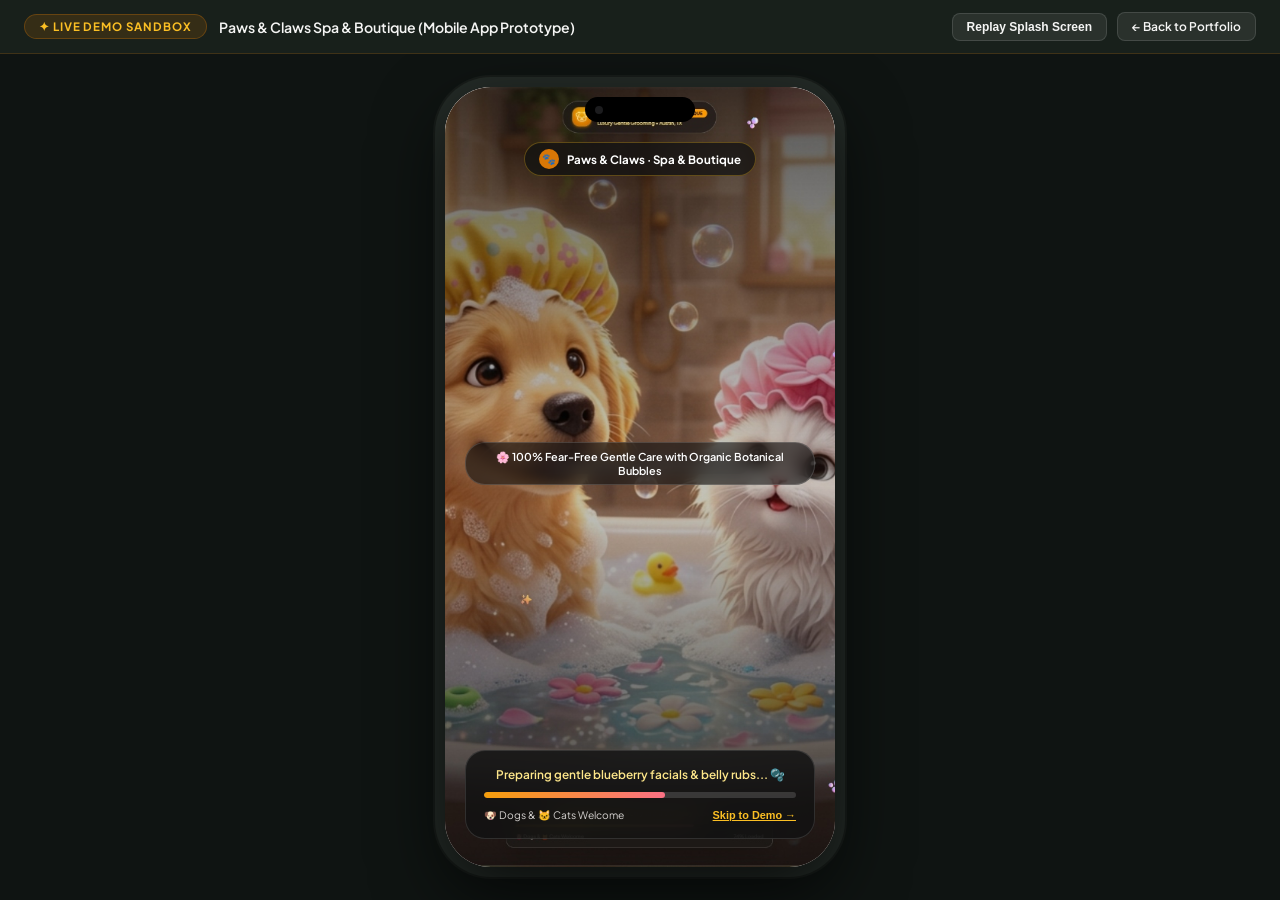
==== paws-and-claws-demo.html @ e2fef7b6 "Add Paws & Claws Spa & Boutique interactive app demo and portfolio project" ====
<!DOCTYPE html>
<html lang="en">
<head>
<meta charset="UTF-8">
<meta name="viewport" content="width=device-width,initial-scale=1">
<title>Paws & Claws Spa & Boutique — Interactive App Demo</title>
<link rel="icon" type="image/svg+xml" href="data:image/svg+xml,%3Csvg xmlns='http://www.w3.org/2000/svg' viewBox='0 0 32 32'%3E%3Crect width='32' height='32' rx='8' fill='%23d97706'/%3E%3Ctext x='16' y='22' text-anchor='middle' font-size='16'%3E🐾%3C/text%3E%3C/svg%3E">
<style>
@import url('https://fonts.googleapis.com/css2?family=Plus+Jakarta+Sans:wght@300;400;500;600;700;800&family=Playfair+Display:ital,wght@0,600;0,700;1,600&display=swap');

:root {
  --primary: #d97706;
  --primary-light: #fef3c7;
  --primary-dark: #b45309;
  --accent: #f43f5e;
  --bg-spa: #faf7f2;
  --dark-spa: #181411;
  --bubble-glow: rgba(217, 119, 6, 0.15);
  --card-bg: #ffffff;
  --text-main: #292524;
  --text-muted: #78716c;
  --font-main: 'Plus Jakarta Sans', -apple-system, sans-serif;
  --font-serif: 'Playfair Display', Georgia, serif;
}

* { margin:0; padding:0; box-sizing:border-box; }
body {
  font-family: var(--font-main);
  background: #0f1412;
  color: #f5f5f4;
  min-height: 100vh;
  display: flex;
  flex-direction: column;
  align-items: center;
  justify-content: flex-start;
  padding: 0;
  overflow-x: hidden;
}

/* ── Top Demo Sandbox Header ── */
.demo-topbar {
  width: 100%;
  background: #18201b;
  border-bottom: 1px solid rgba(217, 119, 6, 0.2);
  padding: 12px 24px;
  display: flex;
  align-items: center;
  justify-content: space-between;
  gap: 16px;
  z-index: 100;
}
.demo-pill {
  display: inline-flex;
  align-items: center;
  gap: 8px;
  background: rgba(217, 119, 6, 0.15);
  color: #fbbf24;
  border: 1px solid rgba(217, 119, 6, 0.3);
  padding: 4px 14px;
  border-radius: 20px;
  font-size: 0.72rem;
  font-weight: 700;
  letter-spacing: 0.08em;
  text-transform: uppercase;
}
.demo-info {
  display: flex;
  align-items: center;
  gap: 12px;
}
.demo-title {
  font-size: 0.88rem;
  font-weight: 600;
  color: #f5f5f4;
}
.demo-actions {
  display: flex;
  align-items: center;
  gap: 10px;
}
.demo-btn {
  background: rgba(255, 255, 255, 0.08);
  border: 1px solid rgba(255, 255, 255, 0.12);
  color: #f5f5f4;
  padding: 6px 14px;
  border-radius: 8px;
  font-size: 0.75rem;
  font-weight: 600;
  cursor: pointer;
  text-decoration: none;
  transition: all 0.2s;
}
.demo-btn:hover {
  background: rgba(255, 255, 255, 0.15);
  border-color: #fbbf24;
  color: #fbbf24;
}

/* ── Device Simulator Container ── */
.demo-stage {
  flex: 1;
  display: flex;
  align-items: center;
  justify-content: center;
  padding: 30px 16px;
  width: 100%;
}

.phone-mockup {
  width: 390px;
  height: 780px;
  background: #000000;
  border-radius: 46px;
  box-shadow: 0 25px 70px rgba(0, 0, 0, 0.7), 0 0 0 10px #242b27, 0 0 0 12px #181d1a;
  position: relative;
  overflow: hidden;
  display: flex;
  flex-direction: column;
}

/* Dynamic Island / Notch */
.phone-notch {
  position: absolute;
  top: 10px;
  left: 50%;
  transform: translateX(-50%);
  width: 110px;
  height: 25px;
  background: #000000;
  border-radius: 20px;
  z-index: 50;
  display: flex;
  align-items: center;
  justify-content: space-between;
  padding: 0 10px;
}
.camera-dot { width: 8px; height: 8px; background: #1c1c1e; border-radius: 50%; }

/* Phone Screen Area */
.screen-wrapper {
  width: 100%;
  height: 100%;
  background: var(--bg-spa);
  color: var(--text-main);
  position: relative;
  overflow-y: auto;
  overflow-x: hidden;
  scroll-behavior: smooth;
}
.screen-wrapper::-webkit-scrollbar { display: none; }

/* ── SPLASH SCREEN (Initial state) ── */
.splash-view {
  position: absolute;
  inset: 0;
  z-index: 40;
  background: #111a14 url('assets/paws-claws-splash.jpg') center/cover no-repeat;
  display: flex;
  flex-direction: column;
  justify-content: space-between;
  padding: 40px 20px 28px;
  transition: opacity 0.6s ease, transform 0.6s ease, visibility 0.6s;
}
.splash-view.hidden {
  opacity: 0;
  visibility: hidden;
  transform: scale(1.05);
  pointer-events: none;
}

.splash-top {
  display: flex;
  justify-content: center;
  padding-top: 15px;
}
.splash-pill {
  background: rgba(18, 18, 18, 0.75);
  backdrop-filter: blur(10px);
  border: 1px solid rgba(251, 191, 36, 0.3);
  padding: 6px 14px;
  border-radius: 30px;
  display: flex;
  align-items: center;
  gap: 8px;
  color: #fff;
  font-size: 0.72rem;
  font-weight: 700;
}
.splash-badge-icon {
  background: #d97706;
  width: 20px;
  height: 20px;
  border-radius: 50%;
  display: grid;
  place-items: center;
  font-size: 11px;
}

.splash-mid {
  text-align: center;
}
.splash-promise {
  display: inline-block;
  background: rgba(18, 18, 18, 0.6);
  backdrop-filter: blur(8px);
  color: #ffffff;
  padding: 7px 16px;
  border-radius: 20px;
  font-size: 0.68rem;
  font-weight: 600;
  border: 1px solid rgba(255, 255, 255, 0.15);
}

.splash-bottom {
  background: rgba(18, 18, 18, 0.85);
  backdrop-filter: blur(12px);
  border: 1px solid rgba(255, 255, 255, 0.12);
  border-radius: 20px;
  padding: 16px 18px;
  color: #fff;
}
.splash-loading-text {
  font-size: 0.74rem;
  font-weight: 600;
  color: #fde68a;
  text-align: center;
  margin-bottom: 10px;
}
.progress-bar-bg {
  width: 100%;
  height: 6px;
  background: rgba(255, 255, 255, 0.15);
  border-radius: 10px;
  overflow: hidden;
  position: relative;
}
.progress-bar-fill {
  height: 100%;
  width: 0%;
  background: linear-gradient(90deg, #f59e0b, #fb7185);
  border-radius: 10px;
  transition: width 0.1s linear;
}
.splash-footer {
  display: flex;
  justify-content: space-between;
  align-items: center;
  margin-top: 10px;
  font-size: 0.64rem;
  color: #d6d3d1;
}
.splash-skip-btn {
  background: none;
  border: none;
  color: #fbbf24;
  font-size: 0.68rem;
  font-weight: 700;
  cursor: pointer;
  text-decoration: underline;
}

/* Floating Bubbles Effect */
.bubble-particle {
  position: absolute;
  background: radial-gradient(circle at 30% 30%, rgba(255, 255, 255, 0.8), rgba(255, 255, 255, 0.2) 60%, rgba(251, 191, 36, 0.4) 100%);
  border-radius: 50%;
  pointer-events: none;
  animation: floatBubble 4s infinite ease-in-out;
}
@keyframes floatBubble {
  0% { transform: translateY(0) scale(0.8); opacity: 0; }
  50% { opacity: 0.8; }
  100% { transform: translateY(-80px) scale(1.1); opacity: 0; }
}

/* ── MAIN APP SCREEN ── */
.app-view {
  padding-bottom: 75px;
}

.app-header {
  padding: 44px 18px 16px;
  background: #ffffff;
  border-bottom: 1px solid #f0ebe4;
  position: sticky;
  top: 0;
  z-index: 30;
}
.app-header-top {
  display: flex;
  align-items: center;
  justify-content: space-between;
}
.app-brand {
  display: flex;
  align-items: center;
  gap: 10px;
}
.app-logo-badge {
  width: 36px;
  height: 36px;
  border-radius: 10px;
  background: #f59e0b;
  display: grid;
  place-items: center;
  font-size: 18px;
  color: #fff;
  box-shadow: 0 4px 12px rgba(245, 158, 11, 0.3);
}
.app-title-group h1 {
  font-family: var(--font-serif);
  font-size: 1.05rem;
  font-weight: 700;
  color: #1c1917;
  line-height: 1.1;
}
.app-title-group p {
  font-size: 0.65rem;
  font-weight: 600;
  color: #b45309;
  letter-spacing: 0.04em;
  text-transform: uppercase;
}

/* Pet Switcher Bar */
.pet-switcher {
  padding: 14px 18px;
  background: #faf6f0;
  display: flex;
  align-items: center;
  gap: 10px;
  overflow-x: auto;
}
.pet-switcher::-webkit-scrollbar { display: none; }
.pet-chip {
  display: flex;
  align-items: center;
  gap: 6px;
  padding: 6px 12px;
  border-radius: 20px;
  background: #ffffff;
  border: 1px solid #e7e0d6;
  font-size: 0.72rem;
  font-weight: 600;
  color: #44403c;
  cursor: pointer;
  white-space: nowrap;
  transition: all 0.2s;
}
.pet-chip.active {
  background: #1c1917;
  color: #fef3c7;
  border-color: #1c1917;
}

/* Status Tracker Banner */
.status-card {
  margin: 14px 18px;
  background: linear-gradient(135deg, #1c1917 0%, #292524 100%);
  border-radius: 18px;
  padding: 14px 16px;
  color: #ffffff;
  box-shadow: 0 8px 24px rgba(0, 0, 0, 0.15);
  display: flex;
  align-items: center;
  justify-content: space-between;
}
.status-left {
  display: flex;
  align-items: center;
  gap: 10px;
}
.status-pulse {
  width: 10px;
  height: 10px;
  border-radius: 50%;
  background: #10b981;
  box-shadow: 0 0 0 4px rgba(16, 185, 129, 0.3);
  animation: pulseGreen 2s infinite;
}
@keyframes pulseGreen {
  0% { box-shadow: 0 0 0 0 rgba(16, 185, 129, 0.6); }
  70% { box-shadow: 0 0 0 8px rgba(16, 185, 129, 0); }
  100% { box-shadow: 0 0 0 0 rgba(16, 185, 129, 0); }
}
.status-text h4 { font-size: 0.76rem; font-weight: 700; color: #fef3c7; }
.status-text p { font-size: 0.65rem; color: #d6d3d1; }
.status-btn {
  background: rgba(255, 255, 255, 0.15);
  color: #fff;
  border: none;
  padding: 6px 10px;
  border-radius: 8px;
  font-size: 0.64rem;
  font-weight: 700;
  cursor: pointer;
}

/* Category Quick Bar */
.cat-scroll {
  display: flex;
  gap: 10px;
  padding: 4px 18px 14px;
  overflow-x: auto;
}
.cat-scroll::-webkit-scrollbar { display: none; }
.cat-item {
  display: flex;
  flex-direction: column;
  align-items: center;
  gap: 4px;
  min-width: 68px;
  cursor: pointer;
}
.cat-icon {
  width: 48px;
  height: 48px;
  border-radius: 14px;
  background: #ffffff;
  border: 1px solid #e7e0d6;
  display: grid;
  place-items: center;
  font-size: 20px;
  transition: transform 0.2s, border-color 0.2s;
}
.cat-item:hover .cat-icon {
  transform: translateY(-2px);
  border-color: #d97706;
}
.cat-label {
  font-size: 0.62rem;
  font-weight: 600;
  color: #57534e;
  text-align: center;
}

/* Spa Packages Grid */
.section-head {
  padding: 6px 18px 10px;
  display: flex;
  align-items: center;
  justify-content: space-between;
}
.section-head h3 {
  font-family: var(--font-serif);
  font-size: 1rem;
  color: #1c1917;
}
.section-head span {
  font-size: 0.66rem;
  color: #b45309;
  font-weight: 600;
  cursor: pointer;
}

.packages-col {
  padding: 0 18px;
  display: flex;
  flex-direction: column;
  gap: 12px;
}
.service-card {
  background: #ffffff;
  border: 1px solid #ede8e0;
  border-radius: 18px;
  padding: 14px 16px;
  box-shadow: 0 4px 16px rgba(0, 0, 0, 0.03);
  display: flex;
  justify-content: space-between;
  align-items: center;
  gap: 12px;
  transition: transform 0.2s, box-shadow 0.2s;
}
.service-card:hover {
  transform: translateY(-2px);
  box-shadow: 0 8px 24px rgba(217, 119, 6, 0.1);
  border-color: #fcd34d;
}
.service-info { flex: 1; }
.service-tag {
  display: inline-block;
  padding: 2px 8px;
  border-radius: 10px;
  background: #fef3c7;
  color: #b45309;
  font-size: 0.58rem;
  font-weight: 700;
  text-transform: uppercase;
  margin-bottom: 4px;
}
.service-name {
  font-size: 0.82rem;
  font-weight: 700;
  color: #1c1917;
}
.service-desc {
  font-size: 0.66rem;
  color: #78716c;
  line-height: 1.35;
  margin-top: 2px;
}
.service-price {
  font-size: 0.95rem;
  font-weight: 800;
  color: #1c1917;
  margin-top: 4px;
}
.book-btn {
  background: #1c1917;
  color: #ffffff;
  border: none;
  padding: 8px 14px;
  border-radius: 10px;
  font-size: 0.7rem;
  font-weight: 700;
  cursor: pointer;
  transition: all 0.2s;
}
.book-btn:hover {
  background: #d97706;
}

/* ── Interactive Booking Modal ── */
.booking-modal {
  position: absolute;
  inset: 0;
  background: rgba(0, 0, 0, 0.6);
  backdrop-filter: blur(6px);
  z-index: 60;
  display: flex;
  align-items: flex-end;
  opacity: 0;
  visibility: hidden;
  transition: opacity 0.3s ease, visibility 0.3s;
}
.booking-modal.open {
  opacity: 1;
  visibility: visible;
}
.modal-sheet {
  width: 100%;
  background: #ffffff;
  border-radius: 28px 28px 0 0;
  padding: 22px 20px 24px;
  max-height: 85%;
  overflow-y: auto;
  transform: translateY(100%);
  transition: transform 0.35s cubic-bezier(0.16, 1, 0.3, 1);
}
.booking-modal.open .modal-sheet {
  transform: translateY(0);
}
.modal-header {
  display: flex;
  align-items: center;
  justify-content: space-between;
  margin-bottom: 16px;
}
.modal-title {
  font-family: var(--font-serif);
  font-size: 1.15rem;
  color: #1c1917;
}
.modal-close {
  background: #f5f5f4;
  border: none;
  width: 28px;
  height: 28px;
  border-radius: 50%;
  cursor: pointer;
  font-weight: 700;
}

/* Add-ons Checklist */
.addon-item {
  display: flex;
  align-items: center;
  justify-content: space-between;
  padding: 10px 12px;
  border: 1px solid #ede8e0;
  border-radius: 12px;
  margin-bottom: 8px;
  cursor: pointer;
}
.addon-item input { margin-right: 8px; }

.confirm-booking-btn {
  width: 100%;
  padding: 14px;
  border-radius: 14px;
  background: #d97706;
  color: #ffffff;
  border: none;
  font-weight: 800;
  font-size: 0.85rem;
  text-transform: uppercase;
  letter-spacing: 0.05em;
  margin-top: 16px;
  cursor: pointer;
}

/* Confirmation Receipt */
.receipt-card {
  text-align: center;
  padding: 20px 10px;
}
.receipt-icon {
  width: 50px;
  height: 50px;
  border-radius: 50%;
  background: #10b981;
  color: #fff;
  display: grid;
  place-items: center;
  font-size: 24px;
  margin: 0 auto 12px;
}

/* ── Bottom App Tab Bar ── */
.app-nav {
  position: absolute;
  bottom: 0;
  left: 0;
  right: 0;
  height: 60px;
  background: #ffffff;
  border-top: 1px solid #ede8e0;
  display: flex;
  align-items: center;
  justify-content: space-around;
  z-index: 35;
  padding-bottom: 8px;
}
.nav-tab {
  display: flex;
  flex-direction: column;
  align-items: center;
  gap: 2px;
  color: #a8a29e;
  font-size: 0.6rem;
  font-weight: 600;
  cursor: pointer;
}
.nav-tab.active { color: #d97706; }
.nav-tab span.icon { font-size: 17px; }

@media (max-width: 500px) {
  .phone-mockup {
    width: 100%;
    height: 90vh;
    border-radius: 0;
    box-shadow: none;
  }
}
</style>
</head>
<body>

<!-- ═══════════ TOP SANDBOX CONTROLS ═══════════ -->
<div class="demo-topbar">
  <div class="demo-info">
    <span class="demo-pill">✦ Live Demo Sandbox</span>
    <span class="demo-title">Paws & Claws Spa & Boutique (Mobile App Prototype)</span>
  </div>
  <div class="demo-actions">
    <button class="demo-btn" onclick="restartSplash()">Replay Splash Screen</button>
    <a href="index.html" class="demo-btn">← Back to Portfolio</a>
  </div>
</div>

<!-- ═══════════ DEVICE SIMULATOR ═══════════ -->
<div class="demo-stage">
  <div class="phone-mockup">
    <div class="phone-notch"><div class="camera-dot"></div></div>

    <div class="screen-wrapper" id="screenWrapper">

      <!-- ── 1. SPLASH SCREEN ── -->
      <div class="splash-view" id="splashView">
        <div class="splash-top">
          <div class="splash-pill">
            <span class="splash-badge-icon">🐾</span>
            <span>Paws & Claws · Spa & Boutique</span>
          </div>
        </div>

        <div class="splash-mid">
          <span class="splash-promise">🌸 100% Fear-Free Gentle Care with Organic Botanical Bubbles</span>
        </div>

        <div class="splash-bottom">
          <div class="splash-loading-text" id="loadingText">Preparing gentle blueberry facials & belly rubs... 🫧</div>
          <div class="progress-bar-bg">
            <div class="progress-bar-fill" id="progressFill"></div>
          </div>
          <div class="splash-footer">
            <span>🐶 Dogs & 🐱 Cats Welcome</span>
            <button class="splash-skip-btn" onclick="enterApp()">Skip to Demo →</button>
          </div>
        </div>
      </div>

      <!-- ── 2. MAIN APP VIEW ── -->
      <div class="app-view">
        <header class="app-header">
          <div class="app-header-top">
            <div class="app-brand">
              <div class="app-logo-badge">🐾</div>
              <div class="app-title-group">
                <h1>Paws & Claws</h1>
                <p>Luxury Gentle Grooming · Austin, TX</p>
              </div>
            </div>
            <div style="font-size: 19px; cursor: pointer;">🔔</div>
          </div>
        </header>

        <!-- Pet Profile Bar -->
        <div class="pet-switcher">
          <div class="pet-chip active" onclick="switchPet(this, 'Bella', 'Golden Retriever')">🐶 Bella (Golden)</div>
          <div class="pet-chip" onclick="switchPet(this, 'Milo', 'Persian Cat')">🐱 Milo (Persian)</div>
          <div class="pet-chip" onclick="alert('Demo Mode: In the full app, you can add multiple pets with vaccination and grooming notes.')">➕ Add Pet</div>
        </div>

        <!-- Live Care Status Card -->
        <div class="status-card">
          <div class="status-left">
            <div class="status-pulse"></div>
            <div class="status-text">
              <h4 id="statusPetName">Milo's Appointment Today</h4>
              <p>🫧 In Botanical Bubble Rinse (Bay 3)</p>
            </div>
          </div>
          <button class="status-btn" onclick="openLiveCam()">Live Cam 📹</button>
        </div>

        <!-- Category Scroll -->
        <div class="cat-scroll">
          <div class="cat-item" onclick="filterCategory('All')"><div class="cat-icon">✨</div><span class="cat-label">All Spa</span></div>
          <div class="cat-item" onclick="filterCategory('Bath')"><div class="cat-icon">🫧</div><span class="cat-label">Baths</span></div>
          <div class="cat-item" onclick="filterCategory('Facial')"><div class="cat-icon">🫐</div><span class="cat-label">Facials</span></div>
          <div class="cat-item" onclick="filterCategory('Haircut')"><div class="cat-icon">✂️</div><span class="cat-label">Styling</span></div>
          <div class="cat-item" onclick="filterCategory('Cat')"><div class="cat-icon">🐱</div><span class="cat-label">Cat Spa</span></div>
        </div>

        <!-- Spa Packages List -->
        <div class="section-head">
          <h3>Featured Spa Experiences</h3>
          <span>View All (12)</span>
        </div>

        <div class="packages-col">
          <div class="service-card">
            <div class="service-info">
              <span class="service-tag">Signature Spa</span>
              <div class="service-name">The Royal Botanical Bubble Bath</div>
              <div class="service-desc">Warm mineral bath with lavender chamomile bubbles, ear cleanse, and warm fluff dry.</div>
              <div class="service-price">$75.00</div>
            </div>
            <button class="book-btn" onclick="openBooking('The Royal Botanical Bubble Bath', 75)">Book</button>
          </div>

          <div class="service-card">
            <div class="service-info">
              <span class="service-tag">Popular</span>
              <div class="service-name">Blueberry Facial & Full Fluff Styling</div>
              <div class="service-desc">Tearless antioxidant facial scrub, paw pad massage balm, and precision breed coat trim.</div>
              <div class="service-price">$95.00</div>
            </div>
            <button class="book-btn" onclick="openBooking('Blueberry Facial & Full Fluff Styling', 95)">Book</button>
          </div>

          <div class="service-card">
            <div class="service-info">
              <span class="service-tag">Fear-Free</span>
              <div class="service-name">Gentle De-Shedding Herbal Treatment</div>
              <div class="service-desc">Enriched botanical conditioner, high-velocity undercoat release, and deep brushout.</div>
              <div class="service-price">$80.00</div>
            </div>
            <button class="book-btn" onclick="openBooking('Gentle De-Shedding Herbal Treatment', 80)">Book</button>
          </div>

          <div class="service-card">
            <div class="service-info">
              <span class="service-tag">Cat Suite</span>
              <div class="service-name">Purrfect Pampering & Lion Trim</div>
              <div class="service-desc">Ultra-quiet, dog-free cat sanctuary bath, sanitary trim, nail buffing, and catnip treat.</div>
              <div class="service-price">$85.00</div>
            </div>
            <button class="book-btn" onclick="openBooking('Purrfect Pampering & Lion Trim', 85)">Book</button>
          </div>
        </div>

      </div>

      <!-- ── 3. INTERACTIVE BOOKING MODAL SHEET ── -->
      <div class="booking-modal" id="bookingModal">
        <div class="modal-sheet">
          <div class="modal-header">
            <h3 class="modal-title" id="modalServiceTitle">Book Spa Package</h3>
            <button class="modal-close" onclick="closeBooking()">✕</button>
          </div>

          <div id="bookingStep1">
            <p style="font-size: 0.72rem; color: #78716c; margin-bottom: 12px;">Select optional luxury add-ons for your appointment:</p>

            <label class="addon-item">
              <div>
                <strong style="font-size: 0.78rem;">🐾 Organic Shea Paw Balm</strong>
                <p style="font-size: 0.65rem; color: #78716c;">Moisturizes cracked pads</p>
              </div>
              <span style="font-size: 0.75rem; font-weight: 700; color: #b45309;">+$10</span>
            </label>

            <label class="addon-item">
              <div>
                <strong style="font-size: 0.78rem;">🦷 Enzymatic Teeth Polish & Fresh Breath</strong>
                <p style="font-size: 0.65rem; color: #78716c;">Gentle tartar defense</p>
              </div>
              <span style="font-size: 0.75rem; font-weight: 700; color: #b45309;">+$15</span>
            </label>

            <button class="confirm-booking-btn" onclick="completeBooking()">Confirm Appointment ($<span id="modalTotal">75</span>)</button>
          </div>

          <div id="bookingStep2" style="display:none;" class="receipt-card">
            <div class="receipt-icon">✓</div>
            <h3 style="font-family: var(--font-serif); font-size: 1.15rem; color: #1c1917;">Appointment Confirmed!</h3>
            <p style="font-size: 0.72rem; color: #78716c; margin-top: 4px;">We're excited to pamper <strong id="receiptPet">Bella</strong> at Paws & Claws Austin.</p>
            <div style="background: #faf6f0; border-radius: 12px; padding: 12px; margin: 14px 0; font-size: 0.72rem; text-align: left;">
              <div><strong>Service:</strong> <span id="receiptService">The Royal Botanical Bubble Bath</span></div>
              <div style="margin-top: 4px;"><strong>Date:</strong> Tomorrow @ 10:30 AM</div>
              <div style="margin-top: 4px;"><strong>Location:</strong> Austin, TX Suite 104</div>
              <div style="margin-top: 4px; color: #b45309;"><strong>Status:</strong> Demo Booking ID #PC-8492</div>
            </div>
            <button class="book-btn" style="width: 100%; padding: 12px;" onclick="closeBooking()">Done</button>
          </div>

        </div>
      </div>

      <!-- ── BOTTOM TAB NAVIGATION ── -->
      <nav class="app-nav">
        <div class="nav-tab active"><span class="icon">🏠</span><span>Home</span></div>
        <div class="nav-tab" onclick="alert('Appointments Tab: View active grooming status and past receipts.')"><span class="icon">📅</span><span>Schedule</span></div>
        <div class="nav-tab" onclick="alert('Pets Tab: Manage pet profiles, breed info, and rabies certificates.')"><span class="icon">🐾</span><span>My Pets</span></div>
        <div class="nav-tab" onclick="alert('Shop Tab: Browse organic shampoos, bandanas, and treats.')"><span class="icon">🛍️</span><span>Boutique</span></div>
      </nav>

    </div>
  </div>
</div>

<script>
let currentSelectedPet = "Bella";
let currentBasePrice = 75;

// Animate Splash Loading Progress
function startSplashAnimation() {
  const fill = document.getElementById('progressFill');
  const splash = document.getElementById('splashView');
  let progress = 0;
  const interval = setInterval(() => {
    progress += 2;
    fill.style.width = progress + '%';
    if (progress >= 100) {
      clearInterval(interval);
      setTimeout(() => {
        splash.classList.add('hidden');
      }, 400);
    }
  }, 35);
}

function enterApp() {
  document.getElementById('splashView').classList.add('hidden');
}

function restartSplash() {
  const splash = document.getElementById('splashView');
  const fill = document.getElementById('progressFill');
  fill.style.width = '0%';
  splash.classList.remove('hidden');
  startSplashAnimation();
}

function switchPet(el, name, breed) {
  document.querySelectorAll('.pet-chip').forEach(c => c.classList.remove('active'));
  el.classList.add('active');
  currentSelectedPet = name;
  document.getElementById('statusPetName').textContent = `${name}'s Grooming Profile`;
}

function openLiveCam() {
  alert("Live Spa Cam 📹\n\nDemo Mode: In production, clients can view live video of their pet's gentle grooming session in real-time!");
}

function filterCategory(cat) {
  alert(`Category Selected: ${cat}\n\nDemo Mode: Filters the spa menu dynamically.`);
}

function openBooking(serviceName, price) {
  currentBasePrice = price;
  document.getElementById('modalServiceTitle').textContent = serviceName;
  document.getElementById('modalTotal').textContent = price;
  document.getElementById('bookingStep1').style.display = 'block';
  document.getElementById('bookingStep2').style.display = 'none';
  document.getElementById('bookingModal').classList.add('open');
}

function closeBooking() {
  document.getElementById('bookingModal').classList.remove('open');
}

function completeBooking() {
  document.getElementById('bookingStep1').style.display = 'none';
  document.getElementById('bookingStep2').style.display = 'block';
  document.getElementById('receiptPet').textContent = currentSelectedPet;
  document.getElementById('receiptService').textContent = document.getElementById('modalServiceTitle').textContent;
}

// Initial start
startSplashAnimation();
</script>
</body>
</html>
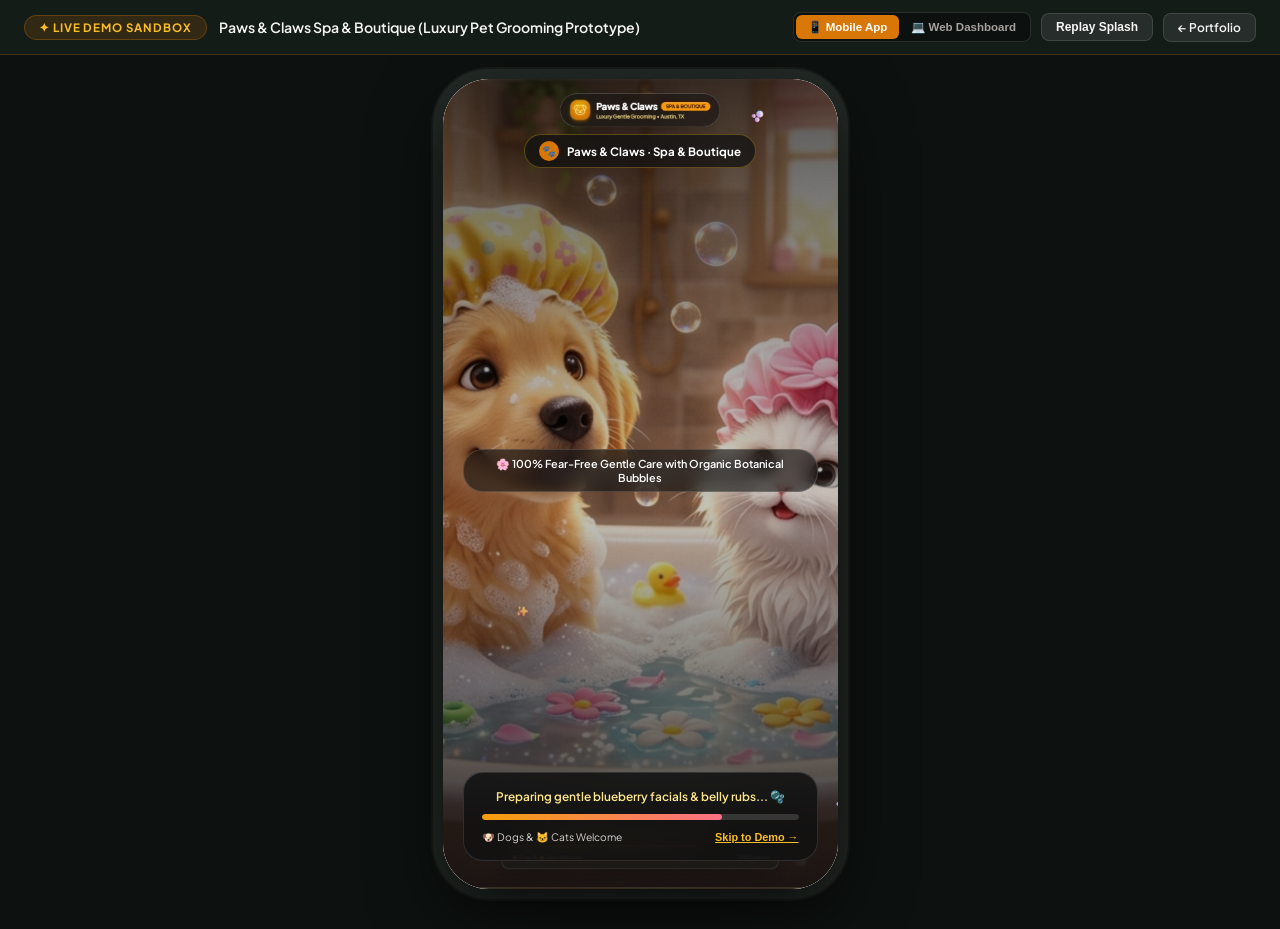
==== commit 75b16a2d: "Fix bottom nav pinning and add full interactive tabs (Schedule, Pets, Boutique, Web mode) to Paws & " ====
--- a/paws-and-claws-demo.html
+++ b/paws-and-claws-demo.html
@@ -26,7 +26,7 @@
 * { margin:0; padding:0; box-sizing:border-box; }
 body {
   font-family: var(--font-main);
-  background: #0f1412;
+  background: #0d1210;
   color: #f5f5f4;
   min-height: 100vh;
   display: flex;
@@ -40,14 +40,15 @@
 /* ── Top Demo Sandbox Header ── */
 .demo-topbar {
   width: 100%;
-  background: #18201b;
-  border-bottom: 1px solid rgba(217, 119, 6, 0.2);
+  background: #141c18;
+  border-bottom: 1px solid rgba(217, 119, 6, 0.25);
   padding: 12px 24px;
   display: flex;
   align-items: center;
   justify-content: space-between;
   gap: 16px;
   z-index: 100;
+  flex-wrap: wrap;
 }
 .demo-pill {
   display: inline-flex;
@@ -77,6 +78,28 @@
   display: flex;
   align-items: center;
   gap: 10px;
+}
+.mode-toggle {
+  display: flex;
+  background: rgba(0, 0, 0, 0.4);
+  border: 1px solid rgba(255, 255, 255, 0.12);
+  border-radius: 8px;
+  padding: 2px;
+}
+.mode-btn {
+  background: none;
+  border: none;
+  color: #a8a29e;
+  padding: 5px 12px;
+  border-radius: 6px;
+  font-size: 0.72rem;
+  font-weight: 600;
+  cursor: pointer;
+  transition: all 0.2s;
+}
+.mode-btn.active {
+  background: #d97706;
+  color: #ffffff;
 }
 .demo-btn {
   background: rgba(255, 255, 255, 0.08);
@@ -102,23 +125,32 @@
   display: flex;
   align-items: center;
   justify-content: center;
-  padding: 30px 16px;
+  padding: 24px 16px 40px;
   width: 100%;
 }
 
-.phone-mockup {
-  width: 390px;
-  height: 780px;
+.device-frame {
+  width: 395px;
+  height: 810px;
   background: #000000;
   border-radius: 46px;
-  box-shadow: 0 25px 70px rgba(0, 0, 0, 0.7), 0 0 0 10px #242b27, 0 0 0 12px #181d1a;
+  box-shadow: 0 25px 70px rgba(0, 0, 0, 0.75), 0 0 0 10px #242b27, 0 0 0 12px #181d1a;
   position: relative;
   overflow: hidden;
   display: flex;
   flex-direction: column;
-}
-
-/* Dynamic Island / Notch */
+  transition: width 0.4s ease, height 0.4s ease, border-radius 0.4s ease;
+}
+
+/* Desktop Web App Mode */
+.device-frame.web-mode {
+  width: 1050px;
+  height: 720px;
+  border-radius: 20px;
+  box-shadow: 0 30px 80px rgba(0,0,0,0.8), 0 0 0 8px #242b27;
+}
+
+/* Dynamic Island Notch (Mobile only) */
 .phone-notch {
   position: absolute;
   top: 10px;
@@ -128,32 +160,43 @@
   height: 25px;
   background: #000000;
   border-radius: 20px;
-  z-index: 50;
+  z-index: 60;
   display: flex;
   align-items: center;
   justify-content: space-between;
   padding: 0 10px;
 }
+.device-frame.web-mode .phone-notch { display: none; }
 .camera-dot { width: 8px; height: 8px; background: #1c1c1e; border-radius: 50%; }
 
-/* Phone Screen Area */
-.screen-wrapper {
+/* Screen Area Layout */
+.screen-container {
   width: 100%;
   height: 100%;
   background: var(--bg-spa);
   color: var(--text-main);
   position: relative;
+  display: flex;
+  flex-direction: column;
+  overflow: hidden;
+}
+
+/* Scrollable Content Wrapper */
+.screen-scroll-body {
+  flex: 1;
   overflow-y: auto;
   overflow-x: hidden;
+  padding-bottom: 24px;
   scroll-behavior: smooth;
 }
-.screen-wrapper::-webkit-scrollbar { display: none; }
-
-/* ── SPLASH SCREEN (Initial state) ── */
+.screen-scroll-body::-webkit-scrollbar { width: 4px; }
+.screen-scroll-body::-webkit-scrollbar-thumb { background: #d6d3d1; border-radius: 4px; }
+
+/* ── SPLASH SCREEN ── */
 .splash-view {
   position: absolute;
   inset: 0;
-  z-index: 40;
+  z-index: 80;
   background: #111a14 url('assets/paws-claws-splash.jpg') center/cover no-repeat;
   display: flex;
   flex-direction: column;
@@ -196,9 +239,7 @@
   font-size: 11px;
 }
 
-.splash-mid {
-  text-align: center;
-}
+.splash-mid { text-align: center; }
 .splash-promise {
   display: inline-block;
   background: rgba(18, 18, 18, 0.6);
@@ -212,7 +253,7 @@
 }
 
 .splash-bottom {
-  background: rgba(18, 18, 18, 0.85);
+  background: rgba(18, 18, 18, 0.88);
   backdrop-filter: blur(12px);
   border: 1px solid rgba(255, 255, 255, 0.12);
   border-radius: 20px;
@@ -232,7 +273,6 @@
   background: rgba(255, 255, 255, 0.15);
   border-radius: 10px;
   overflow: hidden;
-  position: relative;
 }
 .progress-bar-fill {
   height: 100%;
@@ -259,33 +299,16 @@
   text-decoration: underline;
 }
 
-/* Floating Bubbles Effect */
-.bubble-particle {
-  position: absolute;
-  background: radial-gradient(circle at 30% 30%, rgba(255, 255, 255, 0.8), rgba(255, 255, 255, 0.2) 60%, rgba(251, 191, 36, 0.4) 100%);
-  border-radius: 50%;
-  pointer-events: none;
-  animation: floatBubble 4s infinite ease-in-out;
-}
-@keyframes floatBubble {
-  0% { transform: translateY(0) scale(0.8); opacity: 0; }
-  50% { opacity: 0.8; }
-  100% { transform: translateY(-80px) scale(1.1); opacity: 0; }
-}
-
-/* ── MAIN APP SCREEN ── */
-.app-view {
-  padding-bottom: 75px;
-}
-
+/* ── HEADER ── */
 .app-header {
-  padding: 44px 18px 16px;
+  padding: 44px 18px 14px;
   background: #ffffff;
   border-bottom: 1px solid #f0ebe4;
   position: sticky;
   top: 0;
   z-index: 30;
 }
+.device-frame.web-mode .app-header { padding: 18px 24px; }
 .app-header-top {
   display: flex;
   align-items: center;
@@ -297,8 +320,8 @@
   gap: 10px;
 }
 .app-logo-badge {
-  width: 36px;
-  height: 36px;
+  width: 38px;
+  height: 38px;
   border-radius: 10px;
   background: #f59e0b;
   display: grid;
@@ -309,7 +332,7 @@
 }
 .app-title-group h1 {
   font-family: var(--font-serif);
-  font-size: 1.05rem;
+  font-size: 1.08rem;
   font-weight: 700;
   color: #1c1917;
   line-height: 1.1;
@@ -322,21 +345,21 @@
   text-transform: uppercase;
 }
 
-/* Pet Switcher Bar */
+/* ── PET SWITCHER ── */
 .pet-switcher {
-  padding: 14px 18px;
+  padding: 12px 18px;
   background: #faf6f0;
   display: flex;
   align-items: center;
-  gap: 10px;
+  gap: 8px;
   overflow-x: auto;
-}
-.pet-switcher::-webkit-scrollbar { display: none; }
+  border-bottom: 1px solid #ede7dc;
+}
 .pet-chip {
   display: flex;
   align-items: center;
   gap: 6px;
-  padding: 6px 12px;
+  padding: 6px 14px;
   border-radius: 20px;
   background: #ffffff;
   border: 1px solid #e7e0d6;
@@ -353,14 +376,14 @@
   border-color: #1c1917;
 }
 
-/* Status Tracker Banner */
+/* ── STATUS CARD ── */
 .status-card {
   margin: 14px 18px;
-  background: linear-gradient(135deg, #1c1917 0%, #292524 100%);
+  background: linear-gradient(135deg, #1c1917 0%, #2b2520 100%);
   border-radius: 18px;
   padding: 14px 16px;
   color: #ffffff;
-  box-shadow: 0 8px 24px rgba(0, 0, 0, 0.15);
+  box-shadow: 0 8px 24px rgba(0, 0, 0, 0.12);
   display: flex;
   align-items: center;
   justify-content: space-between;
@@ -389,21 +412,22 @@
   background: rgba(255, 255, 255, 0.15);
   color: #fff;
   border: none;
-  padding: 6px 10px;
+  padding: 6px 12px;
   border-radius: 8px;
-  font-size: 0.64rem;
+  font-size: 0.65rem;
   font-weight: 700;
   cursor: pointer;
-}
-
-/* Category Quick Bar */
+  transition: background 0.2s;
+}
+.status-btn:hover { background: #d97706; }
+
+/* ── CATEGORY BAR ── */
 .cat-scroll {
   display: flex;
   gap: 10px;
-  padding: 4px 18px 14px;
+  padding: 6px 18px 14px;
   overflow-x: auto;
 }
-.cat-scroll::-webkit-scrollbar { display: none; }
 .cat-item {
   display: flex;
   flex-direction: column;
@@ -423,9 +447,9 @@
   font-size: 20px;
   transition: transform 0.2s, border-color 0.2s;
 }
-.cat-item:hover .cat-icon {
-  transform: translateY(-2px);
+.cat-item.active .cat-icon {
   border-color: #d97706;
+  background: #fef3c7;
 }
 .cat-label {
   font-size: 0.62rem;
@@ -434,7 +458,7 @@
   text-align: center;
 }
 
-/* Spa Packages Grid */
+/* ── SERVICES LIST ── */
 .section-head {
   padding: 6px 18px 10px;
   display: flex;
@@ -458,6 +482,10 @@
   display: flex;
   flex-direction: column;
   gap: 12px;
+}
+.device-frame.web-mode .packages-col {
+  display: grid;
+  grid-template-columns: 1fr 1fr;
 }
 .service-card {
   background: #ffffff;
@@ -516,27 +544,165 @@
   cursor: pointer;
   transition: all 0.2s;
 }
-.book-btn:hover {
-  background: #d97706;
-}
-
-/* ── Interactive Booking Modal ── */
+.book-btn:hover { background: #d97706; }
+
+/* ── VIEW SWITCHING ARCHITECTURE ── */
+.app-page-view {
+  display: none;
+  animation: fadeInView 0.25s ease;
+}
+.app-page-view.active { display: block; }
+@keyframes fadeInView {
+  from { opacity: 0; transform: translateY(6px); }
+  to { opacity: 1; transform: translateY(0); }
+}
+
+/* ── SCHEDULE VIEW ── */
+.timeline-card {
+  margin: 14px 18px;
+  background: #ffffff;
+  border-radius: 18px;
+  border: 1px solid #ede8e0;
+  padding: 16px;
+  box-shadow: 0 4px 14px rgba(0,0,0,0.03);
+}
+.timeline-step {
+  display: flex;
+  gap: 12px;
+  position: relative;
+  padding-bottom: 18px;
+}
+.timeline-step:last-child { padding-bottom: 0; }
+.timeline-step::before {
+  content: '';
+  position: absolute;
+  left: 11px;
+  top: 24px;
+  bottom: 0;
+  width: 2px;
+  background: #ede8e0;
+}
+.timeline-step:last-child::before { display: none; }
+.step-dot {
+  width: 24px;
+  height: 24px;
+  border-radius: 50%;
+  background: #f5f5f4;
+  border: 2px solid #d6d3d1;
+  display: grid;
+  place-items: center;
+  font-size: 11px;
+  font-weight: 700;
+  flex-shrink: 0;
+  z-index: 2;
+}
+.timeline-step.done .step-dot {
+  background: #10b981;
+  border-color: #10b981;
+  color: #fff;
+}
+.timeline-step.active .step-dot {
+  background: #f59e0b;
+  border-color: #f59e0b;
+  color: #fff;
+  box-shadow: 0 0 0 4px rgba(245, 158, 11, 0.2);
+}
+.step-details h5 { font-size: 0.78rem; font-weight: 700; color: #1c1917; }
+.step-details p { font-size: 0.66rem; color: #78716c; margin-top: 1px; }
+
+/* ── MY PETS VIEW ── */
+.pet-card-profile {
+  margin: 14px 18px;
+  background: #ffffff;
+  border: 1px solid #ede8e0;
+  border-radius: 20px;
+  padding: 16px;
+  box-shadow: 0 4px 16px rgba(0,0,0,0.03);
+  display: flex;
+  gap: 14px;
+  align-items: center;
+}
+.pet-avatar {
+  width: 60px;
+  height: 60px;
+  border-radius: 18px;
+  background: #fef3c7;
+  display: grid;
+  place-items: center;
+  font-size: 30px;
+  border: 2px solid #fde68a;
+  flex-shrink: 0;
+}
+.pet-details-col { flex: 1; }
+.pet-name-title { font-size: 0.92rem; font-weight: 800; color: #1c1917; }
+.pet-meta { font-size: 0.68rem; color: #78716c; margin-top: 2px; }
+.pet-badges { display: flex; flex-wrap: wrap; gap: 4px; margin-top: 8px; }
+.badge-chip {
+  font-size: 0.58rem;
+  font-weight: 700;
+  padding: 2px 7px;
+  border-radius: 8px;
+  background: #f5f5f4;
+  color: #44403c;
+}
+.badge-chip.green { background: #d1fae5; color: #065f46; }
+
+/* ── BOUTIQUE VIEW ── */
+.boutique-grid {
+  padding: 0 18px;
+  display: grid;
+  grid-template-columns: 1fr 1fr;
+  gap: 12px;
+}
+.device-frame.web-mode .boutique-grid {
+  grid-template-columns: repeat(4, 1fr);
+}
+.product-card {
+  background: #ffffff;
+  border: 1px solid #ede8e0;
+  border-radius: 16px;
+  padding: 12px;
+  text-align: center;
+  display: flex;
+  flex-direction: column;
+  justify-content: space-between;
+}
+.product-img-box {
+  height: 75px;
+  background: #faf6f0;
+  border-radius: 12px;
+  display: grid;
+  place-items: center;
+  font-size: 32px;
+  margin-bottom: 8px;
+}
+.product-name { font-size: 0.72rem; font-weight: 700; color: #1c1917; }
+.product-price { font-size: 0.82rem; font-weight: 800; color: #d97706; margin: 4px 0 8px; }
+.add-bag-btn {
+  background: #1c1917;
+  color: #fff;
+  border: none;
+  padding: 6px;
+  border-radius: 8px;
+  font-size: 0.65rem;
+  font-weight: 700;
+  cursor: pointer;
+}
+
+/* ── MODALS ── */
 .booking-modal {
   position: absolute;
   inset: 0;
   background: rgba(0, 0, 0, 0.6);
   backdrop-filter: blur(6px);
-  z-index: 60;
+  z-index: 90;
   display: flex;
   align-items: flex-end;
   opacity: 0;
   visibility: hidden;
   transition: opacity 0.3s ease, visibility 0.3s;
 }
-.booking-modal.open {
-  opacity: 1;
-  visibility: visible;
-}
+.booking-modal.open { opacity: 1; visibility: visible; }
 .modal-sheet {
   width: 100%;
   background: #ffffff;
@@ -547,20 +713,14 @@
   transform: translateY(100%);
   transition: transform 0.35s cubic-bezier(0.16, 1, 0.3, 1);
 }
-.booking-modal.open .modal-sheet {
-  transform: translateY(0);
-}
+.booking-modal.open .modal-sheet { transform: translateY(0); }
 .modal-header {
   display: flex;
   align-items: center;
   justify-content: space-between;
   margin-bottom: 16px;
 }
-.modal-title {
-  font-family: var(--font-serif);
-  font-size: 1.15rem;
-  color: #1c1917;
-}
+.modal-title { font-family: var(--font-serif); font-size: 1.15rem; color: #1c1917; }
 .modal-close {
   background: #f5f5f4;
   border: none;
@@ -570,8 +730,6 @@
   cursor: pointer;
   font-weight: 700;
 }
-
-/* Add-ons Checklist */
 .addon-item {
   display: flex;
   align-items: center;
@@ -582,8 +740,6 @@
   margin-bottom: 8px;
   cursor: pointer;
 }
-.addon-item input { margin-right: 8px; }
-
 .confirm-booking-btn {
   width: 100%;
   padding: 14px;
@@ -598,12 +754,7 @@
   margin-top: 16px;
   cursor: pointer;
 }
-
-/* Confirmation Receipt */
-.receipt-card {
-  text-align: center;
-  padding: 20px 10px;
-}
+.receipt-card { text-align: center; padding: 20px 10px; }
 .receipt-icon {
   width: 50px;
   height: 50px;
@@ -616,20 +767,17 @@
   margin: 0 auto 12px;
 }
 
-/* ── Bottom App Tab Bar ── */
+/* ── PINNED BOTTOM TAB BAR (Outside Scroll Area) ── */
 .app-nav {
-  position: absolute;
-  bottom: 0;
-  left: 0;
-  right: 0;
-  height: 60px;
+  height: 62px;
   background: #ffffff;
   border-top: 1px solid #ede8e0;
   display: flex;
   align-items: center;
   justify-content: space-around;
-  z-index: 35;
-  padding-bottom: 8px;
+  z-index: 50;
+  flex-shrink: 0;
+  box-shadow: 0 -4px 16px rgba(0, 0, 0, 0.03);
 }
 .nav-tab {
   display: flex;
@@ -637,17 +785,23 @@
   align-items: center;
   gap: 2px;
   color: #a8a29e;
-  font-size: 0.6rem;
+  font-size: 0.62rem;
   font-weight: 600;
   cursor: pointer;
-}
-.nav-tab.active { color: #d97706; }
-.nav-tab span.icon { font-size: 17px; }
+  padding: 6px 14px;
+  border-radius: 12px;
+  transition: all 0.2s;
+}
+.nav-tab.active {
+  color: #d97706;
+  background: #fef3c7;
+}
+.nav-tab span.icon { font-size: 18px; }
 
 @media (max-width: 500px) {
-  .phone-mockup {
+  .device-frame {
     width: 100%;
-    height: 90vh;
+    height: 94vh;
     border-radius: 0;
     box-shadow: none;
   }
@@ -660,22 +814,28 @@
 <div class="demo-topbar">
   <div class="demo-info">
     <span class="demo-pill">✦ Live Demo Sandbox</span>
-    <span class="demo-title">Paws & Claws Spa & Boutique (Mobile App Prototype)</span>
+    <span class="demo-title">Paws & Claws Spa & Boutique (Luxury Pet Grooming Prototype)</span>
   </div>
+
   <div class="demo-actions">
-    <button class="demo-btn" onclick="restartSplash()">Replay Splash Screen</button>
-    <a href="index.html" class="demo-btn">← Back to Portfolio</a>
+    <!-- Viewport Switcher -->
+    <div class="mode-toggle">
+      <button class="mode-btn active" id="btnMobileMode" onclick="setDeviceMode('mobile')">📱 Mobile App</button>
+      <button class="mode-btn" id="btnWebMode" onclick="setDeviceMode('web')">💻 Web Dashboard</button>
+    </div>
+    <button class="demo-btn" onclick="restartSplash()">Replay Splash</button>
+    <a href="index.html" class="demo-btn">← Portfolio</a>
   </div>
 </div>
 
 <!-- ═══════════ DEVICE SIMULATOR ═══════════ -->
 <div class="demo-stage">
-  <div class="phone-mockup">
+  <div class="device-frame" id="deviceFrame">
     <div class="phone-notch"><div class="camera-dot"></div></div>
 
-    <div class="screen-wrapper" id="screenWrapper">
-
-      <!-- ── 1. SPLASH SCREEN ── -->
+    <div class="screen-container">
+
+      <!-- ── 1. SPLASH SCREEN OVERLAY ── -->
       <div class="splash-view" id="splashView">
         <div class="splash-top">
           <div class="splash-pill">
@@ -700,8 +860,10 @@
         </div>
       </div>
 
-      <!-- ── 2. MAIN APP VIEW ── -->
-      <div class="app-view">
+      <!-- ── 2. SCROLLABLE SCREEN BODY ── -->
+      <div class="screen-scroll-body" id="scrollBody">
+        
+        <!-- App Header (Sticky) -->
         <header class="app-header">
           <div class="app-header-top">
             <div class="app-brand">
@@ -711,89 +873,248 @@
                 <p>Luxury Gentle Grooming · Austin, TX</p>
               </div>
             </div>
-            <div style="font-size: 19px; cursor: pointer;">🔔</div>
+            <div style="display: flex; align-items: center; gap: 10px;">
+              <span style="font-size: 0.72rem; font-weight: 700; color: #d97706; background: #fef3c7; padding: 4px 8px; border-radius: 12px;">🛍️ <span id="cartCount">0</span></span>
+              <span style="font-size: 19px; cursor: pointer;" onclick="alert('Notifications:\n\n• Milo is currently in Bay 3 for Botanical Bubble Rinse!\n• Rabies vaccine certificate approved 🟢')">🔔</span>
+            </div>
           </div>
         </header>
 
-        <!-- Pet Profile Bar -->
-        <div class="pet-switcher">
-          <div class="pet-chip active" onclick="switchPet(this, 'Bella', 'Golden Retriever')">🐶 Bella (Golden)</div>
-          <div class="pet-chip" onclick="switchPet(this, 'Milo', 'Persian Cat')">🐱 Milo (Persian)</div>
-          <div class="pet-chip" onclick="alert('Demo Mode: In the full app, you can add multiple pets with vaccination and grooming notes.')">➕ Add Pet</div>
+        <!-- ──────────────── VIEW 1: HOME ──────────────── -->
+        <div class="app-page-view active" id="viewHome">
+          <!-- Pet Switcher -->
+          <div class="pet-switcher">
+            <div class="pet-chip active" onclick="switchPet(this, 'Bella', 'Golden Retriever')">🐶 Bella (Golden)</div>
+            <div class="pet-chip" onclick="switchPet(this, 'Milo', 'Persian Cat')">🐱 Milo (Persian)</div>
+            <div class="pet-chip" onclick="openAddPetModal()">➕ Add Pet</div>
+          </div>
+
+          <!-- Status Card -->
+          <div class="status-card">
+            <div class="status-left">
+              <div class="status-pulse"></div>
+              <div class="status-text">
+                <h4 id="statusPetName">Milo's Appointment Today</h4>
+                <p>🫧 In Botanical Bubble Rinse (Bay 3)</p>
+              </div>
+            </div>
+            <button class="status-btn" onclick="switchTab('schedule')">Track Live 📹</button>
+          </div>
+
+          <!-- Category Quick Bar -->
+          <div class="cat-scroll">
+            <div class="cat-item active" onclick="filterCategory(this, 'All')"><div class="cat-icon">✨</div><span class="cat-label">All Spa</span></div>
+            <div class="cat-item" onclick="filterCategory(this, 'Baths')"><div class="cat-icon">🫧</div><span class="cat-label">Baths</span></div>
+            <div class="cat-item" onclick="filterCategory(this, 'Facials')"><div class="cat-icon">🫐</div><span class="cat-label">Facials</span></div>
+            <div class="cat-item" onclick="filterCategory(this, 'Styling')"><div class="cat-icon">✂️</div><span class="cat-label">Styling</span></div>
+            <div class="cat-item" onclick="filterCategory(this, 'Cats')"><div class="cat-icon">🐱</div><span class="cat-label">Cat Suite</span></div>
+          </div>
+
+          <!-- Spa Packages -->
+          <div class="section-head">
+            <h3>Featured Spa Experiences</h3>
+            <span onclick="alert('Viewing full 12-package catalog.')">View All (12)</span>
+          </div>
+
+          <div class="packages-col">
+            <div class="service-card">
+              <div class="service-info">
+                <span class="service-tag">Signature Spa</span>
+                <div class="service-name">The Royal Botanical Bubble Bath</div>
+                <div class="service-desc">Warm mineral bath with lavender chamomile bubbles, ear cleanse, and warm fluff dry.</div>
+                <div class="service-price">$75.00</div>
+              </div>
+              <button class="book-btn" onclick="openBooking('The Royal Botanical Bubble Bath', 75)">Book</button>
+            </div>
+
+            <div class="service-card">
+              <div class="service-info">
+                <span class="service-tag">Popular</span>
+                <div class="service-name">Blueberry Facial & Full Fluff Styling</div>
+                <div class="service-desc">Tearless antioxidant facial scrub, paw pad massage balm, and precision breed coat trim.</div>
+                <div class="service-price">$95.00</div>
+              </div>
+              <button class="book-btn" onclick="openBooking('Blueberry Facial & Full Fluff Styling', 95)">Book</button>
+            </div>
+
+            <div class="service-card">
+              <div class="service-info">
+                <span class="service-tag">Fear-Free</span>
+                <div class="service-name">Gentle De-Shedding Herbal Treatment</div>
+                <div class="service-desc">Enriched botanical conditioner, high-velocity undercoat release, and deep brushout.</div>
+                <div class="service-price">$80.00</div>
+              </div>
+              <button class="book-btn" onclick="openBooking('Gentle De-Shedding Herbal Treatment', 80)">Book</button>
+            </div>
+
+            <div class="service-card">
+              <div class="service-info">
+                <span class="service-tag">Cat Suite</span>
+                <div class="service-name">Purrfect Pampering & Lion Trim</div>
+                <div class="service-desc">Ultra-quiet, dog-free cat sanctuary bath, sanitary trim, nail buffing, and catnip treat.</div>
+                <div class="service-price">$85.00</div>
+              </div>
+              <button class="book-btn" onclick="openBooking('Purrfect Pampering & Lion Trim', 85)">Book</button>
+            </div>
+          </div>
         </div>
 
-        <!-- Live Care Status Card -->
-        <div class="status-card">
-          <div class="status-left">
-            <div class="status-pulse"></div>
-            <div class="status-text">
-              <h4 id="statusPetName">Milo's Appointment Today</h4>
-              <p>🫧 In Botanical Bubble Rinse (Bay 3)</p>
-            </div>
-          </div>
-          <button class="status-btn" onclick="openLiveCam()">Live Cam 📹</button>
+        <!-- ──────────────── VIEW 2: SCHEDULE / APPOINTMENTS ──────────────── -->
+        <div class="app-page-view" id="viewSchedule">
+          <div class="section-head" style="margin-top: 10px;">
+            <h3>Active Grooming Timeline</h3>
+            <span style="color: #10b981;">🟢 Live In-Progress</span>
+          </div>
+
+          <div class="timeline-card">
+            <div style="display: flex; justify-content: space-between; align-items: baseline; margin-bottom: 14px;">
+              <div>
+                <strong style="font-size: 0.88rem; color: #1c1917;">🐱 Milo · Persian Cat</strong>
+                <p style="font-size: 0.66rem; color: #78716c;">Purrfect Pampering & Lion Trim</p>
+              </div>
+              <span style="font-size: 0.65rem; font-weight: 700; background: #fef3c7; color: #b45309; padding: 3px 8px; border-radius: 8px;">Bay 3 (Quiet Suite)</span>
+            </div>
+
+            <div class="timeline-step done">
+              <div class="step-dot">✓</div>
+              <div class="step-details">
+                <h5>1:30 PM — Check-in & Wellness Check</h5>
+                <p>Weight 9.2 lbs · Calming pheromone spray applied</p>
+              </div>
+            </div>
+
+            <div class="timeline-step done">
+              <div class="step-dot">✓</div>
+              <div class="step-details">
+                <h5>1:45 PM — Warm Botanical Bubble Soak</h5>
+                <p>Hypoallergenic oatmeal & chamomile rinse completed</p>
+              </div>
+            </div>
+
+            <div class="timeline-step active">
+              <div class="step-dot">🫧</div>
+              <div class="step-details">
+                <h5>2:15 PM — Blueberry Facial & Sanitary Trim (Current)</h5>
+                <p>Gentle face scrub & coat detangling underway</p>
+              </div>
+            </div>
+
+            <div class="timeline-step">
+              <div class="step-dot">4</div>
+              <div class="step-details">
+                <h5>2:45 PM — Warm Air Fluff & Bandana Fitting</h5>
+                <p>Hand drying with lavender finishing mist</p>
+              </div>
+            </div>
+
+            <div class="timeline-step">
+              <div class="step-dot">5</div>
+              <div class="step-details">
+                <h5>3:00 PM — Ready for Pickup Notification</h5>
+                <p>Digital report card will be sent to your phone</p>
+              </div>
+            </div>
+
+            <button class="book-btn" style="width: 100%; margin-top: 14px; padding: 10px;" onclick="alert('📹 Live Grooming Bay Cam:\n\nMilo is calm and enjoying his blueberry scrub with Stylist Sarah.')">View Live Cam Feed 📹</button>
+          </div>
+
+          <div class="section-head">
+            <h3>Upcoming Appointments</h3>
+          </div>
+          <div class="packages-col">
+            <div class="service-card">
+              <div class="service-info">
+                <span class="service-tag">Next Week</span>
+                <div class="service-name">🐶 Bella — Royal Botanical Bath</div>
+                <div class="service-desc">Friday, August 28 @ 10:00 AM · Stylist Marcus</div>
+                <div class="service-price">$75.00</div>
+              </div>
+              <button class="book-btn" style="background:#44403c;" onclick="alert('Appointment options: Reschedule or Add Special Notes.')">Manage</button>
+            </div>
+          </div>
         </div>
 
-        <!-- Category Scroll -->
-        <div class="cat-scroll">
-          <div class="cat-item" onclick="filterCategory('All')"><div class="cat-icon">✨</div><span class="cat-label">All Spa</span></div>
-          <div class="cat-item" onclick="filterCategory('Bath')"><div class="cat-icon">🫧</div><span class="cat-label">Baths</span></div>
-          <div class="cat-item" onclick="filterCategory('Facial')"><div class="cat-icon">🫐</div><span class="cat-label">Facials</span></div>
-          <div class="cat-item" onclick="filterCategory('Haircut')"><div class="cat-icon">✂️</div><span class="cat-label">Styling</span></div>
-          <div class="cat-item" onclick="filterCategory('Cat')"><div class="cat-icon">🐱</div><span class="cat-label">Cat Spa</span></div>
+        <!-- ──────────────── VIEW 3: MY PETS ──────────────── -->
+        <div class="app-page-view" id="viewPets">
+          <div class="section-head" style="margin-top: 10px;">
+            <h3>Registered Pet Profiles</h3>
+            <span onclick="openAddPetModal()">+ Add New Pet</span>
+          </div>
+
+          <div class="pet-card-profile">
+            <div class="pet-avatar">🐶</div>
+            <div class="pet-details-col">
+              <div class="pet-name-title">Bella</div>
+              <div class="pet-meta">Golden Retriever · 3 Yrs · 62 lbs</div>
+              <div class="pet-badges">
+                <span class="badge-chip green">✓ Rabies Verified</span>
+                <span class="badge-chip">Loves Belly Rubs</span>
+                <span class="badge-chip">Warm Fluff Dry</span>
+              </div>
+            </div>
+            <button class="book-btn" style="padding: 6px 10px; font-size: 0.65rem;" onclick="openBooking('The Royal Botanical Bubble Bath', 75)">Book</button>
+          </div>
+
+          <div class="pet-card-profile">
+            <div class="pet-avatar">🐱</div>
+            <div class="pet-details-col">
+              <div class="pet-name-title">Milo</div>
+              <div class="pet-meta">Persian Cat · 2 Yrs · 9.2 lbs</div>
+              <div class="pet-badges">
+                <span class="badge-chip green">✓ Vaccines Current</span>
+                <span class="badge-chip">Dog-Free Quiet Suite</span>
+                <span class="badge-chip">Lion Cut</span>
+              </div>
+            </div>
+            <button class="book-btn" style="padding: 6px 10px; font-size: 0.65rem;" onclick="openBooking('Purrfect Pampering & Lion Trim', 85)">Book</button>
+          </div>
+
+          <div style="padding: 10px 18px;">
+            <button class="confirm-booking-btn" style="margin: 0; background: #1c1917;" onclick="openAddPetModal()">➕ Add Another Pet Profile</button>
+          </div>
         </div>
 
-        <!-- Spa Packages List -->
-        <div class="section-head">
-          <h3>Featured Spa Experiences</h3>
-          <span>View All (12)</span>
+        <!-- ──────────────── VIEW 4: BOUTIQUE ──────────────── -->
+        <div class="app-page-view" id="viewBoutique">
+          <div class="section-head" style="margin-top: 10px;">
+            <h3>Organic Spa Boutique</h3>
+            <span>Austin Pick-up / Delivery</span>
+          </div>
+
+          <div class="boutique-grid">
+            <div class="product-card">
+              <div class="product-img-box">🧴</div>
+              <div class="product-name">Chamomile Botanical Bubble Bath</div>
+              <div class="product-price">$24.00</div>
+              <button class="add-bag-btn" onclick="addToBag('Chamomile Bubble Bath', 24)">+ Add to Bag</button>
+            </div>
+
+            <div class="product-card">
+              <div class="product-img-box">🫐</div>
+              <div class="product-name">Tearless Blueberry Facial Scrub</div>
+              <div class="product-price">$18.00</div>
+              <button class="add-bag-btn" onclick="addToBag('Blueberry Facial Scrub', 18)">+ Add to Bag</button>
+            </div>
+
+            <div class="product-card">
+              <div class="product-img-box">🐾</div>
+              <div class="product-name">Organic Lavender Paw Pad Salve</div>
+              <div class="product-price">$14.00</div>
+              <button class="add-bag-btn" onclick="addToBag('Lavender Paw Salve', 14)">+ Add to Bag</button>
+            </div>
+
+            <div class="product-card">
+              <div class="product-img-box">🎀</div>
+              <div class="product-name">Silk Austin Bandana (Floral Gold)</div>
+              <div class="product-price">$16.00</div>
+              <button class="add-bag-btn" onclick="addToBag('Austin Silk Bandana', 16)">+ Add to Bag</button>
+            </div>
+          </div>
         </div>
 
-        <div class="packages-col">
-          <div class="service-card">
-            <div class="service-info">
-              <span class="service-tag">Signature Spa</span>
-              <div class="service-name">The Royal Botanical Bubble Bath</div>
-              <div class="service-desc">Warm mineral bath with lavender chamomile bubbles, ear cleanse, and warm fluff dry.</div>
-              <div class="service-price">$75.00</div>
-            </div>
-            <button class="book-btn" onclick="openBooking('The Royal Botanical Bubble Bath', 75)">Book</button>
-          </div>
-
-          <div class="service-card">
-            <div class="service-info">
-              <span class="service-tag">Popular</span>
-              <div class="service-name">Blueberry Facial & Full Fluff Styling</div>
-              <div class="service-desc">Tearless antioxidant facial scrub, paw pad massage balm, and precision breed coat trim.</div>
-              <div class="service-price">$95.00</div>
-            </div>
-            <button class="book-btn" onclick="openBooking('Blueberry Facial & Full Fluff Styling', 95)">Book</button>
-          </div>
-
-          <div class="service-card">
-            <div class="service-info">
-              <span class="service-tag">Fear-Free</span>
-              <div class="service-name">Gentle De-Shedding Herbal Treatment</div>
-              <div class="service-desc">Enriched botanical conditioner, high-velocity undercoat release, and deep brushout.</div>
-              <div class="service-price">$80.00</div>
-            </div>
-            <button class="book-btn" onclick="openBooking('Gentle De-Shedding Herbal Treatment', 80)">Book</button>
-          </div>
-
-          <div class="service-card">
-            <div class="service-info">
-              <span class="service-tag">Cat Suite</span>
-              <div class="service-name">Purrfect Pampering & Lion Trim</div>
-              <div class="service-desc">Ultra-quiet, dog-free cat sanctuary bath, sanitary trim, nail buffing, and catnip treat.</div>
-              <div class="service-price">$85.00</div>
-            </div>
-            <button class="book-btn" onclick="openBooking('Purrfect Pampering & Lion Trim', 85)">Book</button>
-          </div>
-        </div>
-
       </div>
 
-      <!-- ── 3. INTERACTIVE BOOKING MODAL SHEET ── -->
+      <!-- ── 3. BOOKING MODAL ── -->
       <div class="booking-modal" id="bookingModal">
         <div class="modal-sheet">
           <div class="modal-header">
@@ -839,12 +1160,12 @@
         </div>
       </div>
 
-      <!-- ── BOTTOM TAB NAVIGATION ── -->
+      <!-- ── 4. PINNED BOTTOM TAB BAR ── -->
       <nav class="app-nav">
-        <div class="nav-tab active"><span class="icon">🏠</span><span>Home</span></div>
-        <div class="nav-tab" onclick="alert('Appointments Tab: View active grooming status and past receipts.')"><span class="icon">📅</span><span>Schedule</span></div>
-        <div class="nav-tab" onclick="alert('Pets Tab: Manage pet profiles, breed info, and rabies certificates.')"><span class="icon">🐾</span><span>My Pets</span></div>
-        <div class="nav-tab" onclick="alert('Shop Tab: Browse organic shampoos, bandanas, and treats.')"><span class="icon">🛍️</span><span>Boutique</span></div>
+        <div class="nav-tab active" id="tabHome" onclick="switchTab('home')"><span class="icon">🏠</span><span>Home</span></div>
+        <div class="nav-tab" id="tabSchedule" onclick="switchTab('schedule')"><span class="icon">📅</span><span>Schedule</span></div>
+        <div class="nav-tab" id="tabPets" onclick="switchTab('pets')"><span class="icon">🐾</span><span>My Pets</span></div>
+        <div class="nav-tab" id="tabBoutique" onclick="switchTab('boutique')"><span class="icon">🛍️</span><span>Boutique</span></div>
       </nav>
 
     </div>
@@ -854,8 +1175,9 @@
 <script>
 let currentSelectedPet = "Bella";
 let currentBasePrice = 75;
-
-// Animate Splash Loading Progress
+let cartItemsCount = 0;
+
+// Splash Animation
 function startSplashAnimation() {
   const fill = document.getElementById('progressFill');
   const splash = document.getElementById('splashView');
@@ -884,6 +1206,46 @@
   startSplashAnimation();
 }
 
+// Tab Switching
+function switchTab(tabName) {
+  document.querySelectorAll('.nav-tab').forEach(t => t.classList.remove('active'));
+  document.querySelectorAll('.app-page-view').forEach(v => v.classList.remove('active'));
+  
+  if (tabName === 'home') {
+    document.getElementById('tabHome').classList.add('active');
+    document.getElementById('viewHome').classList.add('active');
+  } else if (tabName === 'schedule') {
+    document.getElementById('tabSchedule').classList.add('active');
+    document.getElementById('viewSchedule').classList.add('active');
+  } else if (tabName === 'pets') {
+    document.getElementById('tabPets').classList.add('active');
+    document.getElementById('viewPets').classList.add('active');
+  } else if (tabName === 'boutique') {
+    document.getElementById('tabBoutique').classList.add('active');
+    document.getElementById('viewBoutique').classList.add('active');
+  }
+  
+  // Scroll to top of view
+  document.getElementById('scrollBody').scrollTop = 0;
+}
+
+// Device Mode Switcher (Mobile vs Web)
+function setDeviceMode(mode) {
+  const frame = document.getElementById('deviceFrame');
+  const btnMob = document.getElementById('btnMobileMode');
+  const btnWeb = document.getElementById('btnWebMode');
+
+  if (mode === 'web') {
+    frame.classList.add('web-mode');
+    btnWeb.classList.add('active');
+    btnMob.classList.remove('active');
+  } else {
+    frame.classList.remove('web-mode');
+    btnMob.classList.add('active');
+    btnWeb.classList.remove('active');
+  }
+}
+
 function switchPet(el, name, breed) {
   document.querySelectorAll('.pet-chip').forEach(c => c.classList.remove('active'));
   el.classList.add('active');
@@ -891,12 +1253,23 @@
   document.getElementById('statusPetName').textContent = `${name}'s Grooming Profile`;
 }
 
-function openLiveCam() {
-  alert("Live Spa Cam 📹\n\nDemo Mode: In production, clients can view live video of their pet's gentle grooming session in real-time!");
-}
-
-function filterCategory(cat) {
-  alert(`Category Selected: ${cat}\n\nDemo Mode: Filters the spa menu dynamically.`);
+function filterCategory(el, cat) {
+  document.querySelectorAll('.cat-item').forEach(c => c.classList.remove('active'));
+  el.classList.add('active');
+}
+
+function openAddPetModal() {
+  const petName = prompt("Enter Pet Name (e.g. Daisy, Luna, Charlie):", "Daisy");
+  if (petName) {
+    alert(`🐾 Profile Created for ${petName}!\n\nAdded to your Paws & Claws demo account with Fear-Free gentle grooming preferences.`);
+    switchTab('pets');
+  }
+}
+
+function addToBag(productName, price) {
+  cartItemsCount++;
+  document.getElementById('cartCount').textContent = cartItemsCount;
+  alert(`🛍️ Added ${productName} ($${price}.00) to your Spa Bag!`);
 }
 
 function openBooking(serviceName, price) {
@@ -919,7 +1292,6 @@
   document.getElementById('receiptService').textContent = document.getElementById('modalServiceTitle').textContent;
 }
 
-// Initial start
 startSplashAnimation();
 </script>
 </body>
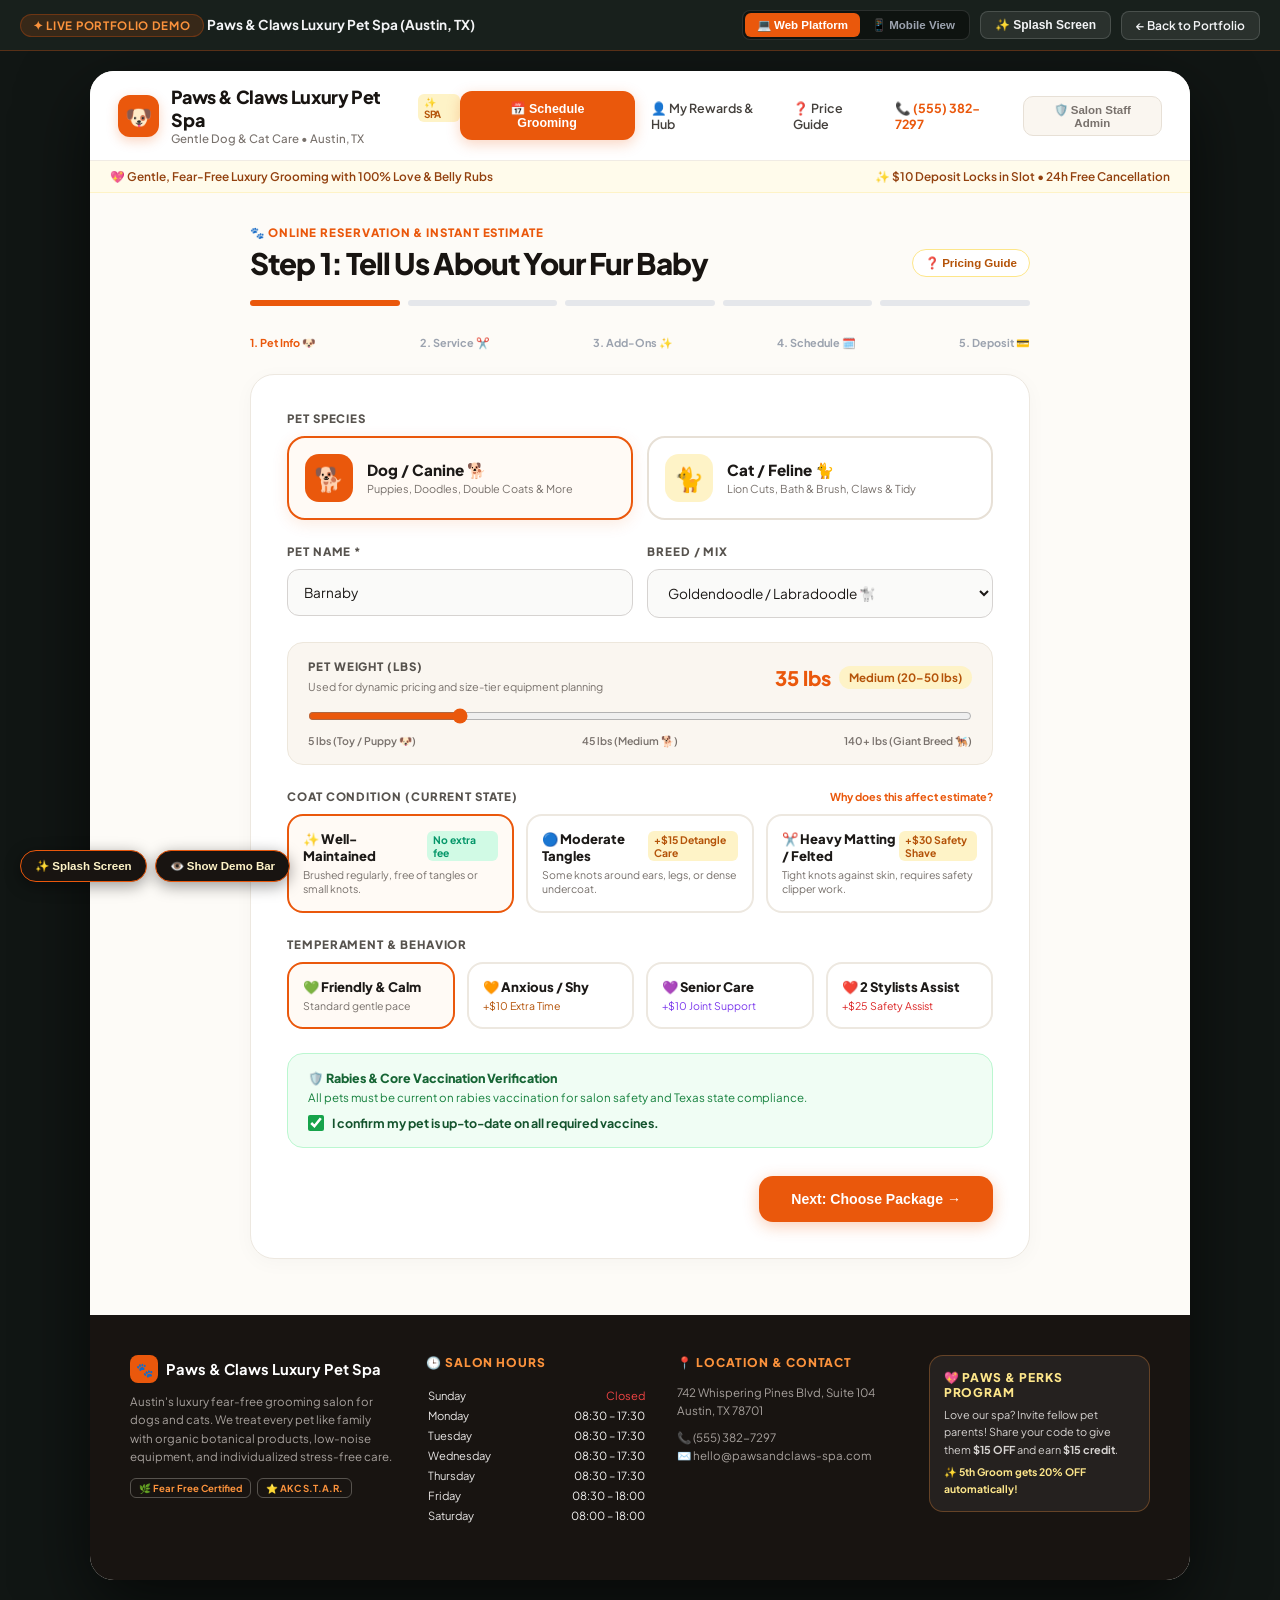
==== commit cfb48df6: "Update Paws & Claws with authentic 5-step estimation platform, responsive web & mobile screenshots, " ====
--- a/paws-and-claws-demo.html
+++ b/paws-and-claws-demo.html
@@ -3,46 +3,43 @@
 <head>
 <meta charset="UTF-8">
 <meta name="viewport" content="width=device-width,initial-scale=1">
-<title>Paws & Claws Spa & Boutique — Interactive App Demo</title>
-<link rel="icon" type="image/svg+xml" href="data:image/svg+xml,%3Csvg xmlns='http://www.w3.org/2000/svg' viewBox='0 0 32 32'%3E%3Crect width='32' height='32' rx='8' fill='%23d97706'/%3E%3Ctext x='16' y='22' text-anchor='middle' font-size='16'%3E🐾%3C/text%3E%3C/svg%3E">
+<title>Paws & Claws Luxury Pet Spa — Online Reservation & Instant Estimate</title>
+<link rel="icon" type="image/svg+xml" href="data:image/svg+xml,%3Csvg xmlns='http://www.w3.org/2000/svg' viewBox='0 0 32 32'%3E%3Ccircle cx='16' cy='16' r='16' fill='%23ea580c'/%3E%3Ctext x='16' y='21' text-anchor='middle' font-size='14'%3E🐶%3C/text%3E%3C/svg%3E">
 <style>
-@import url('https://fonts.googleapis.com/css2?family=Plus+Jakarta+Sans:wght@300;400;500;600;700;800&family=Playfair+Display:ital,wght@0,600;0,700;1,600&display=swap');
+@import url('https://fonts.googleapis.com/css2?family=Plus+Jakarta+Sans:wght@300;400;500;600;700;800&display=swap');
 
 :root {
-  --primary: #d97706;
-  --primary-light: #fef3c7;
-  --primary-dark: #b45309;
-  --accent: #f43f5e;
-  --bg-spa: #faf7f2;
-  --dark-spa: #181411;
-  --bubble-glow: rgba(217, 119, 6, 0.15);
+  --primary-orange: #ea580c;
+  --primary-hover: #c2410c;
+  --bg-page: #fdfbf7;
   --card-bg: #ffffff;
-  --text-main: #292524;
-  --text-muted: #78716c;
-  --font-main: 'Plus Jakarta Sans', -apple-system, sans-serif;
-  --font-serif: 'Playfair Display', Georgia, serif;
+  --text-dark: #181411;
+  --text-muted: #6b7280;
+  --border-light: #e5e7eb;
+  --border-gold: #fde68a;
+  --accent-gold: #f59e0b;
+  --accent-pill: #fef3c7;
+  --font: 'Plus Jakarta Sans', -apple-system, BlinkMacSystemFont, 'Segoe UI', Roboto, sans-serif;
+  --radius-lg: 24px;
+  --radius-md: 16px;
+  --radius-sm: 10px;
 }
 
 * { margin:0; padding:0; box-sizing:border-box; }
 body {
-  font-family: var(--font-main);
-  background: #0d1210;
-  color: #f5f5f4;
+  font-family: var(--font);
+  background: #111614;
+  color: var(--text-dark);
   min-height: 100vh;
   display: flex;
   flex-direction: column;
-  align-items: center;
-  justify-content: flex-start;
-  padding: 0;
-  overflow-x: hidden;
-}
-
-/* ── Top Demo Sandbox Header ── */
+}
+
+/* ── Top Sandbox Controls Bar ── */
 .demo-topbar {
-  width: 100%;
-  background: #141c18;
-  border-bottom: 1px solid rgba(217, 119, 6, 0.25);
-  padding: 12px 24px;
+  background: #18201c;
+  border-bottom: 1px solid rgba(234, 88, 12, 0.3);
+  padding: 10px 20px;
   display: flex;
   align-items: center;
   justify-content: space-between;
@@ -53,26 +50,16 @@
 .demo-pill {
   display: inline-flex;
   align-items: center;
-  gap: 8px;
-  background: rgba(217, 119, 6, 0.15);
-  color: #fbbf24;
-  border: 1px solid rgba(217, 119, 6, 0.3);
-  padding: 4px 14px;
+  gap: 6px;
+  background: rgba(234, 88, 12, 0.15);
+  color: #fb923c;
+  border: 1px solid rgba(234, 88, 12, 0.3);
+  padding: 3px 12px;
   border-radius: 20px;
   font-size: 0.72rem;
   font-weight: 700;
-  letter-spacing: 0.08em;
+  letter-spacing: 0.06em;
   text-transform: uppercase;
-}
-.demo-info {
-  display: flex;
-  align-items: center;
-  gap: 12px;
-}
-.demo-title {
-  font-size: 0.88rem;
-  font-weight: 600;
-  color: #f5f5f4;
 }
 .demo-actions {
   display: flex;
@@ -89,7 +76,7 @@
 .mode-btn {
   background: none;
   border: none;
-  color: #a8a29e;
+  color: #9ca3af;
   padding: 5px 12px;
   border-radius: 6px;
   font-size: 0.72rem;
@@ -98,13 +85,13 @@
   transition: all 0.2s;
 }
 .mode-btn.active {
-  background: #d97706;
+  background: var(--primary-orange);
   color: #ffffff;
 }
 .demo-btn {
   background: rgba(255, 255, 255, 0.08);
-  border: 1px solid rgba(255, 255, 255, 0.12);
-  color: #f5f5f4;
+  border: 1px solid rgba(255, 255, 255, 0.15);
+  color: #f3f4f6;
   padding: 6px 14px;
   border-radius: 8px;
   font-size: 0.75rem;
@@ -114,697 +101,667 @@
   transition: all 0.2s;
 }
 .demo-btn:hover {
-  background: rgba(255, 255, 255, 0.15);
-  border-color: #fbbf24;
-  color: #fbbf24;
-}
-
-/* ── Device Simulator Container ── */
-.demo-stage {
+  background: rgba(255, 255, 255, 0.18);
+  color: #fb923c;
+  border-color: #fb923c;
+}
+
+/* ── App Canvas Stage ── */
+.app-stage {
   flex: 1;
   display: flex;
-  align-items: center;
   justify-content: center;
-  padding: 24px 16px 40px;
+  padding: 20px 10px 40px;
   width: 100%;
 }
 
-.device-frame {
-  width: 395px;
-  height: 810px;
-  background: #000000;
-  border-radius: 46px;
-  box-shadow: 0 25px 70px rgba(0, 0, 0, 0.75), 0 0 0 10px #242b27, 0 0 0 12px #181d1a;
+.app-wrapper {
+  width: 100%;
+  max-width: 1100px;
+  background: var(--bg-page);
+  border-radius: var(--radius-lg);
+  box-shadow: 0 25px 70px rgba(0, 0, 0, 0.6);
+  overflow: hidden;
+  display: flex;
+  flex-direction: column;
+  position: relative;
+  transition: max-width 0.35s ease;
+}
+
+.app-wrapper.mobile-mode {
+  max-width: 420px;
+  border-radius: 36px;
+  box-shadow: 0 25px 70px rgba(0, 0, 0, 0.75), 0 0 0 10px #242b27;
+}
+
+/* ── App Header ── */
+.site-navbar {
+  background: #ffffff;
+  border-bottom: 1px solid #f0ebe4;
+  padding: 14px 28px;
+  display: flex;
+  align-items: center;
+  justify-content: space-between;
+  position: sticky;
+  top: 0;
+  z-index: 40;
+}
+.brand-group {
+  display: flex;
+  align-items: center;
+  gap: 12px;
+}
+.brand-icon {
+  width: 42px;
+  height: 42px;
+  background: #ea580c;
+  border-radius: 12px;
+  display: grid;
+  place-items: center;
+  font-size: 22px;
+  color: #fff;
+  box-shadow: 0 4px 12px rgba(234, 88, 12, 0.25);
+}
+.brand-title-text h1 {
+  font-size: 1.12rem;
+  font-weight: 800;
+  color: #181411;
+  letter-spacing: -0.02em;
+  display: flex;
+  align-items: center;
+  gap: 6px;
+}
+.spa-badge {
+  font-size: 0.62rem;
+  font-weight: 700;
+  background: #fef3c7;
+  color: #b45309;
+  padding: 2px 6px;
+  border-radius: 6px;
+  text-transform: uppercase;
+}
+.brand-subtitle {
+  font-size: 0.72rem;
+  color: #78716c;
+  font-weight: 500;
+}
+
+.nav-links {
+  display: flex;
+  align-items: center;
+  gap: 16px;
+}
+.btn-schedule-nav {
+  background: #ea580c;
+  color: #ffffff;
+  border: none;
+  padding: 10px 20px;
+  border-radius: 12px;
+  font-size: 0.78rem;
+  font-weight: 700;
+  cursor: pointer;
+  display: flex;
+  align-items: center;
+  gap: 6px;
+  box-shadow: 0 4px 14px rgba(234, 88, 12, 0.25);
+  transition: background 0.2s;
+}
+.btn-schedule-nav:hover { background: #c2410c; }
+
+.nav-link-item {
+  color: #44403c;
+  text-decoration: none;
+  font-size: 0.78rem;
+  font-weight: 600;
+  display: flex;
+  align-items: center;
+  gap: 5px;
+  cursor: pointer;
+}
+.nav-link-item:hover { color: #ea580c; }
+.btn-admin {
+  background: #faf6f0;
+  border: 1px solid #e7e0d6;
+  padding: 6px 12px;
+  border-radius: 10px;
+  font-size: 0.72rem;
+  font-weight: 700;
+  color: #78716c;
+  cursor: pointer;
+}
+
+/* Mobile Header overrides */
+.app-wrapper.mobile-mode .nav-links { display: none; }
+.mobile-menu-btn {
+  display: none;
+  background: none;
+  border: none;
+  font-size: 22px;
+  cursor: pointer;
+}
+.app-wrapper.mobile-mode .mobile-menu-btn { display: block; }
+
+/* ── Sub-header Banner ── */
+.top-notice-bar {
+  background: #fffbeb;
+  border-bottom: 1px solid #fef3c7;
+  padding: 8px 20px;
+  display: flex;
+  align-items: center;
+  justify-content: space-between;
+  font-size: 0.74rem;
+  font-weight: 600;
+  color: #92400e;
+  flex-wrap: wrap;
+  gap: 8px;
+}
+
+/* ── Multi-Step Wizard Container ── */
+.wizard-container {
+  padding: 32px clamp(16px, 4vw, 40px);
+  max-width: 860px;
+  margin: 0 auto;
+  width: 100%;
+}
+
+.step-eyebrow {
+  font-size: 0.72rem;
+  font-weight: 800;
+  text-transform: uppercase;
+  letter-spacing: 0.08em;
+  color: #ea580c;
+  margin-bottom: 4px;
+}
+.step-title-header {
+  display: flex;
+  align-items: center;
+  justify-content: space-between;
+  margin-bottom: 18px;
+  flex-wrap: wrap;
+  gap: 10px;
+}
+.step-title-header h2 {
+  font-size: clamp(1.4rem, 2.5vw, 1.85rem);
+  font-weight: 800;
+  color: #181411;
+  letter-spacing: -0.03em;
+}
+.price-guide-badge-btn {
+  background: #ffffff;
+  border: 1px solid #fde68a;
+  color: #b45309;
+  font-size: 0.72rem;
+  font-weight: 700;
+  padding: 6px 12px;
+  border-radius: 20px;
+  cursor: pointer;
+  display: inline-flex;
+  align-items: center;
+  gap: 4px;
+}
+
+/* Progress Step Indicator */
+.steps-indicator {
+  display: flex;
+  gap: 8px;
+  margin-bottom: 30px;
+}
+.step-tab-bar {
+  flex: 1;
+  height: 6px;
+  background: #e5e7eb;
+  border-radius: 4px;
   position: relative;
   overflow: hidden;
+  cursor: pointer;
+}
+.step-tab-bar.active {
+  background: #ea580c;
+}
+.step-tab-bar.completed {
+  background: #10b981;
+}
+.step-labels {
+  display: flex;
+  justify-content: space-between;
+  font-size: 0.68rem;
+  font-weight: 700;
+  color: #9ca3af;
+  margin-top: 6px;
+}
+.step-labels span.active { color: #ea580c; }
+.step-labels span.completed { color: #10b981; }
+
+/* ── Wizard Form Card ── */
+.form-card {
+  background: #ffffff;
+  border: 1px solid #ede8e0;
+  border-radius: var(--radius-lg);
+  padding: clamp(20px, 3.5vw, 36px);
+  box-shadow: 0 4px 20px rgba(0, 0, 0, 0.03);
+  margin-bottom: 24px;
+}
+
+.form-label {
+  font-size: 0.72rem;
+  font-weight: 800;
+  text-transform: uppercase;
+  letter-spacing: 0.08em;
+  color: #57534e;
+  margin-bottom: 10px;
+  display: block;
+}
+
+/* Species Cards */
+.species-grid {
+  display: grid;
+  grid-template-columns: 1fr 1fr;
+  gap: 14px;
+  margin-bottom: 24px;
+}
+.species-card {
+  background: #ffffff;
+  border: 2px solid #e7e0d6;
+  border-radius: 18px;
+  padding: 16px;
+  cursor: pointer;
+  display: flex;
+  align-items: center;
+  gap: 14px;
+  transition: all 0.2s ease;
+}
+.species-card.active {
+  border-color: #ea580c;
+  background: #fffaf5;
+  box-shadow: 0 4px 16px rgba(234, 88, 12, 0.12);
+}
+.species-icon {
+  width: 48px;
+  height: 48px;
+  background: #fef3c7;
+  border-radius: 14px;
+  display: grid;
+  place-items: center;
+  font-size: 24px;
+  flex-shrink: 0;
+}
+.species-card.active .species-icon {
+  background: #ea580c;
+  color: #fff;
+}
+.species-title {
+  font-size: 0.95rem;
+  font-weight: 800;
+  color: #1c1917;
+}
+.species-desc {
+  font-size: 0.68rem;
+  color: #78716c;
+  line-height: 1.3;
+  margin-top: 2px;
+}
+
+/* Inputs */
+.input-row {
+  display: grid;
+  grid-template-columns: 1fr 1fr;
+  gap: 14px;
+  margin-bottom: 24px;
+}
+@media (max-width: 650px) { .input-row { grid-template-columns: 1fr; } }
+
+.form-group {
   display: flex;
   flex-direction: column;
-  transition: width 0.4s ease, height 0.4s ease, border-radius 0.4s ease;
-}
-
-/* Desktop Web App Mode */
-.device-frame.web-mode {
-  width: 1050px;
-  height: 720px;
+}
+.text-input, .select-input {
+  width: 100%;
+  padding: 14px 16px;
+  border-radius: 12px;
+  border: 1px solid #d6d3d1;
+  font-family: var(--font);
+  font-size: 0.85rem;
+  color: #1c1917;
+  background: #fafaf9;
+  outline: none;
+  transition: border-color 0.2s, background 0.2s;
+}
+.text-input:focus, .select-input:focus {
+  border-color: #ea580c;
+  background: #ffffff;
+}
+
+/* Weight Slider */
+.weight-slider-box {
+  background: #faf6f0;
+  border: 1px solid #ede7dc;
+  border-radius: 16px;
+  padding: 16px 20px;
+  margin-bottom: 24px;
+}
+.weight-header {
+  display: flex;
+  justify-content: space-between;
+  align-items: center;
+  margin-bottom: 12px;
+}
+.weight-val-badge {
+  font-size: 1.25rem;
+  font-weight: 800;
+  color: #ea580c;
+}
+.weight-tier-pill {
+  font-size: 0.72rem;
+  font-weight: 700;
+  background: #fef3c7;
+  color: #b45309;
+  padding: 4px 10px;
   border-radius: 20px;
-  box-shadow: 0 30px 80px rgba(0,0,0,0.8), 0 0 0 8px #242b27;
-}
-
-/* Dynamic Island Notch (Mobile only) */
-.phone-notch {
-  position: absolute;
-  top: 10px;
-  left: 50%;
-  transform: translateX(-50%);
-  width: 110px;
-  height: 25px;
-  background: #000000;
-  border-radius: 20px;
-  z-index: 60;
-  display: flex;
-  align-items: center;
+  margin-left: 8px;
+}
+.range-slider {
+  width: 100%;
+  accent-color: #ea580c;
+  cursor: pointer;
+}
+.range-scale {
+  display: flex;
   justify-content: space-between;
-  padding: 0 10px;
-}
-.device-frame.web-mode .phone-notch { display: none; }
-.camera-dot { width: 8px; height: 8px; background: #1c1c1e; border-radius: 50%; }
-
-/* Screen Area Layout */
-.screen-container {
-  width: 100%;
-  height: 100%;
-  background: var(--bg-spa);
-  color: var(--text-main);
-  position: relative;
-  display: flex;
-  flex-direction: column;
-  overflow: hidden;
-}
-
-/* Scrollable Content Wrapper */
-.screen-scroll-body {
-  flex: 1;
-  overflow-y: auto;
-  overflow-x: hidden;
-  padding-bottom: 24px;
-  scroll-behavior: smooth;
-}
-.screen-scroll-body::-webkit-scrollbar { width: 4px; }
-.screen-scroll-body::-webkit-scrollbar-thumb { background: #d6d3d1; border-radius: 4px; }
-
-/* ── SPLASH SCREEN ── */
-.splash-view {
-  position: absolute;
-  inset: 0;
-  z-index: 80;
-  background: #111a14 url('assets/paws-claws-splash.jpg') center/cover no-repeat;
+  font-size: 0.66rem;
+  color: #78716c;
+  font-weight: 600;
+  margin-top: 6px;
+}
+
+/* Condition & Temperament Cards */
+.option-grid {
+  display: grid;
+  grid-template-columns: repeat(3, 1fr);
+  gap: 12px;
+  margin-bottom: 24px;
+}
+@media (max-width: 700px) { .option-grid { grid-template-columns: 1fr; } }
+
+.option-card {
+  background: #ffffff;
+  border: 2px solid #ede8e0;
+  border-radius: 16px;
+  padding: 14px;
+  cursor: pointer;
+  transition: all 0.2s;
   display: flex;
   flex-direction: column;
   justify-content: space-between;
-  padding: 40px 20px 28px;
-  transition: opacity 0.6s ease, transform 0.6s ease, visibility 0.6s;
-}
-.splash-view.hidden {
-  opacity: 0;
-  visibility: hidden;
-  transform: scale(1.05);
-  pointer-events: none;
-}
-
-.splash-top {
-  display: flex;
-  justify-content: center;
-  padding-top: 15px;
-}
-.splash-pill {
-  background: rgba(18, 18, 18, 0.75);
-  backdrop-filter: blur(10px);
-  border: 1px solid rgba(251, 191, 36, 0.3);
-  padding: 6px 14px;
-  border-radius: 30px;
-  display: flex;
-  align-items: center;
-  gap: 8px;
-  color: #fff;
-  font-size: 0.72rem;
-  font-weight: 700;
-}
-.splash-badge-icon {
-  background: #d97706;
-  width: 20px;
-  height: 20px;
-  border-radius: 50%;
-  display: grid;
-  place-items: center;
-  font-size: 11px;
-}
-
-.splash-mid { text-align: center; }
-.splash-promise {
-  display: inline-block;
-  background: rgba(18, 18, 18, 0.6);
-  backdrop-filter: blur(8px);
-  color: #ffffff;
-  padding: 7px 16px;
-  border-radius: 20px;
-  font-size: 0.68rem;
-  font-weight: 600;
-  border: 1px solid rgba(255, 255, 255, 0.15);
-}
-
-.splash-bottom {
-  background: rgba(18, 18, 18, 0.88);
-  backdrop-filter: blur(12px);
-  border: 1px solid rgba(255, 255, 255, 0.12);
-  border-radius: 20px;
-  padding: 16px 18px;
-  color: #fff;
-}
-.splash-loading-text {
-  font-size: 0.74rem;
-  font-weight: 600;
-  color: #fde68a;
-  text-align: center;
-  margin-bottom: 10px;
-}
-.progress-bar-bg {
-  width: 100%;
-  height: 6px;
-  background: rgba(255, 255, 255, 0.15);
-  border-radius: 10px;
-  overflow: hidden;
-}
-.progress-bar-fill {
-  height: 100%;
-  width: 0%;
-  background: linear-gradient(90deg, #f59e0b, #fb7185);
-  border-radius: 10px;
-  transition: width 0.1s linear;
-}
-.splash-footer {
+}
+.option-card.active {
+  border-color: #ea580c;
+  background: #fffaf5;
+}
+.option-card.active-blue {
+  border-color: #3b82f6;
+  background: #eff6ff;
+}
+.option-card.active-red {
+  border-color: #ef4444;
+  background: #fef2f2;
+}
+.option-head {
   display: flex;
   justify-content: space-between;
-  align-items: center;
-  margin-top: 10px;
-  font-size: 0.64rem;
-  color: #d6d3d1;
-}
-.splash-skip-btn {
-  background: none;
-  border: none;
-  color: #fbbf24;
-  font-size: 0.68rem;
-  font-weight: 700;
-  cursor: pointer;
-  text-decoration: underline;
-}
-
-/* ── HEADER ── */
-.app-header {
-  padding: 44px 18px 14px;
-  background: #ffffff;
-  border-bottom: 1px solid #f0ebe4;
-  position: sticky;
-  top: 0;
-  z-index: 30;
-}
-.device-frame.web-mode .app-header { padding: 18px 24px; }
-.app-header-top {
-  display: flex;
-  align-items: center;
-  justify-content: space-between;
-}
-.app-brand {
-  display: flex;
-  align-items: center;
-  gap: 10px;
-}
-.app-logo-badge {
-  width: 38px;
-  height: 38px;
-  border-radius: 10px;
-  background: #f59e0b;
-  display: grid;
-  place-items: center;
-  font-size: 18px;
-  color: #fff;
-  box-shadow: 0 4px 12px rgba(245, 158, 11, 0.3);
-}
-.app-title-group h1 {
-  font-family: var(--font-serif);
-  font-size: 1.08rem;
-  font-weight: 700;
-  color: #1c1917;
-  line-height: 1.1;
-}
-.app-title-group p {
-  font-size: 0.65rem;
-  font-weight: 600;
-  color: #b45309;
-  letter-spacing: 0.04em;
-  text-transform: uppercase;
-}
-
-/* ── PET SWITCHER ── */
-.pet-switcher {
-  padding: 12px 18px;
-  background: #faf6f0;
-  display: flex;
-  align-items: center;
-  gap: 8px;
-  overflow-x: auto;
-  border-bottom: 1px solid #ede7dc;
-}
-.pet-chip {
-  display: flex;
-  align-items: center;
-  gap: 6px;
-  padding: 6px 14px;
-  border-radius: 20px;
-  background: #ffffff;
-  border: 1px solid #e7e0d6;
-  font-size: 0.72rem;
-  font-weight: 600;
-  color: #44403c;
-  cursor: pointer;
-  white-space: nowrap;
-  transition: all 0.2s;
-}
-.pet-chip.active {
-  background: #1c1917;
-  color: #fef3c7;
-  border-color: #1c1917;
-}
-
-/* ── STATUS CARD ── */
-.status-card {
-  margin: 14px 18px;
-  background: linear-gradient(135deg, #1c1917 0%, #2b2520 100%);
-  border-radius: 18px;
-  padding: 14px 16px;
-  color: #ffffff;
-  box-shadow: 0 8px 24px rgba(0, 0, 0, 0.12);
-  display: flex;
-  align-items: center;
-  justify-content: space-between;
-}
-.status-left {
-  display: flex;
-  align-items: center;
-  gap: 10px;
-}
-.status-pulse {
-  width: 10px;
-  height: 10px;
-  border-radius: 50%;
-  background: #10b981;
-  box-shadow: 0 0 0 4px rgba(16, 185, 129, 0.3);
-  animation: pulseGreen 2s infinite;
-}
-@keyframes pulseGreen {
-  0% { box-shadow: 0 0 0 0 rgba(16, 185, 129, 0.6); }
-  70% { box-shadow: 0 0 0 8px rgba(16, 185, 129, 0); }
-  100% { box-shadow: 0 0 0 0 rgba(16, 185, 129, 0); }
-}
-.status-text h4 { font-size: 0.76rem; font-weight: 700; color: #fef3c7; }
-.status-text p { font-size: 0.65rem; color: #d6d3d1; }
-.status-btn {
-  background: rgba(255, 255, 255, 0.15);
-  color: #fff;
-  border: none;
-  padding: 6px 12px;
-  border-radius: 8px;
+  align-items: baseline;
+  margin-bottom: 4px;
+}
+.option-title { font-size: 0.82rem; font-weight: 800; color: #1c1917; }
+.option-fee {
   font-size: 0.65rem;
   font-weight: 700;
-  cursor: pointer;
-  transition: background 0.2s;
-}
-.status-btn:hover { background: #d97706; }
-
-/* ── CATEGORY BAR ── */
-.cat-scroll {
-  display: flex;
-  gap: 10px;
-  padding: 6px 18px 14px;
-  overflow-x: auto;
-}
-.cat-item {
-  display: flex;
-  flex-direction: column;
-  align-items: center;
-  gap: 4px;
-  min-width: 68px;
-  cursor: pointer;
-}
-.cat-icon {
-  width: 48px;
-  height: 48px;
-  border-radius: 14px;
-  background: #ffffff;
-  border: 1px solid #e7e0d6;
-  display: grid;
-  place-items: center;
-  font-size: 20px;
-  transition: transform 0.2s, border-color 0.2s;
-}
-.cat-item.active .cat-icon {
-  border-color: #d97706;
+  color: #059669;
+  background: #d1fae5;
+  padding: 2px 6px;
+  border-radius: 6px;
+}
+.option-fee.extra {
+  color: #b45309;
   background: #fef3c7;
 }
-.cat-label {
-  font-size: 0.62rem;
-  font-weight: 600;
-  color: #57534e;
-  text-align: center;
-}
-
-/* ── SERVICES LIST ── */
-.section-head {
-  padding: 6px 18px 10px;
-  display: flex;
-  align-items: center;
-  justify-content: space-between;
-}
-.section-head h3 {
-  font-family: var(--font-serif);
-  font-size: 1rem;
-  color: #1c1917;
-}
-.section-head span {
-  font-size: 0.66rem;
-  color: #b45309;
-  font-weight: 600;
-  cursor: pointer;
-}
-
-.packages-col {
-  padding: 0 18px;
-  display: flex;
-  flex-direction: column;
-  gap: 12px;
-}
-.device-frame.web-mode .packages-col {
-  display: grid;
-  grid-template-columns: 1fr 1fr;
-}
-.service-card {
-  background: #ffffff;
-  border: 1px solid #ede8e0;
-  border-radius: 18px;
-  padding: 14px 16px;
-  box-shadow: 0 4px 16px rgba(0, 0, 0, 0.03);
-  display: flex;
-  justify-content: space-between;
-  align-items: center;
-  gap: 12px;
-  transition: transform 0.2s, box-shadow 0.2s;
-}
-.service-card:hover {
-  transform: translateY(-2px);
-  box-shadow: 0 8px 24px rgba(217, 119, 6, 0.1);
-  border-color: #fcd34d;
-}
-.service-info { flex: 1; }
-.service-tag {
-  display: inline-block;
-  padding: 2px 8px;
-  border-radius: 10px;
-  background: #fef3c7;
-  color: #b45309;
-  font-size: 0.58rem;
-  font-weight: 700;
-  text-transform: uppercase;
-  margin-bottom: 4px;
-}
-.service-name {
-  font-size: 0.82rem;
-  font-weight: 700;
-  color: #1c1917;
-}
-.service-desc {
+.option-desc {
   font-size: 0.66rem;
   color: #78716c;
   line-height: 1.35;
-  margin-top: 2px;
-}
-.service-price {
+}
+
+/* Vaccine Verification Callout */
+.vaccine-box {
+  background: #f0fdf4;
+  border: 1px solid #bbf7d0;
+  border-radius: 16px;
+  padding: 16px 20px;
+  margin-bottom: 28px;
+}
+.vaccine-head {
+  font-size: 0.78rem;
+  font-weight: 800;
+  color: #166534;
+  display: flex;
+  align-items: center;
+  gap: 6px;
+  margin-bottom: 4px;
+}
+.vaccine-text {
+  font-size: 0.72rem;
+  color: #15803d;
+  margin-bottom: 10px;
+}
+.vaccine-checkbox-label {
+  display: flex;
+  align-items: center;
+  gap: 8px;
+  font-size: 0.78rem;
+  font-weight: 700;
+  color: #14532d;
+  cursor: pointer;
+}
+
+/* Wizard Navigation Buttons */
+.wizard-footer {
+  display: flex;
+  justify-content: space-between;
+  align-items: center;
+  gap: 14px;
+}
+.btn-next-step {
+  background: #ea580c;
+  color: #ffffff;
+  border: none;
+  padding: 15px 32px;
+  border-radius: 14px;
+  font-size: 0.88rem;
+  font-weight: 800;
+  cursor: pointer;
+  display: inline-flex;
+  align-items: center;
+  gap: 8px;
+  box-shadow: 0 4px 16px rgba(234, 88, 12, 0.3);
+  transition: all 0.2s;
+}
+.btn-next-step:hover {
+  background: #c2410c;
+  transform: translateY(-1px);
+}
+.btn-prev-step {
+  background: #faf6f0;
+  border: 1px solid #d6d3d1;
+  color: #44403c;
+  padding: 14px 24px;
+  border-radius: 14px;
+  font-size: 0.82rem;
+  font-weight: 700;
+  cursor: pointer;
+}
+
+/* Step Views */
+.wizard-step-view {
+  display: none;
+  animation: fadeIn 0.25s ease;
+}
+.wizard-step-view.active { display: block; }
+@keyframes fadeIn {
+  from { opacity: 0; transform: translateY(6px); }
+  to { opacity: 1; transform: translateY(0); }
+}
+
+/* Service Selection Cards (Step 2) */
+.service-select-card {
+  background: #ffffff;
+  border: 2px solid #ede8e0;
+  border-radius: 18px;
+  padding: 18px;
+  margin-bottom: 14px;
+  cursor: pointer;
+  transition: all 0.2s;
+  display: flex;
+  justify-content: space-between;
+  align-items: center;
+  gap: 14px;
+}
+.service-select-card.active {
+  border-color: #ea580c;
+  background: #fffaf5;
+}
+.service-select-info h4 {
   font-size: 0.95rem;
   font-weight: 800;
   color: #1c1917;
-  margin-top: 4px;
-}
-.book-btn {
-  background: #1c1917;
-  color: #ffffff;
-  border: none;
+}
+.service-select-info p {
+  font-size: 0.72rem;
+  color: #78716c;
+  margin-top: 2px;
+}
+.service-price-tag {
+  font-size: 1.15rem;
+  font-weight: 800;
+  color: #ea580c;
+  white-space: nowrap;
+}
+
+/* Estimate Summary Box (Step 5) */
+.estimate-summary-box {
+  background: #faf6f0;
+  border: 1px solid #ede7dc;
+  border-radius: 18px;
+  padding: 20px;
+  margin-bottom: 24px;
+}
+.summary-line {
+  display: flex;
+  justify-content: space-between;
+  padding: 8px 0;
+  font-size: 0.8rem;
+  color: #57534e;
+  border-bottom: 1px dashed #e7e0d6;
+}
+.summary-line.total {
+  border-bottom: none;
+  font-size: 1.05rem;
+  font-weight: 800;
+  color: #1c1917;
+  padding-top: 14px;
+}
+
+/* ── Dark Footer ── */
+.app-footer {
+  background: #181411;
+  color: #e7e5e4;
+  padding: 40px clamp(16px, 4vw, 40px) 24px;
+  margin-top: auto;
+}
+.footer-grid {
+  display: grid;
+  grid-template-columns: 1.2fr 1fr 1fr 1fr;
+  gap: 30px;
+  margin-bottom: 30px;
+}
+@media (max-width: 800px) { .footer-grid { grid-template-columns: 1fr 1fr; } }
+@media (max-width: 500px) { .footer-grid { grid-template-columns: 1fr; } }
+
+.footer-col h4 {
+  font-size: 0.75rem;
+  font-weight: 800;
+  text-transform: uppercase;
+  letter-spacing: 0.08em;
+  color: #fb923c;
+  margin-bottom: 14px;
+}
+.footer-col p, .footer-col li {
+  font-size: 0.72rem;
+  color: #a8a29e;
+  line-height: 1.6;
+}
+.hours-table {
+  width: 100%;
+  font-size: 0.7rem;
+}
+.hours-table td { padding: 2px 0; }
+.hours-table td:last-child { text-align: right; color: #f5f5f4; }
+.perks-card {
+  background: rgba(255, 255, 255, 0.06);
+  border: 1px solid rgba(251, 146, 60, 0.3);
+  border-radius: 14px;
+  padding: 14px;
+}
+
+/* ── Floating Demo Bar / Splash launcher ── */
+.floating-tool-bar {
+  position: fixed;
+  bottom: 18px;
+  left: 20px;
+  display: flex;
+  gap: 8px;
+  z-index: 90;
+}
+.tool-btn {
+  background: #181411;
+  color: #fef3c7;
+  border: 1px solid #ea580c;
   padding: 8px 14px;
-  border-radius: 10px;
-  font-size: 0.7rem;
+  border-radius: 20px;
+  font-size: 0.72rem;
   font-weight: 700;
   cursor: pointer;
-  transition: all 0.2s;
-}
-.book-btn:hover { background: #d97706; }
-
-/* ── VIEW SWITCHING ARCHITECTURE ── */
-.app-page-view {
-  display: none;
-  animation: fadeInView 0.25s ease;
-}
-.app-page-view.active { display: block; }
-@keyframes fadeInView {
-  from { opacity: 0; transform: translateY(6px); }
-  to { opacity: 1; transform: translateY(0); }
-}
-
-/* ── SCHEDULE VIEW ── */
-.timeline-card {
-  margin: 14px 18px;
-  background: #ffffff;
-  border-radius: 18px;
-  border: 1px solid #ede8e0;
-  padding: 16px;
-  box-shadow: 0 4px 14px rgba(0,0,0,0.03);
-}
-.timeline-step {
-  display: flex;
-  gap: 12px;
-  position: relative;
-  padding-bottom: 18px;
-}
-.timeline-step:last-child { padding-bottom: 0; }
-.timeline-step::before {
-  content: '';
-  position: absolute;
-  left: 11px;
-  top: 24px;
-  bottom: 0;
-  width: 2px;
-  background: #ede8e0;
-}
-.timeline-step:last-child::before { display: none; }
-.step-dot {
-  width: 24px;
-  height: 24px;
-  border-radius: 50%;
-  background: #f5f5f4;
-  border: 2px solid #d6d3d1;
-  display: grid;
-  place-items: center;
-  font-size: 11px;
-  font-weight: 700;
-  flex-shrink: 0;
-  z-index: 2;
-}
-.timeline-step.done .step-dot {
-  background: #10b981;
-  border-color: #10b981;
-  color: #fff;
-}
-.timeline-step.active .step-dot {
-  background: #f59e0b;
-  border-color: #f59e0b;
-  color: #fff;
-  box-shadow: 0 0 0 4px rgba(245, 158, 11, 0.2);
-}
-.step-details h5 { font-size: 0.78rem; font-weight: 700; color: #1c1917; }
-.step-details p { font-size: 0.66rem; color: #78716c; margin-top: 1px; }
-
-/* ── MY PETS VIEW ── */
-.pet-card-profile {
-  margin: 14px 18px;
-  background: #ffffff;
-  border: 1px solid #ede8e0;
-  border-radius: 20px;
-  padding: 16px;
-  box-shadow: 0 4px 16px rgba(0,0,0,0.03);
-  display: flex;
-  gap: 14px;
-  align-items: center;
-}
-.pet-avatar {
-  width: 60px;
-  height: 60px;
-  border-radius: 18px;
-  background: #fef3c7;
-  display: grid;
-  place-items: center;
-  font-size: 30px;
-  border: 2px solid #fde68a;
-  flex-shrink: 0;
-}
-.pet-details-col { flex: 1; }
-.pet-name-title { font-size: 0.92rem; font-weight: 800; color: #1c1917; }
-.pet-meta { font-size: 0.68rem; color: #78716c; margin-top: 2px; }
-.pet-badges { display: flex; flex-wrap: wrap; gap: 4px; margin-top: 8px; }
-.badge-chip {
-  font-size: 0.58rem;
-  font-weight: 700;
-  padding: 2px 7px;
-  border-radius: 8px;
-  background: #f5f5f4;
-  color: #44403c;
-}
-.badge-chip.green { background: #d1fae5; color: #065f46; }
-
-/* ── BOUTIQUE VIEW ── */
-.boutique-grid {
-  padding: 0 18px;
-  display: grid;
-  grid-template-columns: 1fr 1fr;
-  gap: 12px;
-}
-.device-frame.web-mode .boutique-grid {
-  grid-template-columns: repeat(4, 1fr);
-}
-.product-card {
-  background: #ffffff;
-  border: 1px solid #ede8e0;
-  border-radius: 16px;
-  padding: 12px;
-  text-align: center;
+  display: flex;
+  align-items: center;
+  gap: 6px;
+  box-shadow: 0 4px 16px rgba(0, 0, 0, 0.4);
+}
+.tool-btn:hover { background: #ea580c; color: #fff; }
+
+/* ── Fullscreen Splash Overlay ── */
+.splash-overlay {
+  position: fixed;
+  inset: 0;
+  z-index: 200;
+  background: #000 url('assets/paws-claws-splash.jpg') center/contain no-repeat;
+  background-color: #0b1410;
   display: flex;
   flex-direction: column;
   justify-content: space-between;
-}
-.product-img-box {
-  height: 75px;
-  background: #faf6f0;
-  border-radius: 12px;
-  display: grid;
-  place-items: center;
-  font-size: 32px;
-  margin-bottom: 8px;
-}
-.product-name { font-size: 0.72rem; font-weight: 700; color: #1c1917; }
-.product-price { font-size: 0.82rem; font-weight: 800; color: #d97706; margin: 4px 0 8px; }
-.add-bag-btn {
-  background: #1c1917;
-  color: #fff;
-  border: none;
-  padding: 6px;
-  border-radius: 8px;
-  font-size: 0.65rem;
-  font-weight: 700;
-  cursor: pointer;
-}
-
-/* ── MODALS ── */
-.booking-modal {
-  position: absolute;
-  inset: 0;
-  background: rgba(0, 0, 0, 0.6);
-  backdrop-filter: blur(6px);
-  z-index: 90;
-  display: flex;
-  align-items: flex-end;
+  padding: 30px 20px;
   opacity: 0;
   visibility: hidden;
-  transition: opacity 0.3s ease, visibility 0.3s;
-}
-.booking-modal.open { opacity: 1; visibility: visible; }
-.modal-sheet {
-  width: 100%;
-  background: #ffffff;
-  border-radius: 28px 28px 0 0;
-  padding: 22px 20px 24px;
-  max-height: 85%;
-  overflow-y: auto;
-  transform: translateY(100%);
-  transition: transform 0.35s cubic-bezier(0.16, 1, 0.3, 1);
-}
-.booking-modal.open .modal-sheet { transform: translateY(0); }
-.modal-header {
-  display: flex;
-  align-items: center;
-  justify-content: space-between;
-  margin-bottom: 16px;
-}
-.modal-title { font-family: var(--font-serif); font-size: 1.15rem; color: #1c1917; }
-.modal-close {
-  background: #f5f5f4;
-  border: none;
-  width: 28px;
-  height: 28px;
-  border-radius: 50%;
-  cursor: pointer;
+  transition: all 0.3s;
+}
+.splash-overlay.show { opacity: 1; visibility: visible; }
+.close-splash-btn {
+  align-self: flex-end;
+  background: rgba(0, 0, 0, 0.7);
+  color: #fff;
+  border: 1px solid rgba(255, 255, 255, 0.2);
+  padding: 8px 16px;
+  border-radius: 20px;
+  font-size: 0.75rem;
   font-weight: 700;
-}
-.addon-item {
-  display: flex;
-  align-items: center;
-  justify-content: space-between;
-  padding: 10px 12px;
-  border: 1px solid #ede8e0;
-  border-radius: 12px;
-  margin-bottom: 8px;
-  cursor: pointer;
-}
-.confirm-booking-btn {
-  width: 100%;
-  padding: 14px;
-  border-radius: 14px;
-  background: #d97706;
-  color: #ffffff;
-  border: none;
-  font-weight: 800;
-  font-size: 0.85rem;
-  text-transform: uppercase;
-  letter-spacing: 0.05em;
-  margin-top: 16px;
-  cursor: pointer;
-}
-.receipt-card { text-align: center; padding: 20px 10px; }
-.receipt-icon {
-  width: 50px;
-  height: 50px;
-  border-radius: 50%;
-  background: #10b981;
-  color: #fff;
-  display: grid;
-  place-items: center;
-  font-size: 24px;
-  margin: 0 auto 12px;
-}
-
-/* ── PINNED BOTTOM TAB BAR (Outside Scroll Area) ── */
-.app-nav {
-  height: 62px;
-  background: #ffffff;
-  border-top: 1px solid #ede8e0;
-  display: flex;
-  align-items: center;
-  justify-content: space-around;
-  z-index: 50;
-  flex-shrink: 0;
-  box-shadow: 0 -4px 16px rgba(0, 0, 0, 0.03);
-}
-.nav-tab {
-  display: flex;
-  flex-direction: column;
-  align-items: center;
-  gap: 2px;
-  color: #a8a29e;
-  font-size: 0.62rem;
-  font-weight: 600;
-  cursor: pointer;
-  padding: 6px 14px;
-  border-radius: 12px;
-  transition: all 0.2s;
-}
-.nav-tab.active {
-  color: #d97706;
-  background: #fef3c7;
-}
-.nav-tab span.icon { font-size: 18px; }
-
-@media (max-width: 500px) {
-  .device-frame {
-    width: 100%;
-    height: 94vh;
-    border-radius: 0;
-    box-shadow: none;
-  }
+  cursor: pointer;
 }
 </style>
 </head>
@@ -813,486 +770,613 @@
 <!-- ═══════════ TOP SANDBOX CONTROLS ═══════════ -->
 <div class="demo-topbar">
   <div class="demo-info">
-    <span class="demo-pill">✦ Live Demo Sandbox</span>
-    <span class="demo-title">Paws & Claws Spa & Boutique (Luxury Pet Grooming Prototype)</span>
+    <span class="demo-pill">✦ Live Portfolio Demo</span>
+    <span style="font-size: 0.85rem; font-weight: 700; color: #f3f4f6;">Paws & Claws Luxury Pet Spa (Austin, TX)</span>
   </div>
 
   <div class="demo-actions">
-    <!-- Viewport Switcher -->
     <div class="mode-toggle">
-      <button class="mode-btn active" id="btnMobileMode" onclick="setDeviceMode('mobile')">📱 Mobile App</button>
-      <button class="mode-btn" id="btnWebMode" onclick="setDeviceMode('web')">💻 Web Dashboard</button>
+      <button class="mode-btn active" id="btnWeb" onclick="setMode('web')">💻 Web Platform</button>
+      <button class="mode-btn" id="btnMobile" onclick="setMode('mobile')">📱 Mobile View</button>
     </div>
-    <button class="demo-btn" onclick="restartSplash()">Replay Splash</button>
-    <a href="index.html" class="demo-btn">← Portfolio</a>
+    <button class="demo-btn" onclick="openSplash()">✨ Splash Screen</button>
+    <a href="index.html" class="demo-btn">← Back to Portfolio</a>
   </div>
 </div>
 
-<!-- ═══════════ DEVICE SIMULATOR ═══════════ -->
-<div class="demo-stage">
-  <div class="device-frame" id="deviceFrame">
-    <div class="phone-notch"><div class="camera-dot"></div></div>
-
-    <div class="screen-container">
-
-      <!-- ── 1. SPLASH SCREEN OVERLAY ── -->
-      <div class="splash-view" id="splashView">
-        <div class="splash-top">
-          <div class="splash-pill">
-            <span class="splash-badge-icon">🐾</span>
-            <span>Paws & Claws · Spa & Boutique</span>
-          </div>
-        </div>
-
-        <div class="splash-mid">
-          <span class="splash-promise">🌸 100% Fear-Free Gentle Care with Organic Botanical Bubbles</span>
-        </div>
-
-        <div class="splash-bottom">
-          <div class="splash-loading-text" id="loadingText">Preparing gentle blueberry facials & belly rubs... 🫧</div>
-          <div class="progress-bar-bg">
-            <div class="progress-bar-fill" id="progressFill"></div>
-          </div>
-          <div class="splash-footer">
-            <span>🐶 Dogs & 🐱 Cats Welcome</span>
-            <button class="splash-skip-btn" onclick="enterApp()">Skip to Demo →</button>
-          </div>
+<!-- ═══════════ APP STAGE ═══════════ -->
+<div class="app-stage">
+  <div class="app-wrapper" id="appWrapper">
+
+    <!-- ── App Navbar ── -->
+    <header class="site-navbar">
+      <div class="brand-group">
+        <div class="brand-icon">🐶</div>
+        <div class="brand-title-text">
+          <h1>Paws & Claws Luxury Pet Spa <span class="spa-badge">✨ Spa</span></h1>
+          <div class="brand-subtitle">Gentle Dog & Cat Care • Austin, TX</div>
         </div>
       </div>
 
-      <!-- ── 2. SCROLLABLE SCREEN BODY ── -->
-      <div class="screen-scroll-body" id="scrollBody">
-        
-        <!-- App Header (Sticky) -->
-        <header class="app-header">
-          <div class="app-header-top">
-            <div class="app-brand">
-              <div class="app-logo-badge">🐾</div>
-              <div class="app-title-group">
-                <h1>Paws & Claws</h1>
-                <p>Luxury Gentle Grooming · Austin, TX</p>
+      <div class="nav-links">
+        <button class="btn-schedule-nav" onclick="goToStep(1)">📅 Schedule Grooming</button>
+        <span class="nav-link-item" onclick="alert('🎁 Paws & Perks Hub:\n\n• Current Points: 340 Paws\n• Reward Status: $15 credit available on 5th groom!')">👤 My Rewards & Hub</span>
+        <span class="nav-link-item" onclick="alert('📖 Price Guide:\n\n• Toy / Puppy (<20 lbs): $55+\n• Medium (20-50 lbs): $75+\n• Large (50-80 lbs): $95+\n• Giant (80+ lbs): $125+\n• Cat Suite: $85+')">❓ Price Guide</span>
+        <span class="nav-link-item" style="color:#ea580c; font-weight:700;">📞 (555) 382-7297</span>
+        <button class="btn-admin" onclick="alert('🛡️ Salon Staff Admin Portal:\n\n• 14 Grooming Bays Active\n• Daily Schedule: 28 appointments booked\n• Austin TX Location')">🛡️ Salon Staff Admin</button>
+      </div>
+
+      <button class="mobile-menu-btn" onclick="alert('Menu:\n\n• Schedule Grooming\n• My Rewards\n• Price Guide\n• Contact')">☰</button>
+    </header>
+
+    <!-- ── Subheader Banner ── -->
+    <div class="top-notice-bar">
+      <span>💖 Gentle, Fear-Free Luxury Grooming with 100% Love & Belly Rubs</span>
+      <span>✨ $10 Deposit Locks in Slot • 24h Free Cancellation</span>
+    </div>
+
+    <!-- ── Multi-step Booking Form Area ── -->
+    <div class="wizard-container">
+
+      <!-- Step 1: Pet Info -->
+      <div class="wizard-step-view active" id="step1">
+        <div class="step-eyebrow">🐾 ONLINE RESERVATION & INSTANT ESTIMATE</div>
+        <div class="step-title-header">
+          <h2>Step 1: Tell Us About Your Fur Baby</h2>
+          <button class="price-guide-badge-btn" onclick="alert('Transparent Pricing: Estimates calculate in real-time based on pet weight, coat condition, and gentle care handling.')">❓ Pricing Guide</button>
+        </div>
+
+        <div class="steps-indicator">
+          <div class="step-tab-bar active" onclick="goToStep(1)"></div>
+          <div class="step-tab-bar" onclick="goToStep(2)"></div>
+          <div class="step-tab-bar" onclick="goToStep(3)"></div>
+          <div class="step-tab-bar" onclick="goToStep(4)"></div>
+          <div class="step-tab-bar" onclick="goToStep(5)"></div>
+        </div>
+        <div class="step-labels">
+          <span class="active">1. Pet Info 🐶</span>
+          <span>2. Service ✂️</span>
+          <span>3. Add-Ons ✨</span>
+          <span>4. Schedule 🗓️</span>
+          <span>5. Deposit 💳</span>
+        </div>
+
+        <div class="form-card" style="margin-top: 24px;">
+          <!-- Species -->
+          <label class="form-label">Pet Species</label>
+          <div class="species-grid">
+            <div class="species-card active" id="speciesDog" onclick="selectSpecies('dog')">
+              <div class="species-icon">🐕</div>
+              <div>
+                <div class="species-title">Dog / Canine 🐕</div>
+                <div class="species-desc">Puppies, Doodles, Double Coats & More</div>
               </div>
             </div>
-            <div style="display: flex; align-items: center; gap: 10px;">
-              <span style="font-size: 0.72rem; font-weight: 700; color: #d97706; background: #fef3c7; padding: 4px 8px; border-radius: 12px;">🛍️ <span id="cartCount">0</span></span>
-              <span style="font-size: 19px; cursor: pointer;" onclick="alert('Notifications:\n\n• Milo is currently in Bay 3 for Botanical Bubble Rinse!\n• Rabies vaccine certificate approved 🟢')">🔔</span>
-            </div>
-          </div>
-        </header>
-
-        <!-- ──────────────── VIEW 1: HOME ──────────────── -->
-        <div class="app-page-view active" id="viewHome">
-          <!-- Pet Switcher -->
-          <div class="pet-switcher">
-            <div class="pet-chip active" onclick="switchPet(this, 'Bella', 'Golden Retriever')">🐶 Bella (Golden)</div>
-            <div class="pet-chip" onclick="switchPet(this, 'Milo', 'Persian Cat')">🐱 Milo (Persian)</div>
-            <div class="pet-chip" onclick="openAddPetModal()">➕ Add Pet</div>
-          </div>
-
-          <!-- Status Card -->
-          <div class="status-card">
-            <div class="status-left">
-              <div class="status-pulse"></div>
-              <div class="status-text">
-                <h4 id="statusPetName">Milo's Appointment Today</h4>
-                <p>🫧 In Botanical Bubble Rinse (Bay 3)</p>
+            <div class="species-card" id="speciesCat" onclick="selectSpecies('cat')">
+              <div class="species-icon">🐈</div>
+              <div>
+                <div class="species-title">Cat / Feline 🐈</div>
+                <div class="species-desc">Lion Cuts, Bath & Brush, Claws & Tidy</div>
               </div>
             </div>
-            <button class="status-btn" onclick="switchTab('schedule')">Track Live 📹</button>
-          </div>
-
-          <!-- Category Quick Bar -->
-          <div class="cat-scroll">
-            <div class="cat-item active" onclick="filterCategory(this, 'All')"><div class="cat-icon">✨</div><span class="cat-label">All Spa</span></div>
-            <div class="cat-item" onclick="filterCategory(this, 'Baths')"><div class="cat-icon">🫧</div><span class="cat-label">Baths</span></div>
-            <div class="cat-item" onclick="filterCategory(this, 'Facials')"><div class="cat-icon">🫐</div><span class="cat-label">Facials</span></div>
-            <div class="cat-item" onclick="filterCategory(this, 'Styling')"><div class="cat-icon">✂️</div><span class="cat-label">Styling</span></div>
-            <div class="cat-item" onclick="filterCategory(this, 'Cats')"><div class="cat-icon">🐱</div><span class="cat-label">Cat Suite</span></div>
-          </div>
-
-          <!-- Spa Packages -->
-          <div class="section-head">
-            <h3>Featured Spa Experiences</h3>
-            <span onclick="alert('Viewing full 12-package catalog.')">View All (12)</span>
-          </div>
-
-          <div class="packages-col">
-            <div class="service-card">
-              <div class="service-info">
-                <span class="service-tag">Signature Spa</span>
-                <div class="service-name">The Royal Botanical Bubble Bath</div>
-                <div class="service-desc">Warm mineral bath with lavender chamomile bubbles, ear cleanse, and warm fluff dry.</div>
-                <div class="service-price">$75.00</div>
+          </div>
+
+          <!-- Name & Breed -->
+          <div class="input-row">
+            <div class="form-group">
+              <label class="form-label">Pet Name *</label>
+              <input type="text" id="petNameInput" class="text-input" placeholder="e.g. Barnaby, Luna, Oliver, Peanut 🐾" value="Barnaby">
+            </div>
+            <div class="form-group">
+              <label class="form-label">Breed / Mix</label>
+              <select id="breedSelect" class="select-input">
+                <option>Goldendoodle / Labradoodle 🐩</option>
+                <option>Golden Retriever 🦮</option>
+                <option>French Bulldog 🐾</option>
+                <option>Poodle (Standard / Miniature) 🐩</option>
+                <option>German Shepherd 🐕</option>
+                <option>Persian / Longhair Cat 🐈</option>
+                <option>Domestic Shorthair Cat 🐱</option>
+                <option>Other / Mixed Breed ✨</option>
+              </select>
+            </div>
+          </div>
+
+          <!-- Weight Slider -->
+          <div class="weight-slider-box">
+            <div class="weight-header">
+              <div>
+                <span class="form-label" style="margin-bottom:0;">Pet Weight (LBS)</span>
+                <span style="font-size: 0.68rem; color: #78716c;">Used for dynamic pricing and size-tier equipment planning</span>
               </div>
-              <button class="book-btn" onclick="openBooking('The Royal Botanical Bubble Bath', 75)">Book</button>
-            </div>
-
-            <div class="service-card">
-              <div class="service-info">
-                <span class="service-tag">Popular</span>
-                <div class="service-name">Blueberry Facial & Full Fluff Styling</div>
-                <div class="service-desc">Tearless antioxidant facial scrub, paw pad massage balm, and precision breed coat trim.</div>
-                <div class="service-price">$95.00</div>
+              <div style="display: flex; align-items: center;">
+                <span class="weight-val-badge" id="weightDisplay">35 lbs</span>
+                <span class="weight-tier-pill" id="tierDisplay">Medium (20–50 lbs)</span>
               </div>
-              <button class="book-btn" onclick="openBooking('Blueberry Facial & Full Fluff Styling', 95)">Book</button>
-            </div>
-
-            <div class="service-card">
-              <div class="service-info">
-                <span class="service-tag">Fear-Free</span>
-                <div class="service-name">Gentle De-Shedding Herbal Treatment</div>
-                <div class="service-desc">Enriched botanical conditioner, high-velocity undercoat release, and deep brushout.</div>
-                <div class="service-price">$80.00</div>
+            </div>
+            <input type="range" min="5" max="140" value="35" class="range-slider" id="weightSlider" oninput="updateWeight(this.value)">
+            <div class="range-scale">
+              <span>5 lbs (Toy / Puppy 🐶)</span>
+              <span>45 lbs (Medium 🐕)</span>
+              <span>140+ lbs (Giant Breed 🐕‍🦺)</span>
+            </div>
+          </div>
+
+          <!-- Coat Condition -->
+          <div style="display: flex; justify-content: space-between; align-items: center; margin-bottom: 10px;">
+            <label class="form-label" style="margin-bottom:0;">Coat Condition (Current State)</label>
+            <span style="font-size: 0.68rem; color: #ea580c; font-weight: 700; cursor: pointer;" onclick="alert('Coat Condition Guide:\n\n• Well-Maintained: Standard bath and clip\n• Moderate Tangles: +$15 for specialized brushout and detangling spray\n• Heavy Matting: +$30 for safety shave without tugging')">Why does this affect estimate?</span>
+          </div>
+
+          <div class="option-grid">
+            <div class="option-card active" onclick="selectCoat(this, 'Well-Maintained', 0)">
+              <div class="option-head">
+                <span class="option-title">✨ Well-Maintained</span>
+                <span class="option-fee">No extra fee</span>
               </div>
-              <button class="book-btn" onclick="openBooking('Gentle De-Shedding Herbal Treatment', 80)">Book</button>
-            </div>
-
-            <div class="service-card">
-              <div class="service-info">
-                <span class="service-tag">Cat Suite</span>
-                <div class="service-name">Purrfect Pampering & Lion Trim</div>
-                <div class="service-desc">Ultra-quiet, dog-free cat sanctuary bath, sanitary trim, nail buffing, and catnip treat.</div>
-                <div class="service-price">$85.00</div>
+              <p class="option-desc">Brushed regularly, free of tangles or small knots.</p>
+            </div>
+
+            <div class="option-card" onclick="selectCoat(this, 'Moderate Tangles', 15)">
+              <div class="option-head">
+                <span class="option-title">🔵 Moderate Tangles</span>
+                <span class="option-fee extra">+$15 Detangle Care</span>
               </div>
-              <button class="book-btn" onclick="openBooking('Purrfect Pampering & Lion Trim', 85)">Book</button>
-            </div>
-          </div>
-        </div>
-
-        <!-- ──────────────── VIEW 2: SCHEDULE / APPOINTMENTS ──────────────── -->
-        <div class="app-page-view" id="viewSchedule">
-          <div class="section-head" style="margin-top: 10px;">
-            <h3>Active Grooming Timeline</h3>
-            <span style="color: #10b981;">🟢 Live In-Progress</span>
-          </div>
-
-          <div class="timeline-card">
-            <div style="display: flex; justify-content: space-between; align-items: baseline; margin-bottom: 14px;">
+              <p class="option-desc">Some knots around ears, legs, or dense undercoat.</p>
+            </div>
+
+            <div class="option-card" onclick="selectCoat(this, 'Heavy Matting', 30)">
+              <div class="option-head">
+                <span class="option-title">✂️ Heavy Matting / Felted</span>
+                <span class="option-fee extra">+$30 Safety Shave</span>
+              </div>
+              <p class="option-desc">Tight knots against skin, requires safety clipper work.</p>
+            </div>
+          </div>
+
+          <!-- Temperament & Behavior -->
+          <label class="form-label">Temperament & Behavior</label>
+          <div class="option-grid" style="grid-template-columns: repeat(4, 1fr);">
+            <div class="option-card active" onclick="selectTemperament(this, 'Friendly & Calm', 0)">
+              <span class="option-title">💚 Friendly & Calm</span>
+              <span class="option-desc" style="margin-top:4px;">Standard gentle pace</span>
+            </div>
+            <div class="option-card" onclick="selectTemperament(this, 'Anxious / Shy', 10)">
+              <span class="option-title">🧡 Anxious / Shy</span>
+              <span class="option-desc" style="color:#b45309; margin-top:4px;">+$10 Extra Time</span>
+            </div>
+            <div class="option-card" onclick="selectTemperament(this, 'Senior Care', 10)">
+              <span class="option-title">💜 Senior Care</span>
+              <span class="option-desc" style="color:#7c3aed; margin-top:4px;">+$10 Joint Support</span>
+            </div>
+            <div class="option-card" onclick="selectTemperament(this, '2 Stylists Assist', 25)">
+              <span class="option-title">❤️ 2 Stylists Assist</span>
+              <span class="option-desc" style="color:#dc2626; margin-top:4px;">+$25 Safety Assist</span>
+            </div>
+          </div>
+
+          <!-- Vaccine Verification -->
+          <div class="vaccine-box">
+            <div class="vaccine-head">🛡️ Rabies & Core Vaccination Verification</div>
+            <div class="vaccine-text">All pets must be current on rabies vaccination for salon safety and Texas state compliance.</div>
+            <label class="vaccine-checkbox-label">
+              <input type="checkbox" id="vaccineCheck" checked style="accent-color:#16a34a; width: 16px; height: 16px;">
+              <span>I confirm my pet is up-to-date on all required vaccines.</span>
+            </label>
+          </div>
+
+          <!-- Next Button -->
+          <div class="wizard-footer" style="justify-content: flex-end;">
+            <button class="btn-next-step" onclick="goToStep(2)">Next: Choose Package →</button>
+          </div>
+        </div>
+      </div>
+
+      <!-- Step 2: Choose Service -->
+      <div class="wizard-step-view" id="step2">
+        <div class="step-eyebrow">🐾 STEP 2 OF 5</div>
+        <div class="step-title-header">
+          <h2>Select Luxury Spa Package</h2>
+        </div>
+
+        <div class="steps-indicator">
+          <div class="step-tab-bar completed" onclick="goToStep(1)"></div>
+          <div class="step-tab-bar active" onclick="goToStep(2)"></div>
+          <div class="step-tab-bar" onclick="goToStep(3)"></div>
+          <div class="step-tab-bar" onclick="goToStep(4)"></div>
+          <div class="step-tab-bar" onclick="goToStep(5)"></div>
+        </div>
+
+        <div class="form-card">
+          <div class="service-select-card active" onclick="selectService(this, 'The Royal Botanical Bubble Bath', 75)">
+            <div class="service-select-info">
+              <h4>🌸 The Royal Botanical Bubble Bath</h4>
+              <p>Warm mineral bath with lavender chamomile bubbles, ear cleanse, gland check, and warm hand fluff dry.</p>
+            </div>
+            <div class="service-price-tag">$75.00</div>
+          </div>
+
+          <div class="service-select-card" onclick="selectService(this, 'Blueberry Facial & Full Fluff Styling', 95)">
+            <div class="service-select-info">
+              <h4>🫐 Blueberry Facial & Full Fluff Breed Styling</h4>
+              <p>Tearless antioxidant facial scrub, paw pad massage balm, sanitary clip, and precision breed coat trim.</p>
+            </div>
+            <div class="service-price-tag">$95.00</div>
+          </div>
+
+          <div class="service-select-card" onclick="selectService(this, 'Fear-Free Gentle De-Shedding Herbal Treatment', 85)">
+            <div class="service-select-info">
+              <h4>☁️ Fear-Free Gentle De-Shedding Herbal Treatment</h4>
+              <p>Enriched botanical conditioner, high-velocity undercoat release, and 30-minute deep brushout.</p>
+            </div>
+            <div class="service-price-tag">$85.00</div>
+          </div>
+
+          <div class="wizard-footer" style="margin-top: 24px;">
+            <button class="btn-prev-step" onclick="goToStep(1)">← Back</button>
+            <button class="btn-next-step" onclick="goToStep(3)">Next: Luxury Add-Ons →</button>
+          </div>
+        </div>
+      </div>
+
+      <!-- Step 3: Add-Ons -->
+      <div class="wizard-step-view" id="step3">
+        <div class="step-eyebrow">🐾 STEP 3 OF 5</div>
+        <div class="step-title-header">
+          <h2>Customize With Luxury Add-Ons</h2>
+        </div>
+
+        <div class="steps-indicator">
+          <div class="step-tab-bar completed" onclick="goToStep(1)"></div>
+          <div class="step-tab-bar completed" onclick="goToStep(2)"></div>
+          <div class="step-tab-bar active" onclick="goToStep(3)"></div>
+          <div class="step-tab-bar" onclick="goToStep(4)"></div>
+          <div class="step-tab-bar" onclick="goToStep(5)"></div>
+        </div>
+
+        <div class="form-card">
+          <label class="option-card" style="margin-bottom:12px; display:flex; flex-direction:row; justify-content:space-between; align-items:center;">
+            <div style="display:flex; align-items:center; gap:10px;">
+              <input type="checkbox" id="addonPaw" onchange="toggleAddon('Paw Balm', 10, this.checked)" style="accent-color:#ea580c; width:18px; height:18px;">
               <div>
-                <strong style="font-size: 0.88rem; color: #1c1917;">🐱 Milo · Persian Cat</strong>
-                <p style="font-size: 0.66rem; color: #78716c;">Purrfect Pampering & Lion Trim</p>
+                <strong>🐾 Organic Shea Butter Paw Pad Salve</strong>
+                <p style="font-size:0.68rem; color:#78716c;">Moisturizes cracked pads and protects from hot Austin sidewalks</p>
               </div>
-              <span style="font-size: 0.65rem; font-weight: 700; background: #fef3c7; color: #b45309; padding: 3px 8px; border-radius: 8px;">Bay 3 (Quiet Suite)</span>
-            </div>
-
-            <div class="timeline-step done">
-              <div class="step-dot">✓</div>
-              <div class="step-details">
-                <h5>1:30 PM — Check-in & Wellness Check</h5>
-                <p>Weight 9.2 lbs · Calming pheromone spray applied</p>
+            </div>
+            <span style="font-weight:800; color:#ea580c;">+$10</span>
+          </label>
+
+          <label class="option-card" style="margin-bottom:12px; display:flex; flex-direction:row; justify-content:space-between; align-items:center;">
+            <div style="display:flex; align-items:center; gap:10px;">
+              <input type="checkbox" id="addonTeeth" onchange="toggleAddon('Teeth Polish', 15, this.checked)" style="accent-color:#ea580c; width:18px; height:18px;">
+              <div>
+                <strong>🦷 Enzymatic Teeth Polishing & Fresh Breath</strong>
+                <p style="font-size:0.68rem; color:#78716c;">Gentle plaque and tartar defense with organic peppermint gel</p>
               </div>
             </div>
-
-            <div class="timeline-step done">
-              <div class="step-dot">✓</div>
-              <div class="step-details">
-                <h5>1:45 PM — Warm Botanical Bubble Soak</h5>
-                <p>Hypoallergenic oatmeal & chamomile rinse completed</p>
+            <span style="font-weight:800; color:#ea580c;">+$15</span>
+          </label>
+
+          <label class="option-card" style="margin-bottom:12px; display:flex; flex-direction:row; justify-content:space-between; align-items:center;">
+            <div style="display:flex; align-items:center; gap:10px;">
+              <input type="checkbox" id="addonFlea" onchange="toggleAddon('Herbal Flea', 15, this.checked)" style="accent-color:#ea580c; width:18px; height:18px;">
+              <div>
+                <strong>🌿 Cedarwood & Lemongrass Flea Defense Rinse</strong>
+                <p style="font-size:0.68rem; color:#78716c;">100% all-natural botanical pesticide-free protection</p>
               </div>
             </div>
-
-            <div class="timeline-step active">
-              <div class="step-dot">🫧</div>
-              <div class="step-details">
-                <h5>2:15 PM — Blueberry Facial & Sanitary Trim (Current)</h5>
-                <p>Gentle face scrub & coat detangling underway</p>
-              </div>
-            </div>
-
-            <div class="timeline-step">
-              <div class="step-dot">4</div>
-              <div class="step-details">
-                <h5>2:45 PM — Warm Air Fluff & Bandana Fitting</h5>
-                <p>Hand drying with lavender finishing mist</p>
-              </div>
-            </div>
-
-            <div class="timeline-step">
-              <div class="step-dot">5</div>
-              <div class="step-details">
-                <h5>3:00 PM — Ready for Pickup Notification</h5>
-                <p>Digital report card will be sent to your phone</p>
-              </div>
-            </div>
-
-            <button class="book-btn" style="width: 100%; margin-top: 14px; padding: 10px;" onclick="alert('📹 Live Grooming Bay Cam:\n\nMilo is calm and enjoying his blueberry scrub with Stylist Sarah.')">View Live Cam Feed 📹</button>
-          </div>
-
-          <div class="section-head">
-            <h3>Upcoming Appointments</h3>
-          </div>
-          <div class="packages-col">
-            <div class="service-card">
-              <div class="service-info">
-                <span class="service-tag">Next Week</span>
-                <div class="service-name">🐶 Bella — Royal Botanical Bath</div>
-                <div class="service-desc">Friday, August 28 @ 10:00 AM · Stylist Marcus</div>
-                <div class="service-price">$75.00</div>
-              </div>
-              <button class="book-btn" style="background:#44403c;" onclick="alert('Appointment options: Reschedule or Add Special Notes.')">Manage</button>
-            </div>
-          </div>
-        </div>
-
-        <!-- ──────────────── VIEW 3: MY PETS ──────────────── -->
-        <div class="app-page-view" id="viewPets">
-          <div class="section-head" style="margin-top: 10px;">
-            <h3>Registered Pet Profiles</h3>
-            <span onclick="openAddPetModal()">+ Add New Pet</span>
-          </div>
-
-          <div class="pet-card-profile">
-            <div class="pet-avatar">🐶</div>
-            <div class="pet-details-col">
-              <div class="pet-name-title">Bella</div>
-              <div class="pet-meta">Golden Retriever · 3 Yrs · 62 lbs</div>
-              <div class="pet-badges">
-                <span class="badge-chip green">✓ Rabies Verified</span>
-                <span class="badge-chip">Loves Belly Rubs</span>
-                <span class="badge-chip">Warm Fluff Dry</span>
-              </div>
-            </div>
-            <button class="book-btn" style="padding: 6px 10px; font-size: 0.65rem;" onclick="openBooking('The Royal Botanical Bubble Bath', 75)">Book</button>
-          </div>
-
-          <div class="pet-card-profile">
-            <div class="pet-avatar">🐱</div>
-            <div class="pet-details-col">
-              <div class="pet-name-title">Milo</div>
-              <div class="pet-meta">Persian Cat · 2 Yrs · 9.2 lbs</div>
-              <div class="pet-badges">
-                <span class="badge-chip green">✓ Vaccines Current</span>
-                <span class="badge-chip">Dog-Free Quiet Suite</span>
-                <span class="badge-chip">Lion Cut</span>
-              </div>
-            </div>
-            <button class="book-btn" style="padding: 6px 10px; font-size: 0.65rem;" onclick="openBooking('Purrfect Pampering & Lion Trim', 85)">Book</button>
-          </div>
-
-          <div style="padding: 10px 18px;">
-            <button class="confirm-booking-btn" style="margin: 0; background: #1c1917;" onclick="openAddPetModal()">➕ Add Another Pet Profile</button>
-          </div>
-        </div>
-
-        <!-- ──────────────── VIEW 4: BOUTIQUE ──────────────── -->
-        <div class="app-page-view" id="viewBoutique">
-          <div class="section-head" style="margin-top: 10px;">
-            <h3>Organic Spa Boutique</h3>
-            <span>Austin Pick-up / Delivery</span>
-          </div>
-
-          <div class="boutique-grid">
-            <div class="product-card">
-              <div class="product-img-box">🧴</div>
-              <div class="product-name">Chamomile Botanical Bubble Bath</div>
-              <div class="product-price">$24.00</div>
-              <button class="add-bag-btn" onclick="addToBag('Chamomile Bubble Bath', 24)">+ Add to Bag</button>
-            </div>
-
-            <div class="product-card">
-              <div class="product-img-box">🫐</div>
-              <div class="product-name">Tearless Blueberry Facial Scrub</div>
-              <div class="product-price">$18.00</div>
-              <button class="add-bag-btn" onclick="addToBag('Blueberry Facial Scrub', 18)">+ Add to Bag</button>
-            </div>
-
-            <div class="product-card">
-              <div class="product-img-box">🐾</div>
-              <div class="product-name">Organic Lavender Paw Pad Salve</div>
-              <div class="product-price">$14.00</div>
-              <button class="add-bag-btn" onclick="addToBag('Lavender Paw Salve', 14)">+ Add to Bag</button>
-            </div>
-
-            <div class="product-card">
-              <div class="product-img-box">🎀</div>
-              <div class="product-name">Silk Austin Bandana (Floral Gold)</div>
-              <div class="product-price">$16.00</div>
-              <button class="add-bag-btn" onclick="addToBag('Austin Silk Bandana', 16)">+ Add to Bag</button>
-            </div>
-          </div>
-        </div>
-
+            <span style="font-weight:800; color:#ea580c;">+$15</span>
+          </label>
+
+          <div class="wizard-footer" style="margin-top: 24px;">
+            <button class="btn-prev-step" onclick="goToStep(2)">← Back</button>
+            <button class="btn-next-step" onclick="goToStep(4)">Next: Select Date & Time →</button>
+          </div>
+        </div>
       </div>
 
-      <!-- ── 3. BOOKING MODAL ── -->
-      <div class="booking-modal" id="bookingModal">
-        <div class="modal-sheet">
-          <div class="modal-header">
-            <h3 class="modal-title" id="modalServiceTitle">Book Spa Package</h3>
-            <button class="modal-close" onclick="closeBooking()">✕</button>
-          </div>
-
-          <div id="bookingStep1">
-            <p style="font-size: 0.72rem; color: #78716c; margin-bottom: 12px;">Select optional luxury add-ons for your appointment:</p>
-
-            <label class="addon-item">
-              <div>
-                <strong style="font-size: 0.78rem;">🐾 Organic Shea Paw Balm</strong>
-                <p style="font-size: 0.65rem; color: #78716c;">Moisturizes cracked pads</p>
-              </div>
-              <span style="font-size: 0.75rem; font-weight: 700; color: #b45309;">+$10</span>
-            </label>
-
-            <label class="addon-item">
-              <div>
-                <strong style="font-size: 0.78rem;">🦷 Enzymatic Teeth Polish & Fresh Breath</strong>
-                <p style="font-size: 0.65rem; color: #78716c;">Gentle tartar defense</p>
-              </div>
-              <span style="font-size: 0.75rem; font-weight: 700; color: #b45309;">+$15</span>
-            </label>
-
-            <button class="confirm-booking-btn" onclick="completeBooking()">Confirm Appointment ($<span id="modalTotal">75</span>)</button>
-          </div>
-
-          <div id="bookingStep2" style="display:none;" class="receipt-card">
-            <div class="receipt-icon">✓</div>
-            <h3 style="font-family: var(--font-serif); font-size: 1.15rem; color: #1c1917;">Appointment Confirmed!</h3>
-            <p style="font-size: 0.72rem; color: #78716c; margin-top: 4px;">We're excited to pamper <strong id="receiptPet">Bella</strong> at Paws & Claws Austin.</p>
-            <div style="background: #faf6f0; border-radius: 12px; padding: 12px; margin: 14px 0; font-size: 0.72rem; text-align: left;">
-              <div><strong>Service:</strong> <span id="receiptService">The Royal Botanical Bubble Bath</span></div>
-              <div style="margin-top: 4px;"><strong>Date:</strong> Tomorrow @ 10:30 AM</div>
-              <div style="margin-top: 4px;"><strong>Location:</strong> Austin, TX Suite 104</div>
-              <div style="margin-top: 4px; color: #b45309;"><strong>Status:</strong> Demo Booking ID #PC-8492</div>
-            </div>
-            <button class="book-btn" style="width: 100%; padding: 12px;" onclick="closeBooking()">Done</button>
-          </div>
-
+      <!-- Step 4: Schedule -->
+      <div class="wizard-step-view" id="step4">
+        <div class="step-eyebrow">🐾 STEP 4 OF 5</div>
+        <div class="step-title-header">
+          <h2>Choose Grooming Date & Stylist</h2>
+        </div>
+
+        <div class="steps-indicator">
+          <div class="step-tab-bar completed" onclick="goToStep(1)"></div>
+          <div class="step-tab-bar completed" onclick="goToStep(2)"></div>
+          <div class="step-tab-bar completed" onclick="goToStep(3)"></div>
+          <div class="step-tab-bar active" onclick="goToStep(4)"></div>
+          <div class="step-tab-bar" onclick="goToStep(5)"></div>
+        </div>
+
+        <div class="form-card">
+          <div class="input-row">
+            <div class="form-group">
+              <label class="form-label">Preferred Date</label>
+              <input type="date" class="text-input" value="2026-08-22">
+            </div>
+            <div class="form-group">
+              <label class="form-label">Preferred Stylist</label>
+              <select class="select-input" id="stylistSelect">
+                <option>First Available Fear-Free Stylist ✨</option>
+                <option>Sarah Jenkins (Master Breed Specialist) ✂️</option>
+                <option>Marcus Vance (Gentle & Senior Specialist) 💜</option>
+                <option>Dr. Elena Rostova (Cat Sanctuary Lead) 🐱</option>
+              </select>
+            </div>
+          </div>
+
+          <label class="form-label">Available Time Slots (Austin Salon)</label>
+          <div class="option-grid" style="grid-template-columns: repeat(4, 1fr);">
+            <div class="option-card active" onclick="selectTime(this, '09:00 AM')"><span class="option-title">09:00 AM</span><span class="option-desc">Morning Bay 1</span></div>
+            <div class="option-card" onclick="selectTime(this, '11:30 AM')"><span class="option-title">11:30 AM</span><span class="option-desc">Morning Bay 3</span></div>
+            <div class="option-card" onclick="selectTime(this, '02:00 PM')"><span class="option-title">02:00 PM</span><span class="option-desc">Afternoon Bay 2</span></div>
+            <div class="option-card" onclick="selectTime(this, '04:15 PM')"><span class="option-title">04:15 PM</span><span class="option-desc">Sunset Bay 4</span></div>
+          </div>
+
+          <div class="wizard-footer" style="margin-top: 24px;">
+            <button class="btn-prev-step" onclick="goToStep(3)">← Back</button>
+            <button class="btn-next-step" onclick="goToStep(5)">Next: Review & Instant Estimate →</button>
+          </div>
         </div>
       </div>
 
-      <!-- ── 4. PINNED BOTTOM TAB BAR ── -->
-      <nav class="app-nav">
-        <div class="nav-tab active" id="tabHome" onclick="switchTab('home')"><span class="icon">🏠</span><span>Home</span></div>
-        <div class="nav-tab" id="tabSchedule" onclick="switchTab('schedule')"><span class="icon">📅</span><span>Schedule</span></div>
-        <div class="nav-tab" id="tabPets" onclick="switchTab('pets')"><span class="icon">🐾</span><span>My Pets</span></div>
-        <div class="nav-tab" id="tabBoutique" onclick="switchTab('boutique')"><span class="icon">🛍️</span><span>Boutique</span></div>
-      </nav>
+      <!-- Step 5: Review & Deposit -->
+      <div class="wizard-step-view" id="step5">
+        <div class="step-eyebrow">🐾 STEP 5 OF 5</div>
+        <div class="step-title-header">
+          <h2>Reservation Review & Instant Estimate</h2>
+        </div>
+
+        <div class="steps-indicator">
+          <div class="step-tab-bar completed" onclick="goToStep(1)"></div>
+          <div class="step-tab-bar completed" onclick="goToStep(2)"></div>
+          <div class="step-tab-bar completed" onclick="goToStep(3)"></div>
+          <div class="step-tab-bar completed" onclick="goToStep(4)"></div>
+          <div class="step-tab-bar active" onclick="goToStep(5)"></div>
+        </div>
+
+        <div class="form-card">
+          <div class="estimate-summary-box">
+            <h4 style="font-size:0.95rem; font-weight:800; color:#1c1917; margin-bottom:12px;">📋 Appointment Estimate Breakdown</h4>
+            <div class="summary-line"><span>Pet:</span><strong id="sumPetName">Barnaby (Dog, 35 lbs - Medium)</strong></div>
+            <div class="summary-line"><span>Base Service:</span><span id="sumServiceName">The Royal Botanical Bubble Bath ($75.00)</span></div>
+            <div class="summary-line"><span>Coat Condition:</span><span id="sumCoat">Well-Maintained ($0.00)</span></div>
+            <div class="summary-line"><span>Handling / Temperament:</span><span id="sumTemp">Friendly & Calm ($0.00)</span></div>
+            <div class="summary-line"><span>Selected Add-Ons:</span><span id="sumAddons">None</span></div>
+            <div class="summary-line total"><span>Estimated Appointment Total:</span><span style="color:#ea580c;" id="sumTotal">$75.00</span></div>
+            <div style="font-size:0.7rem; color:#78716c; margin-top:8px;">* Includes 100% fear-free promise, organic botanical bubbles, and warm hand dry.</div>
+          </div>
+
+          <div style="background:#fffbeb; border:1px solid #fde68a; border-radius:14px; padding:16px; margin-bottom:20px; display:flex; justify-content:space-between; align-items:center;">
+            <div>
+              <strong style="font-size:0.85rem; color:#92400e;">Lock In Your Slot: $10 Reservation Deposit</strong>
+              <p style="font-size:0.68rem; color:#b45309; margin-top:2px;">Deducted from your final bill at salon pickup. 24h free cancellation.</p>
+            </div>
+            <span style="font-size:1.1rem; font-weight:800; color:#b45309;">$10.00</span>
+          </div>
+
+          <div id="bookingResult" style="display:none; background:#f0fdf4; border:1px solid #bbf7d0; border-radius:14px; padding:18px; text-align:center; margin-bottom:20px;">
+            <div style="font-size:28px; margin-bottom:6px;">🎉</div>
+            <h4 style="font-size:1.1rem; font-weight:800; color:#166534;">Reservation Confirmed!</h4>
+            <p style="font-size:0.75rem; color:#15803d; margin-top:4px;">Booking ID #PC-Austin-9284. We can't wait to pamper your fur baby!</p>
+          </div>
+
+          <div class="wizard-footer">
+            <button class="btn-prev-step" onclick="goToStep(4)">← Back</button>
+            <button class="btn-next-step" id="confirmBtn" onclick="confirmAppointment()">Confirm Reservation with $10 Deposit ➔</button>
+          </div>
+        </div>
+      </div>
 
     </div>
+
+    <!-- ── Dark Footer ── -->
+    <footer class="app-footer">
+      <div class="footer-grid">
+        <div class="footer-col">
+          <div style="display:flex; align-items:center; gap:8px; margin-bottom:10px;">
+            <div style="width:28px; height:28px; background:#ea580c; border-radius:8px; display:grid; place-items:center; font-size:14px; color:#fff;">🐾</div>
+            <strong style="color:#fff; font-size:0.92rem;">Paws & Claws Luxury Pet Spa</strong>
+          </div>
+          <p>Austin's luxury fear-free grooming salon for dogs and cats. We treat every pet like family with organic botanical products, low-noise equipment, and individualized stress-free care.</p>
+          <div style="display:flex; gap:6px; margin-top:12px;">
+            <span style="font-size:0.6rem; font-weight:700; border:1px solid #57534e; padding:3px 8px; border-radius:6px; color:#fb923c;">🌿 Fear Free Certified</span>
+            <span style="font-size:0.6rem; font-weight:700; border:1px solid #57534e; padding:3px 8px; border-radius:6px; color:#fb923c;">⭐ AKC S.T.A.R.</span>
+          </div>
+        </div>
+
+        <div class="footer-col">
+          <h4>🕒 Salon Hours</h4>
+          <table class="hours-table">
+            <tr><td>Sunday</td><td style="color:#ef4444;">Closed</td></tr>
+            <tr><td>Monday</td><td>08:30 – 17:30</td></tr>
+            <tr><td>Tuesday</td><td>08:30 – 17:30</td></tr>
+            <tr><td>Wednesday</td><td>08:30 – 17:30</td></tr>
+            <tr><td>Thursday</td><td>08:30 – 17:30</td></tr>
+            <tr><td>Friday</td><td>08:30 – 18:00</td></tr>
+            <tr><td>Saturday</td><td>08:00 – 18:00</td></tr>
+          </table>
+        </div>
+
+        <div class="footer-col">
+          <h4>📍 Location & Contact</h4>
+          <p>742 Whispering Pines Blvd, Suite 104<br>Austin, TX 78701</p>
+          <p style="margin-top:8px;">📞 (555) 382-7297<br>✉️ hello@pawsandclaws-spa.com</p>
+        </div>
+
+        <div class="footer-col">
+          <div class="perks-card">
+            <h4 style="color:#fde68a; margin-bottom:6px;">💖 Paws & Perks Program</h4>
+            <p style="font-size:0.68rem; color:#d6d3d1;">Love our spa? Invite fellow pet parents! Share your code to give them <strong>$15 OFF</strong> and earn <strong>$15 credit</strong>.</p>
+            <p style="font-size:0.65rem; color:#fde68a; font-weight:700; margin-top:6px;">✨ 5th Groom gets 20% OFF automatically!</p>
+          </div>
+        </div>
+      </div>
+    </footer>
+
   </div>
 </div>
 
+<!-- ── Floating Demo Tools ── -->
+<div class="floating-tool-bar">
+  <button class="tool-btn" onclick="openSplash()">✨ Splash Screen</button>
+  <button class="tool-btn" onclick="alert('Demo Mode Tools:\n\n• Switch between Desktop & Mobile view at the top!\n• Fully interactive 5-step estimate calculator\n• Weight slider recalculates tiers dynamically')">👁️ Show Demo Bar</button>
+</div>
+
+<!-- ── Fullscreen Splash Overlay ── -->
+<div class="splash-overlay" id="splashOverlay">
+  <button class="close-splash-btn" onclick="closeSplash()">✕ Close Splash Screen</button>
+  <div style="text-align:center; color:#fff; padding-bottom:40px;">
+    <p style="font-size:0.85rem; font-weight:700; color:#fde68a;">Paws & Claws Luxury Pet Spa (Austin, TX)</p>
+  </div>
+</div>
+
 <script>
-let currentSelectedPet = "Bella";
-let currentBasePrice = 75;
-let cartItemsCount = 0;
-
-// Splash Animation
-function startSplashAnimation() {
-  const fill = document.getElementById('progressFill');
-  const splash = document.getElementById('splashView');
-  let progress = 0;
-  const interval = setInterval(() => {
-    progress += 2;
-    fill.style.width = progress + '%';
-    if (progress >= 100) {
-      clearInterval(interval);
-      setTimeout(() => {
-        splash.classList.add('hidden');
-      }, 400);
-    }
-  }, 35);
-}
-
-function enterApp() {
-  document.getElementById('splashView').classList.add('hidden');
-}
-
-function restartSplash() {
-  const splash = document.getElementById('splashView');
-  const fill = document.getElementById('progressFill');
-  fill.style.width = '0%';
-  splash.classList.remove('hidden');
-  startSplashAnimation();
-}
-
-// Tab Switching
-function switchTab(tabName) {
-  document.querySelectorAll('.nav-tab').forEach(t => t.classList.remove('active'));
-  document.querySelectorAll('.app-page-view').forEach(v => v.classList.remove('active'));
+// State Management
+let petState = {
+  species: 'dog',
+  name: 'Barnaby',
+  breed: 'Goldendoodle / Labradoodle 🐩',
+  weight: 35,
+  tier: 'Medium (20–50 lbs)',
+  coat: 'Well-Maintained',
+  coatFee: 0,
+  temperament: 'Friendly & Calm',
+  tempFee: 0,
+  serviceName: 'The Royal Botanical Bubble Bath',
+  servicePrice: 75,
+  addons: {},
+  timeSlot: '09:00 AM'
+};
+
+function selectSpecies(s) {
+  petState.species = s;
+  document.getElementById('speciesDog').classList.toggle('active', s === 'dog');
+  document.getElementById('speciesCat').classList.toggle('active', s === 'cat');
+}
+
+function updateWeight(val) {
+  petState.weight = parseInt(val);
+  let tier = 'Medium (20–50 lbs)';
+  let baseMultiplier = 0;
   
-  if (tabName === 'home') {
-    document.getElementById('tabHome').classList.add('active');
-    document.getElementById('viewHome').classList.add('active');
-  } else if (tabName === 'schedule') {
-    document.getElementById('tabSchedule').classList.add('active');
-    document.getElementById('viewSchedule').classList.add('active');
-  } else if (tabName === 'pets') {
-    document.getElementById('tabPets').classList.add('active');
-    document.getElementById('viewPets').classList.add('active');
-  } else if (tabName === 'boutique') {
-    document.getElementById('tabBoutique').classList.add('active');
-    document.getElementById('viewBoutique').classList.add('active');
+  if (val < 20) {
+    tier = 'Toy / Puppy (<20 lbs)';
+    baseMultiplier = -10;
+  } else if (val <= 50) {
+    tier = 'Medium (20–50 lbs)';
+    baseMultiplier = 0;
+  } else if (val <= 85) {
+    tier = 'Large (50–85 lbs)';
+    baseMultiplier = 20;
+  } else {
+    tier = 'Giant Breed (85+ lbs)';
+    baseMultiplier = 40;
   }
   
-  // Scroll to top of view
-  document.getElementById('scrollBody').scrollTop = 0;
-}
-
-// Device Mode Switcher (Mobile vs Web)
-function setDeviceMode(mode) {
-  const frame = document.getElementById('deviceFrame');
-  const btnMob = document.getElementById('btnMobileMode');
-  const btnWeb = document.getElementById('btnWebMode');
-
-  if (mode === 'web') {
-    frame.classList.add('web-mode');
+  petState.tier = tier;
+  document.getElementById('weightDisplay').textContent = `${val} lbs`;
+  document.getElementById('tierDisplay').textContent = tier;
+}
+
+function selectCoat(el, name, fee) {
+  document.querySelectorAll('.option-grid:nth-of-type(1) .option-card').forEach(c => c.classList.remove('active', 'active-blue', 'active-red'));
+  el.classList.add('active');
+  petState.coat = name;
+  petState.coatFee = fee;
+}
+
+function selectTemperament(el, name, fee) {
+  document.querySelectorAll('.option-grid:nth-of-type(2) .option-card').forEach(c => c.classList.remove('active'));
+  el.classList.add('active');
+  petState.temperament = name;
+  petState.tempFee = fee;
+}
+
+function selectService(el, name, price) {
+  document.querySelectorAll('.service-select-card').forEach(c => c.classList.remove('active'));
+  el.classList.add('active');
+  petState.serviceName = name;
+  petState.servicePrice = price;
+}
+
+function toggleAddon(name, fee, isChecked) {
+  if (isChecked) {
+    petState.addons[name] = fee;
+  } else {
+    delete petState.addons[name];
+  }
+}
+
+function selectTime(el, time) {
+  document.querySelectorAll('#step4 .option-card').forEach(c => c.classList.remove('active'));
+  el.classList.add('active');
+  petState.timeSlot = time;
+}
+
+function goToStep(stepNumber) {
+  document.querySelectorAll('.wizard-step-view').forEach(v => v.classList.remove('active'));
+  document.getElementById(`step${stepNumber}`).classList.add('active');
+  
+  // Calculate summary when going to step 5
+  if (stepNumber === 5) {
+    renderSummary();
+  }
+  
+  window.scrollTo({ top: 100, behavior: 'smooth' });
+}
+
+function renderSummary() {
+  const name = document.getElementById('petNameInput').value || 'Your Pet';
+  petState.name = name;
+  
+  let addonTotal = 0;
+  let addonList = [];
+  for (let key in petState.addons) {
+    addonTotal += petState.addons[key];
+    addonList.push(`${key} (+$${petState.addons[key]})`);
+  }
+  
+  const grandTotal = petState.servicePrice + petState.coatFee + petState.tempFee + addonTotal;
+  
+  document.getElementById('sumPetName').textContent = `${petState.name} (${petState.species === 'dog' ? 'Dog' : 'Cat'}, ${petState.weight} lbs - ${petState.tier})`;
+  document.getElementById('sumServiceName').textContent = `${petState.serviceName} ($${petState.servicePrice.toFixed(2)})`;
+  document.getElementById('sumCoat').textContent = `${petState.coat} (+$${petState.coatFee.toFixed(2)})`;
+  document.getElementById('sumTemp').textContent = `${petState.temperament} (+$${petState.tempFee.toFixed(2)})`;
+  document.getElementById('sumAddons').textContent = addonList.length ? addonList.join(', ') : 'None';
+  document.getElementById('sumTotal').textContent = `$${grandTotal.toFixed(2)}`;
+}
+
+function confirmAppointment() {
+  document.getElementById('bookingResult').style.display = 'block';
+  document.getElementById('confirmBtn').textContent = '✓ Deposit Reserved';
+  document.getElementById('confirmBtn').style.background = '#16a34a';
+}
+
+function setMode(mode) {
+  const wrapper = document.getElementById('appWrapper');
+  const btnWeb = document.getElementById('btnWeb');
+  const btnMobile = document.getElementById('btnMobile');
+  
+  if (mode === 'mobile') {
+    wrapper.classList.add('mobile-mode');
+    btnMobile.classList.add('active');
+    btnWeb.classList.remove('active');
+  } else {
+    wrapper.classList.remove('mobile-mode');
     btnWeb.classList.add('active');
-    btnMob.classList.remove('active');
-  } else {
-    frame.classList.remove('web-mode');
-    btnMob.classList.add('active');
-    btnWeb.classList.remove('active');
+    btnMobile.classList.remove('active');
   }
 }
 
-function switchPet(el, name, breed) {
-  document.querySelectorAll('.pet-chip').forEach(c => c.classList.remove('active'));
-  el.classList.add('active');
-  currentSelectedPet = name;
-  document.getElementById('statusPetName').textContent = `${name}'s Grooming Profile`;
-}
-
-function filterCategory(el, cat) {
-  document.querySelectorAll('.cat-item').forEach(c => c.classList.remove('active'));
-  el.classList.add('active');
-}
-
-function openAddPetModal() {
-  const petName = prompt("Enter Pet Name (e.g. Daisy, Luna, Charlie):", "Daisy");
-  if (petName) {
-    alert(`🐾 Profile Created for ${petName}!\n\nAdded to your Paws & Claws demo account with Fear-Free gentle grooming preferences.`);
-    switchTab('pets');
-  }
-}
-
-function addToBag(productName, price) {
-  cartItemsCount++;
-  document.getElementById('cartCount').textContent = cartItemsCount;
-  alert(`🛍️ Added ${productName} ($${price}.00) to your Spa Bag!`);
-}
-
-function openBooking(serviceName, price) {
-  currentBasePrice = price;
-  document.getElementById('modalServiceTitle').textContent = serviceName;
-  document.getElementById('modalTotal').textContent = price;
-  document.getElementById('bookingStep1').style.display = 'block';
-  document.getElementById('bookingStep2').style.display = 'none';
-  document.getElementById('bookingModal').classList.add('open');
-}
-
-function closeBooking() {
-  document.getElementById('bookingModal').classList.remove('open');
-}
-
-function completeBooking() {
-  document.getElementById('bookingStep1').style.display = 'none';
-  document.getElementById('bookingStep2').style.display = 'block';
-  document.getElementById('receiptPet').textContent = currentSelectedPet;
-  document.getElementById('receiptService').textContent = document.getElementById('modalServiceTitle').textContent;
-}
-
-startSplashAnimation();
+function openSplash() {
+  document.getElementById('splashOverlay').classList.add('show');
+}
+function closeSplash() {
+  document.getElementById('splashOverlay').classList.remove('show');
+}
 </script>
 </body>
 </html>
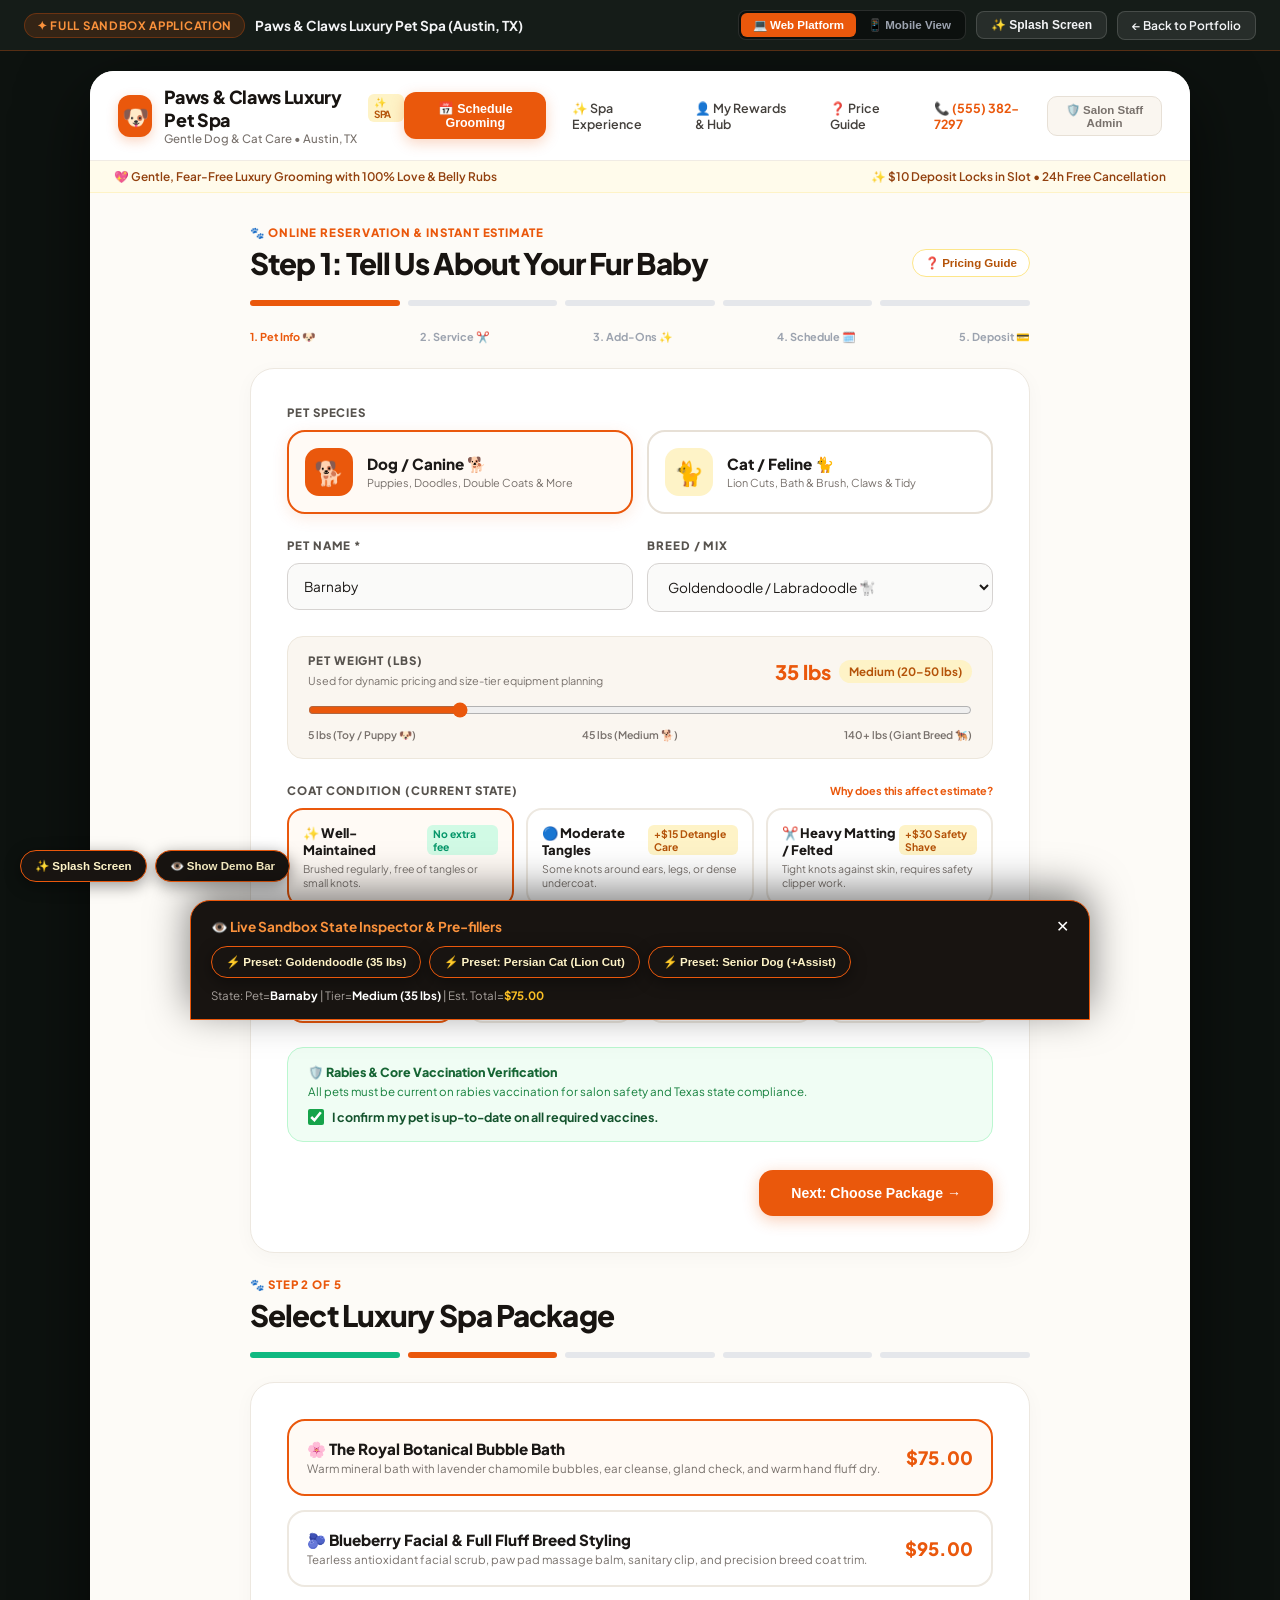
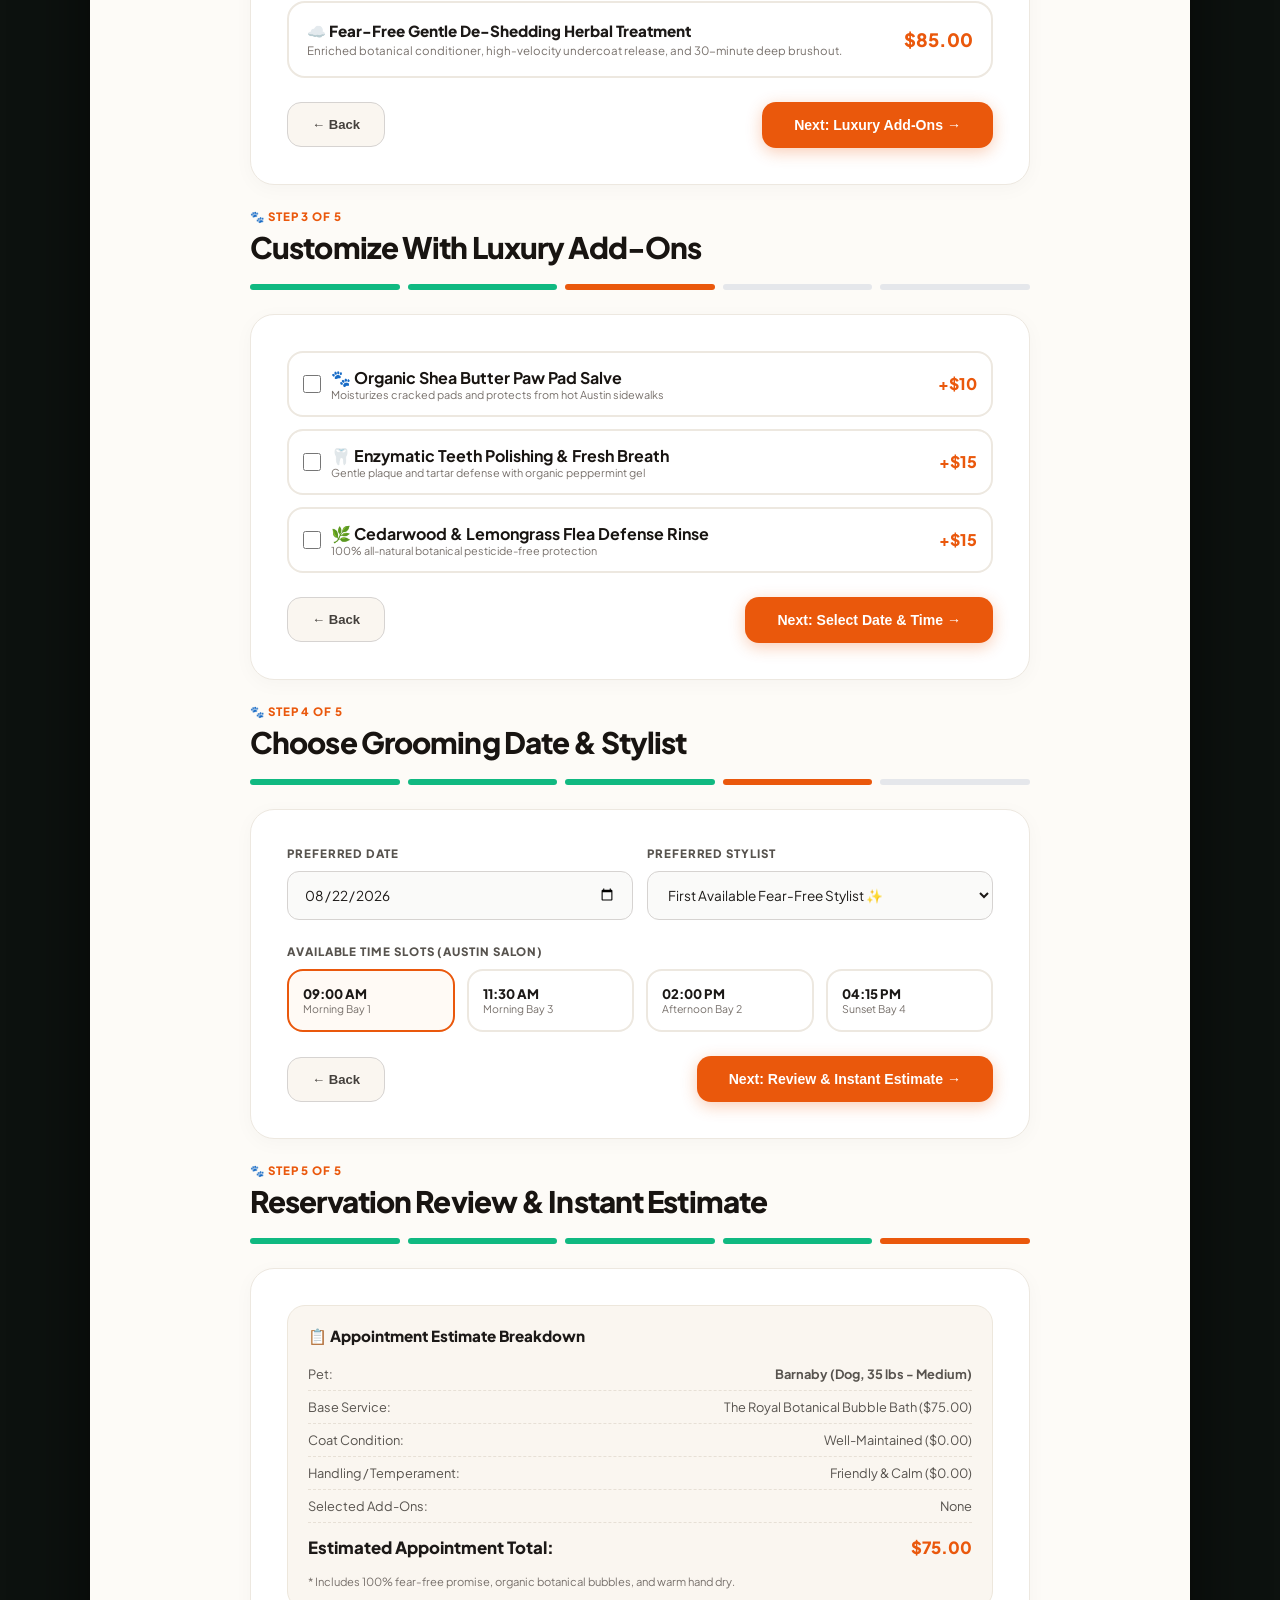
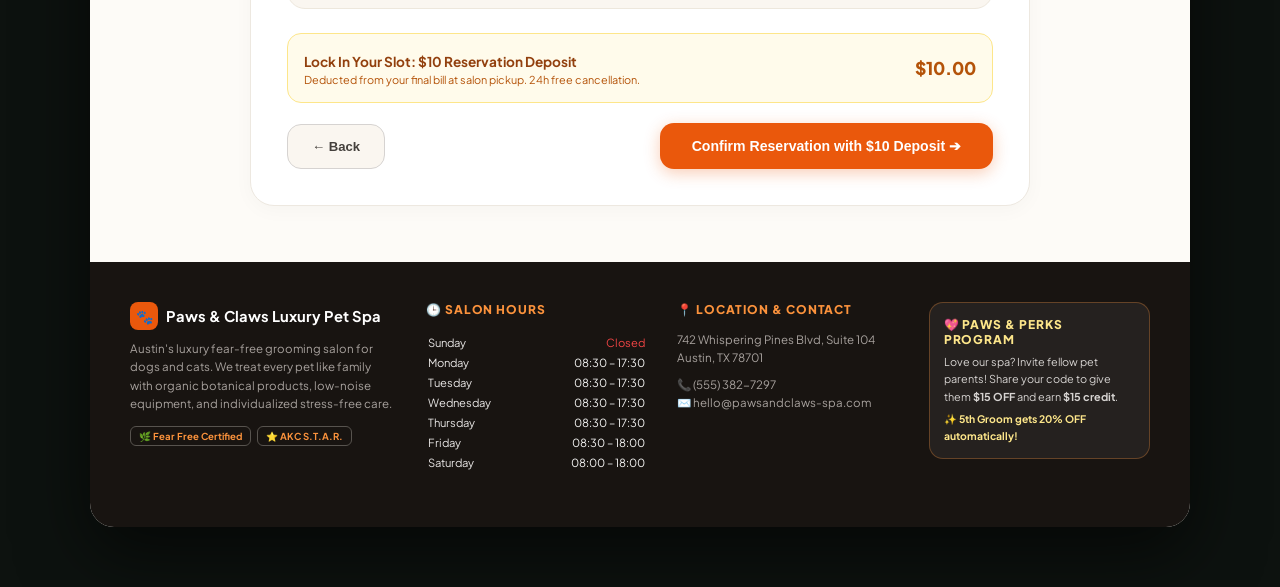
==== commit 848dd5a9: "Enable 100% full interactive application in sandbox mode: Spa Experience, 5-Step Estimation Wizard, " ====
--- a/paws-and-claws-demo.html
+++ b/paws-and-claws-demo.html
@@ -3,23 +3,25 @@
 <head>
 <meta charset="UTF-8">
 <meta name="viewport" content="width=device-width,initial-scale=1">
-<title>Paws & Claws Luxury Pet Spa — Online Reservation & Instant Estimate</title>
+<title>Paws & Claws Luxury Pet Spa — Full Interactive Application</title>
 <link rel="icon" type="image/svg+xml" href="data:image/svg+xml,%3Csvg xmlns='http://www.w3.org/2000/svg' viewBox='0 0 32 32'%3E%3Ccircle cx='16' cy='16' r='16' fill='%23ea580c'/%3E%3Ctext x='16' y='21' text-anchor='middle' font-size='14'%3E🐶%3C/text%3E%3C/svg%3E">
 <style>
-@import url('https://fonts.googleapis.com/css2?family=Plus+Jakarta+Sans:wght@300;400;500;600;700;800&display=swap');
+@import url('https://fonts.googleapis.com/css2?family=Plus+Jakarta+Sans:wght@300;400;500;600;700;800&family=Playfair+Display:ital,wght@0,600;0,700;1,600&display=swap');
 
 :root {
   --primary-orange: #ea580c;
   --primary-hover: #c2410c;
+  --primary-light: #fffaf5;
   --bg-page: #fdfbf7;
   --card-bg: #ffffff;
   --text-dark: #181411;
   --text-muted: #6b7280;
-  --border-light: #e5e7eb;
+  --border-light: #ede8e0;
   --border-gold: #fde68a;
   --accent-gold: #f59e0b;
   --accent-pill: #fef3c7;
-  --font: 'Plus Jakarta Sans', -apple-system, BlinkMacSystemFont, 'Segoe UI', Roboto, sans-serif;
+  --font-sans: 'Plus Jakarta Sans', -apple-system, BlinkMacSystemFont, sans-serif;
+  --font-serif: 'Playfair Display', Georgia, serif;
   --radius-lg: 24px;
   --radius-md: 16px;
   --radius-sm: 10px;
@@ -27,19 +29,19 @@
 
 * { margin:0; padding:0; box-sizing:border-box; }
 body {
-  font-family: var(--font);
-  background: #111614;
+  font-family: var(--font-sans);
+  background: #0d120f;
   color: var(--text-dark);
   min-height: 100vh;
   display: flex;
   flex-direction: column;
 }
 
-/* ── Top Sandbox Controls Bar ── */
+/* ── Top Demo Sandbox Header ── */
 .demo-topbar {
-  background: #18201c;
+  background: #151c18;
   border-bottom: 1px solid rgba(234, 88, 12, 0.3);
-  padding: 10px 20px;
+  padding: 10px 24px;
   display: flex;
   align-items: center;
   justify-content: space-between;
@@ -54,7 +56,7 @@
   background: rgba(234, 88, 12, 0.15);
   color: #fb923c;
   border: 1px solid rgba(234, 88, 12, 0.3);
-  padding: 3px 12px;
+  padding: 4px 12px;
   border-radius: 20px;
   font-size: 0.72rem;
   font-weight: 700;
@@ -111,7 +113,7 @@
   flex: 1;
   display: flex;
   justify-content: center;
-  padding: 20px 10px 40px;
+  padding: 20px 10px 60px;
   width: 100%;
 }
 
@@ -134,7 +136,7 @@
   box-shadow: 0 25px 70px rgba(0, 0, 0, 0.75), 0 0 0 10px #242b27;
 }
 
-/* ── App Header ── */
+/* ── App Navbar ── */
 .site-navbar {
   background: #ffffff;
   border-bottom: 1px solid #f0ebe4;
@@ -150,6 +152,7 @@
   display: flex;
   align-items: center;
   gap: 12px;
+  cursor: pointer;
 }
 .brand-icon {
   width: 42px;
@@ -191,11 +194,11 @@
   align-items: center;
   gap: 16px;
 }
-.btn-schedule-nav {
+.btn-nav-action {
   background: #ea580c;
   color: #ffffff;
   border: none;
-  padding: 10px 20px;
+  padding: 9px 18px;
   border-radius: 12px;
   font-size: 0.78rem;
   font-weight: 700;
@@ -204,9 +207,19 @@
   align-items: center;
   gap: 6px;
   box-shadow: 0 4px 14px rgba(234, 88, 12, 0.25);
-  transition: background 0.2s;
-}
-.btn-schedule-nav:hover { background: #c2410c; }
+  transition: all 0.2s;
+}
+.btn-nav-action:hover { background: #c2410c; }
+.btn-nav-action.secondary {
+  background: #faf6f0;
+  color: #44403c;
+  border: 1px solid #e7e0d6;
+  box-shadow: none;
+}
+.btn-nav-action.secondary:hover {
+  background: #f5eedf;
+  color: #ea580c;
+}
 
 .nav-link-item {
   color: #44403c;
@@ -217,8 +230,14 @@
   align-items: center;
   gap: 5px;
   cursor: pointer;
-}
-.nav-link-item:hover { color: #ea580c; }
+  padding: 6px 10px;
+  border-radius: 8px;
+  transition: all 0.2s;
+}
+.nav-link-item:hover, .nav-link-item.active {
+  color: #ea580c;
+  background: #fffaf5;
+}
 .btn-admin {
   background: #faf6f0;
   border: 1px solid #e7e0d6;
@@ -228,24 +247,44 @@
   font-weight: 700;
   color: #78716c;
   cursor: pointer;
+  transition: all 0.2s;
+}
+.btn-admin:hover, .btn-admin.active {
+  background: #181411;
+  color: #fef3c7;
+  border-color: #181411;
 }
 
 /* Mobile Header overrides */
 .app-wrapper.mobile-mode .nav-links { display: none; }
-.mobile-menu-btn {
+.mobile-nav-bar {
   display: none;
-  background: none;
-  border: none;
-  font-size: 22px;
+  background: #ffffff;
+  border-top: 1px solid #ede8e0;
+  padding: 8px 12px;
+  position: sticky;
+  bottom: 0;
+  z-index: 40;
+  justify-content: space-around;
+}
+.app-wrapper.mobile-mode .mobile-nav-bar { display: flex; }
+.mob-nav-item {
+  display: flex;
+  flex-direction: column;
+  align-items: center;
+  font-size: 0.65rem;
+  font-weight: 700;
+  color: #78716c;
+  gap: 2px;
   cursor: pointer;
 }
-.app-wrapper.mobile-mode .mobile-menu-btn { display: block; }
-
-/* ── Sub-header Banner ── */
+.mob-nav-item.active { color: #ea580c; }
+
+/* ── Subheader Notice ── */
 .top-notice-bar {
   background: #fffbeb;
   border-bottom: 1px solid #fef3c7;
-  padding: 8px 20px;
+  padding: 8px 24px;
   display: flex;
   align-items: center;
   justify-content: space-between;
@@ -256,14 +295,93 @@
   gap: 8px;
 }
 
-/* ── Multi-Step Wizard Container ── */
+/* ── APP VIEWS ARCHITECTURE ── */
+.app-view-container {
+  display: none;
+  animation: fadeInView 0.25s ease;
+}
+.app-view-container.active { display: block; }
+@keyframes fadeInView {
+  from { opacity: 0; transform: translateY(6px); }
+  to { opacity: 1; transform: translateY(0); }
+}
+
+/* ═══════════ VIEW 1: HOME & SPA CATALOG ═══════════ */
+.spa-hero {
+  padding: 40px clamp(16px, 4vw, 40px) 30px;
+  background: linear-gradient(180deg, #ffffff 0%, var(--bg-page) 100%);
+  text-align: center;
+}
+.hero-tag {
+  display: inline-flex;
+  align-items: center;
+  gap: 6px;
+  background: #fef3c7;
+  color: #b45309;
+  border: 1px solid #fde68a;
+  padding: 4px 14px;
+  border-radius: 20px;
+  font-size: 0.72rem;
+  font-weight: 700;
+  text-transform: uppercase;
+  margin-bottom: 14px;
+}
+.spa-hero h2 {
+  font-family: var(--font-serif);
+  font-size: clamp(1.8rem, 3.5vw, 2.6rem);
+  color: #181411;
+  line-height: 1.15;
+  margin-bottom: 12px;
+}
+.spa-hero p {
+  font-size: 0.92rem;
+  color: #6b7280;
+  max-width: 600px;
+  margin: 0 auto 24px;
+  line-height: 1.55;
+}
+.hero-cta-group {
+  display: flex;
+  justify-content: center;
+  gap: 12px;
+  flex-wrap: wrap;
+}
+
+/* Feature Pillars */
+.pillars-grid {
+  display: grid;
+  grid-template-columns: repeat(3, 1fr);
+  gap: 16px;
+  padding: 0 clamp(16px, 4vw, 40px) 36px;
+}
+@media (max-width: 768px) { .pillars-grid { grid-template-columns: 1fr; } }
+.pillar-card {
+  background: #ffffff;
+  border: 1px solid #ede8e0;
+  border-radius: 18px;
+  padding: 20px;
+  box-shadow: 0 4px 14px rgba(0, 0, 0, 0.02);
+}
+.pillar-icon {
+  width: 44px;
+  height: 44px;
+  border-radius: 12px;
+  background: #fef3c7;
+  display: grid;
+  place-items: center;
+  font-size: 22px;
+  margin-bottom: 12px;
+}
+.pillar-card h3 { font-size: 0.95rem; font-weight: 800; color: #181411; margin-bottom: 4px; }
+.pillar-card p { font-size: 0.75rem; color: #78716c; line-height: 1.45; }
+
+/* ═══════════ VIEW 2: 5-STEP SCHEDULING WIZARD ═══════════ */
 .wizard-container {
   padding: 32px clamp(16px, 4vw, 40px);
   max-width: 860px;
   margin: 0 auto;
   width: 100%;
 }
-
 .step-eyebrow {
   font-size: 0.72rem;
   font-weight: 800;
@@ -281,7 +399,7 @@
   gap: 10px;
 }
 .step-title-header h2 {
-  font-size: clamp(1.4rem, 2.5vw, 1.85rem);
+  font-size: clamp(1.35rem, 2.5vw, 1.85rem);
   font-weight: 800;
   color: #181411;
   letter-spacing: -0.03em;
@@ -304,7 +422,7 @@
 .steps-indicator {
   display: flex;
   gap: 8px;
-  margin-bottom: 30px;
+  margin-bottom: 24px;
 }
 .step-tab-bar {
   flex: 1;
@@ -315,12 +433,8 @@
   overflow: hidden;
   cursor: pointer;
 }
-.step-tab-bar.active {
-  background: #ea580c;
-}
-.step-tab-bar.completed {
-  background: #10b981;
-}
+.step-tab-bar.active { background: #ea580c; }
+.step-tab-bar.completed { background: #10b981; }
 .step-labels {
   display: flex;
   justify-content: space-between;
@@ -332,7 +446,6 @@
 .step-labels span.active { color: #ea580c; }
 .step-labels span.completed { color: #10b981; }
 
-/* ── Wizard Form Card ── */
 .form-card {
   background: #ffffff;
   border: 1px solid #ede8e0;
@@ -341,7 +454,6 @@
   box-shadow: 0 4px 20px rgba(0, 0, 0, 0.03);
   margin-bottom: 24px;
 }
-
 .form-label {
   font-size: 0.72rem;
   font-weight: 800;
@@ -352,7 +464,7 @@
   display: block;
 }
 
-/* Species Cards */
+/* Species */
 .species-grid {
   display: grid;
   grid-template-columns: 1fr 1fr;
@@ -385,21 +497,9 @@
   font-size: 24px;
   flex-shrink: 0;
 }
-.species-card.active .species-icon {
-  background: #ea580c;
-  color: #fff;
-}
-.species-title {
-  font-size: 0.95rem;
-  font-weight: 800;
-  color: #1c1917;
-}
-.species-desc {
-  font-size: 0.68rem;
-  color: #78716c;
-  line-height: 1.3;
-  margin-top: 2px;
-}
+.species-card.active .species-icon { background: #ea580c; color: #fff; }
+.species-title { font-size: 0.95rem; font-weight: 800; color: #1c1917; }
+.species-desc { font-size: 0.68rem; color: #78716c; line-height: 1.3; margin-top: 2px; }
 
 /* Inputs */
 .input-row {
@@ -409,27 +509,18 @@
   margin-bottom: 24px;
 }
 @media (max-width: 650px) { .input-row { grid-template-columns: 1fr; } }
-
-.form-group {
-  display: flex;
-  flex-direction: column;
-}
 .text-input, .select-input {
   width: 100%;
   padding: 14px 16px;
   border-radius: 12px;
   border: 1px solid #d6d3d1;
-  font-family: var(--font);
+  font-family: var(--font-sans);
   font-size: 0.85rem;
   color: #1c1917;
   background: #fafaf9;
   outline: none;
-  transition: border-color 0.2s, background 0.2s;
-}
-.text-input:focus, .select-input:focus {
-  border-color: #ea580c;
-  background: #ffffff;
-}
+}
+.text-input:focus, .select-input:focus { border-color: #ea580c; background: #ffffff; }
 
 /* Weight Slider */
 .weight-slider-box {
@@ -445,11 +536,7 @@
   align-items: center;
   margin-bottom: 12px;
 }
-.weight-val-badge {
-  font-size: 1.25rem;
-  font-weight: 800;
-  color: #ea580c;
-}
+.weight-val-badge { font-size: 1.25rem; font-weight: 800; color: #ea580c; }
 .weight-tier-pill {
   font-size: 0.72rem;
   font-weight: 700;
@@ -459,11 +546,7 @@
   border-radius: 20px;
   margin-left: 8px;
 }
-.range-slider {
-  width: 100%;
-  accent-color: #ea580c;
-  cursor: pointer;
-}
+.range-slider { width: 100%; accent-color: #ea580c; cursor: pointer; }
 .range-scale {
   display: flex;
   justify-content: space-between;
@@ -473,7 +556,7 @@
   margin-top: 6px;
 }
 
-/* Condition & Temperament Cards */
+/* Option Grid (Coat & Temperament) */
 .option-grid {
   display: grid;
   grid-template-columns: repeat(3, 1fr);
@@ -481,7 +564,6 @@
   margin-bottom: 24px;
 }
 @media (max-width: 700px) { .option-grid { grid-template-columns: 1fr; } }
-
 .option-card {
   background: #ffffff;
   border: 2px solid #ede8e0;
@@ -493,18 +575,7 @@
   flex-direction: column;
   justify-content: space-between;
 }
-.option-card.active {
-  border-color: #ea580c;
-  background: #fffaf5;
-}
-.option-card.active-blue {
-  border-color: #3b82f6;
-  background: #eff6ff;
-}
-.option-card.active-red {
-  border-color: #ef4444;
-  background: #fef2f2;
-}
+.option-card.active { border-color: #ea580c; background: #fffaf5; }
 .option-head {
   display: flex;
   justify-content: space-between;
@@ -520,17 +591,10 @@
   padding: 2px 6px;
   border-radius: 6px;
 }
-.option-fee.extra {
-  color: #b45309;
-  background: #fef3c7;
-}
-.option-desc {
-  font-size: 0.66rem;
-  color: #78716c;
-  line-height: 1.35;
-}
-
-/* Vaccine Verification Callout */
+.option-fee.extra { color: #b45309; background: #fef3c7; }
+.option-desc { font-size: 0.66rem; color: #78716c; line-height: 1.35; }
+
+/* Vaccine Callout */
 .vaccine-box {
   background: #f0fdf4;
   border: 1px solid #bbf7d0;
@@ -538,31 +602,11 @@
   padding: 16px 20px;
   margin-bottom: 28px;
 }
-.vaccine-head {
-  font-size: 0.78rem;
-  font-weight: 800;
-  color: #166534;
-  display: flex;
-  align-items: center;
-  gap: 6px;
-  margin-bottom: 4px;
-}
-.vaccine-text {
-  font-size: 0.72rem;
-  color: #15803d;
-  margin-bottom: 10px;
-}
-.vaccine-checkbox-label {
-  display: flex;
-  align-items: center;
-  gap: 8px;
-  font-size: 0.78rem;
-  font-weight: 700;
-  color: #14532d;
-  cursor: pointer;
-}
-
-/* Wizard Navigation Buttons */
+.vaccine-head { font-size: 0.78rem; font-weight: 800; color: #166534; display: flex; align-items: center; gap: 6px; margin-bottom: 4px; }
+.vaccine-text { font-size: 0.72rem; color: #15803d; margin-bottom: 10px; }
+.vaccine-checkbox-label { display: flex; align-items: center; gap: 8px; font-size: 0.78rem; font-weight: 700; color: #14532d; cursor: pointer; }
+
+/* Wizard Footer Buttons */
 .wizard-footer {
   display: flex;
   justify-content: space-between;
@@ -584,10 +628,7 @@
   box-shadow: 0 4px 16px rgba(234, 88, 12, 0.3);
   transition: all 0.2s;
 }
-.btn-next-step:hover {
-  background: #c2410c;
-  transform: translateY(-1px);
-}
+.btn-next-step:hover { background: #c2410c; transform: translateY(-1px); }
 .btn-prev-step {
   background: #faf6f0;
   border: 1px solid #d6d3d1;
@@ -599,18 +640,7 @@
   cursor: pointer;
 }
 
-/* Step Views */
-.wizard-step-view {
-  display: none;
-  animation: fadeIn 0.25s ease;
-}
-.wizard-step-view.active { display: block; }
-@keyframes fadeIn {
-  from { opacity: 0; transform: translateY(6px); }
-  to { opacity: 1; transform: translateY(0); }
-}
-
-/* Service Selection Cards (Step 2) */
+/* Service Card (Step 2) */
 .service-select-card {
   background: #ffffff;
   border: 2px solid #ede8e0;
@@ -624,28 +654,12 @@
   align-items: center;
   gap: 14px;
 }
-.service-select-card.active {
-  border-color: #ea580c;
-  background: #fffaf5;
-}
-.service-select-info h4 {
-  font-size: 0.95rem;
-  font-weight: 800;
-  color: #1c1917;
-}
-.service-select-info p {
-  font-size: 0.72rem;
-  color: #78716c;
-  margin-top: 2px;
-}
-.service-price-tag {
-  font-size: 1.15rem;
-  font-weight: 800;
-  color: #ea580c;
-  white-space: nowrap;
-}
-
-/* Estimate Summary Box (Step 5) */
+.service-select-card.active { border-color: #ea580c; background: #fffaf5; }
+.service-select-info h4 { font-size: 0.95rem; font-weight: 800; color: #1c1917; }
+.service-select-info p { font-size: 0.72rem; color: #78716c; margin-top: 2px; }
+.service-price-tag { font-size: 1.15rem; font-weight: 800; color: #ea580c; white-space: nowrap; }
+
+/* Summary (Step 5) */
 .estimate-summary-box {
   background: #faf6f0;
   border: 1px solid #ede7dc;
@@ -669,49 +683,152 @@
   padding-top: 14px;
 }
 
-/* ── Dark Footer ── */
-.app-footer {
+/* ═══════════ VIEW 3: REWARDS & HUB ═══════════ */
+.hub-view-wrapper {
+  padding: 32px clamp(16px, 4vw, 40px);
+  max-width: 900px;
+  margin: 0 auto;
+}
+.hub-balance-card {
+  background: linear-gradient(135deg, #181411 0%, #292524 100%);
+  color: #ffffff;
+  border-radius: 22px;
+  padding: 26px;
+  margin-bottom: 24px;
+  display: flex;
+  justify-content: space-between;
+  align-items: center;
+  box-shadow: 0 8px 28px rgba(0, 0, 0, 0.15);
+  flex-wrap: wrap;
+  gap: 20px;
+}
+.balance-number { font-size: 2.2rem; font-weight: 800; color: #fbbf24; }
+.rewards-grid {
+  display: grid;
+  grid-template-columns: repeat(3, 1fr);
+  gap: 14px;
+  margin-bottom: 28px;
+}
+@media (max-width: 700px) { .rewards-grid { grid-template-columns: 1fr; } }
+.reward-item-card {
+  background: #ffffff;
+  border: 1px solid #ede8e0;
+  border-radius: 18px;
+  padding: 18px;
+  text-align: center;
+}
+.reward-btn {
+  width: 100%;
+  padding: 8px;
+  border-radius: 10px;
+  background: #ea580c;
+  color: #fff;
+  border: none;
+  font-weight: 700;
+  font-size: 0.72rem;
+  margin-top: 10px;
+  cursor: pointer;
+}
+
+/* ═══════════ VIEW 4: SALON STAFF ADMIN PORTAL ═══════════ */
+.admin-view-wrapper {
+  padding: 32px clamp(16px, 4vw, 40px);
+}
+.admin-metrics-row {
+  display: grid;
+  grid-template-columns: repeat(4, 1fr);
+  gap: 14px;
+  margin-bottom: 24px;
+}
+@media (max-width: 750px) { .admin-metrics-row { grid-template-columns: 1fr 1fr; } }
+.metric-tile {
+  background: #ffffff;
+  border: 1px solid #ede8e0;
+  border-radius: 16px;
+  padding: 16px;
+}
+.metric-val { font-size: 1.5rem; font-weight: 800; color: #ea580c; margin-top: 4px; }
+.bays-grid {
+  display: grid;
+  grid-template-columns: repeat(3, 1fr);
+  gap: 14px;
+  margin-bottom: 24px;
+}
+@media (max-width: 800px) { .bays-grid { grid-template-columns: 1fr; } }
+.bay-card {
+  background: #ffffff;
+  border: 1px solid #ede8e0;
+  border-radius: 18px;
+  padding: 16px;
+}
+.bay-status-badge {
+  font-size: 0.65rem;
+  font-weight: 700;
+  padding: 2px 8px;
+  border-radius: 8px;
+}
+.bay-status-badge.in-bath { background: #dbeafe; color: #1e40af; }
+.bay-status-badge.fluffing { background: #fef3c7; color: #b45309; }
+.bay-status-badge.ready { background: #d1fae5; color: #065f46; }
+
+/* ── MODALS (Price Guide & Contact) ── */
+.app-modal {
+  position: fixed;
+  inset: 0;
+  background: rgba(0, 0, 0, 0.7);
+  backdrop-filter: blur(6px);
+  z-index: 150;
+  display: flex;
+  align-items: center;
+  justify-content: center;
+  padding: 20px;
+  opacity: 0;
+  visibility: hidden;
+  transition: all 0.25s;
+}
+.app-modal.open { opacity: 1; visibility: visible; }
+.modal-window {
+  background: #ffffff;
+  border-radius: 24px;
+  max-width: 680px;
+  width: 100%;
+  max-height: 90vh;
+  overflow-y: auto;
+  padding: 28px;
+}
+.modal-top {
+  display: flex;
+  justify-content: space-between;
+  align-items: center;
+  margin-bottom: 18px;
+}
+
+/* ── Interactive State Drawer / Demo Bar ── */
+.demo-drawer {
+  position: fixed;
+  bottom: 0;
+  left: 50%;
+  transform: translateX(-50%) translateY(100%);
+  width: 95%;
+  max-width: 900px;
   background: #181411;
-  color: #e7e5e4;
-  padding: 40px clamp(16px, 4vw, 40px) 24px;
-  margin-top: auto;
-}
-.footer-grid {
-  display: grid;
-  grid-template-columns: 1.2fr 1fr 1fr 1fr;
-  gap: 30px;
-  margin-bottom: 30px;
-}
-@media (max-width: 800px) { .footer-grid { grid-template-columns: 1fr 1fr; } }
-@media (max-width: 500px) { .footer-grid { grid-template-columns: 1fr; } }
-
-.footer-col h4 {
-  font-size: 0.75rem;
-  font-weight: 800;
-  text-transform: uppercase;
-  letter-spacing: 0.08em;
-  color: #fb923c;
-  margin-bottom: 14px;
-}
-.footer-col p, .footer-col li {
-  font-size: 0.72rem;
-  color: #a8a29e;
-  line-height: 1.6;
-}
-.hours-table {
-  width: 100%;
-  font-size: 0.7rem;
-}
-.hours-table td { padding: 2px 0; }
-.hours-table td:last-child { text-align: right; color: #f5f5f4; }
-.perks-card {
-  background: rgba(255, 255, 255, 0.06);
-  border: 1px solid rgba(251, 146, 60, 0.3);
-  border-radius: 14px;
-  padding: 14px;
-}
-
-/* ── Floating Demo Bar / Splash launcher ── */
+  color: #f5f5f4;
+  border-radius: 20px 20px 0 0;
+  border: 1px solid #ea580c;
+  box-shadow: 0 -10px 40px rgba(0,0,0,0.5);
+  padding: 16px 20px;
+  z-index: 120;
+  transition: transform 0.3s cubic-bezier(0.16, 1, 0.3, 1);
+}
+.demo-drawer.open { transform: translateX(-50%) translateY(0); }
+.drawer-header {
+  display: flex;
+  justify-content: space-between;
+  align-items: center;
+  margin-bottom: 10px;
+}
+
+/* ── Floating Tool Bar ── */
 .floating-tool-bar {
   position: fixed;
   bottom: 18px;
@@ -736,13 +853,12 @@
 }
 .tool-btn:hover { background: #ea580c; color: #fff; }
 
-/* ── Fullscreen Splash Overlay ── */
+/* ── Splash Overlay ── */
 .splash-overlay {
   position: fixed;
   inset: 0;
   z-index: 200;
-  background: #000 url('assets/paws-claws-splash.jpg') center/contain no-repeat;
-  background-color: #0b1410;
+  background: #0b1410 url('assets/paws-claws-splash.jpg') center/cover no-repeat;
   display: flex;
   flex-direction: column;
   justify-content: space-between;
@@ -763,14 +879,48 @@
   font-weight: 700;
   cursor: pointer;
 }
+
+/* Footer */
+.app-footer {
+  background: #181411;
+  color: #e7e5e4;
+  padding: 40px clamp(16px, 4vw, 40px) 24px;
+  margin-top: auto;
+}
+.footer-grid {
+  display: grid;
+  grid-template-columns: 1.2fr 1fr 1fr 1fr;
+  gap: 30px;
+  margin-bottom: 30px;
+}
+@media (max-width: 800px) { .footer-grid { grid-template-columns: 1fr 1fr; } }
+@media (max-width: 500px) { .footer-grid { grid-template-columns: 1fr; } }
+.footer-col h4 {
+  font-size: 0.75rem;
+  font-weight: 800;
+  text-transform: uppercase;
+  letter-spacing: 0.08em;
+  color: #fb923c;
+  margin-bottom: 14px;
+}
+.footer-col p, .footer-col li { font-size: 0.72rem; color: #a8a29e; line-height: 1.6; }
+.hours-table { width: 100%; font-size: 0.7rem; }
+.hours-table td { padding: 2px 0; }
+.hours-table td:last-child { text-align: right; color: #f5f5f4; }
+.perks-card {
+  background: rgba(255, 255, 255, 0.06);
+  border: 1px solid rgba(251, 146, 60, 0.3);
+  border-radius: 14px;
+  padding: 14px;
+}
 </style>
 </head>
 <body>
 
 <!-- ═══════════ TOP SANDBOX CONTROLS ═══════════ -->
 <div class="demo-topbar">
-  <div class="demo-info">
-    <span class="demo-pill">✦ Live Portfolio Demo</span>
+  <div style="display: flex; align-items: center; gap: 10px;">
+    <span class="demo-pill">✦ Full Sandbox Application</span>
     <span style="font-size: 0.85rem; font-weight: 700; color: #f3f4f6;">Paws & Claws Luxury Pet Spa (Austin, TX)</span>
   </div>
 
@@ -788,9 +938,9 @@
 <div class="app-stage">
   <div class="app-wrapper" id="appWrapper">
 
-    <!-- ── App Navbar ── -->
+    <!-- ── 1. App Navbar ── -->
     <header class="site-navbar">
-      <div class="brand-group">
+      <div class="brand-group" onclick="showAppView('spa-home')">
         <div class="brand-icon">🐶</div>
         <div class="brand-title-text">
           <h1>Paws & Claws Luxury Pet Spa <span class="spa-badge">✨ Spa</span></h1>
@@ -799,380 +949,535 @@
       </div>
 
       <div class="nav-links">
-        <button class="btn-schedule-nav" onclick="goToStep(1)">📅 Schedule Grooming</button>
-        <span class="nav-link-item" onclick="alert('🎁 Paws & Perks Hub:\n\n• Current Points: 340 Paws\n• Reward Status: $15 credit available on 5th groom!')">👤 My Rewards & Hub</span>
-        <span class="nav-link-item" onclick="alert('📖 Price Guide:\n\n• Toy / Puppy (<20 lbs): $55+\n• Medium (20-50 lbs): $75+\n• Large (50-80 lbs): $95+\n• Giant (80+ lbs): $125+\n• Cat Suite: $85+')">❓ Price Guide</span>
-        <span class="nav-link-item" style="color:#ea580c; font-weight:700;">📞 (555) 382-7297</span>
-        <button class="btn-admin" onclick="alert('🛡️ Salon Staff Admin Portal:\n\n• 14 Grooming Bays Active\n• Daily Schedule: 28 appointments booked\n• Austin TX Location')">🛡️ Salon Staff Admin</button>
+        <button class="btn-nav-action" onclick="showAppView('wizard'); goToStep(1);">📅 Schedule Grooming</button>
+        <span class="nav-link-item" id="navItemHome" onclick="showAppView('spa-home')">✨ Spa Experience</span>
+        <span class="nav-link-item" id="navItemRewards" onclick="showAppView('rewards-hub')">👤 My Rewards & Hub</span>
+        <span class="nav-link-item" onclick="openModal('modalPriceGuide')">❓ Price Guide</span>
+        <span class="nav-link-item" onclick="openModal('modalContact')" style="color:#ea580c; font-weight:700;">📞 (555) 382-7297</span>
+        <button class="btn-admin" id="navItemAdmin" onclick="showAppView('admin')">🛡️ Salon Staff Admin</button>
       </div>
-
-      <button class="mobile-menu-btn" onclick="alert('Menu:\n\n• Schedule Grooming\n• My Rewards\n• Price Guide\n• Contact')">☰</button>
     </header>
 
-    <!-- ── Subheader Banner ── -->
+    <!-- ── 2. Subheader Banner ── -->
     <div class="top-notice-bar">
       <span>💖 Gentle, Fear-Free Luxury Grooming with 100% Love & Belly Rubs</span>
       <span>✨ $10 Deposit Locks in Slot • 24h Free Cancellation</span>
     </div>
 
-    <!-- ── Multi-step Booking Form Area ── -->
-    <div class="wizard-container">
-
-      <!-- Step 1: Pet Info -->
-      <div class="wizard-step-view active" id="step1">
-        <div class="step-eyebrow">🐾 ONLINE RESERVATION & INSTANT ESTIMATE</div>
-        <div class="step-title-header">
-          <h2>Step 1: Tell Us About Your Fur Baby</h2>
-          <button class="price-guide-badge-btn" onclick="alert('Transparent Pricing: Estimates calculate in real-time based on pet weight, coat condition, and gentle care handling.')">❓ Pricing Guide</button>
-        </div>
-
-        <div class="steps-indicator">
-          <div class="step-tab-bar active" onclick="goToStep(1)"></div>
-          <div class="step-tab-bar" onclick="goToStep(2)"></div>
-          <div class="step-tab-bar" onclick="goToStep(3)"></div>
-          <div class="step-tab-bar" onclick="goToStep(4)"></div>
-          <div class="step-tab-bar" onclick="goToStep(5)"></div>
-        </div>
-        <div class="step-labels">
-          <span class="active">1. Pet Info 🐶</span>
-          <span>2. Service ✂️</span>
-          <span>3. Add-Ons ✨</span>
-          <span>4. Schedule 🗓️</span>
-          <span>5. Deposit 💳</span>
-        </div>
-
-        <div class="form-card" style="margin-top: 24px;">
-          <!-- Species -->
-          <label class="form-label">Pet Species</label>
-          <div class="species-grid">
-            <div class="species-card active" id="speciesDog" onclick="selectSpecies('dog')">
-              <div class="species-icon">🐕</div>
+    <!-- ──────────────── VIEW 1: SPA EXPERIENCE & CATALOG ──────────────── -->
+    <div class="app-view-container" id="viewSpaHome">
+      <section class="spa-hero">
+        <span class="hero-tag">🌿 Austin's Premier Fear-Free Pet Sanctuary</span>
+        <h2>Gentle Botanical Grooming<br>Tailored to Your Pet’s Comfort</h2>
+        <p>Zero stress, organic lavender chamomile bubble baths, blueberry facial scrubs, and individualized 1-on-1 pampering in our quiet Austin suites.</p>
+        <div class="hero-cta-group">
+          <button class="btn-nav-action" style="padding:14px 28px; font-size:0.9rem;" onclick="showAppView('wizard'); goToStep(1);">Schedule Instant Estimate ➔</button>
+          <button class="btn-nav-action secondary" style="padding:14px 24px; font-size:0.9rem;" onclick="openModal('modalPriceGuide')">Explore Transparent Pricing</button>
+        </div>
+      </section>
+
+      <section class="pillars-grid">
+        <div class="pillar-card">
+          <div class="pillar-icon">🫧</div>
+          <h3>Organic Botanical Baths</h3>
+          <p>Tearless blueberry scrubs, hypoallergenic chamomile mineral soaks, and shea butter paw pad restorations.</p>
+        </div>
+        <div class="pillar-card">
+          <div class="pillar-icon">🤫</div>
+          <h3>Ultra-Quiet Dog & Cat Suites</h3>
+          <p>Separate low-noise feline sanctuaries and individualized appointments to prevent anxiety or sensory overload.</p>
+        </div>
+        <div class="pillar-card">
+          <div class="pillar-icon">📹</div>
+          <h3>Live Bay Status & Cameras</h3>
+          <p>Watch your fur baby get pampered in real time and receive digital grooming report cards at pickup.</p>
+        </div>
+      </section>
+    </div>
+
+    <!-- ──────────────── VIEW 2: 5-STEP SCHEDULING WIZARD ──────────────── -->
+    <div class="app-view-container active" id="viewWizard">
+      <div class="wizard-container">
+
+        <!-- Step 1: Pet Info -->
+        <div class="wizard-step-view active" id="step1">
+          <div class="step-eyebrow">🐾 ONLINE RESERVATION & INSTANT ESTIMATE</div>
+          <div class="step-title-header">
+            <h2>Step 1: Tell Us About Your Fur Baby</h2>
+            <button class="price-guide-badge-btn" onclick="openModal('modalPriceGuide')">❓ Pricing Guide</button>
+          </div>
+
+          <div class="steps-indicator">
+            <div class="step-tab-bar active" onclick="goToStep(1)"></div>
+            <div class="step-tab-bar" onclick="goToStep(2)"></div>
+            <div class="step-tab-bar" onclick="goToStep(3)"></div>
+            <div class="step-tab-bar" onclick="goToStep(4)"></div>
+            <div class="step-tab-bar" onclick="goToStep(5)"></div>
+          </div>
+          <div class="step-labels">
+            <span class="active">1. Pet Info 🐶</span>
+            <span>2. Service ✂️</span>
+            <span>3. Add-Ons ✨</span>
+            <span>4. Schedule 🗓️</span>
+            <span>5. Deposit 💳</span>
+          </div>
+
+          <div class="form-card" style="margin-top: 24px;">
+            <!-- Species Selection -->
+            <label class="form-label">Pet Species</label>
+            <div class="species-grid">
+              <div class="species-card active" id="speciesDog" onclick="selectSpecies('dog')">
+                <div class="species-icon">🐕</div>
+                <div>
+                  <div class="species-title">Dog / Canine 🐕</div>
+                  <div class="species-desc">Puppies, Doodles, Double Coats & More</div>
+                </div>
+              </div>
+              <div class="species-card" id="speciesCat" onclick="selectSpecies('cat')">
+                <div class="species-icon">🐈</div>
+                <div>
+                  <div class="species-title">Cat / Feline 🐈</div>
+                  <div class="species-desc">Lion Cuts, Bath & Brush, Claws & Tidy</div>
+                </div>
+              </div>
+            </div>
+
+            <!-- Name & Breed -->
+            <div class="input-row">
+              <div class="form-group">
+                <label class="form-label">Pet Name *</label>
+                <input type="text" id="petNameInput" class="text-input" placeholder="e.g. Barnaby, Luna, Oliver, Peanut 🐾" value="Barnaby">
+              </div>
+              <div class="form-group">
+                <label class="form-label">Breed / Mix</label>
+                <select id="breedSelect" class="select-input">
+                  <option>Goldendoodle / Labradoodle 🐩</option>
+                  <option>Golden Retriever 🦮</option>
+                  <option>French Bulldog 🐾</option>
+                  <option>Poodle (Standard / Miniature) 🐩</option>
+                  <option>German Shepherd 🐕</option>
+                  <option>Persian / Longhair Cat 🐈</option>
+                  <option>Domestic Shorthair Cat 🐱</option>
+                  <option>Other / Mixed Breed ✨</option>
+                </select>
+              </div>
+            </div>
+
+            <!-- Weight Slider -->
+            <div class="weight-slider-box">
+              <div class="weight-header">
+                <div>
+                  <span class="form-label" style="margin-bottom:0;">Pet Weight (LBS)</span>
+                  <span style="font-size: 0.68rem; color: #78716c;">Used for dynamic pricing and size-tier equipment planning</span>
+                </div>
+                <div style="display: flex; align-items: center;">
+                  <span class="weight-val-badge" id="weightDisplay">35 lbs</span>
+                  <span class="weight-tier-pill" id="tierDisplay">Medium (20–50 lbs)</span>
+                </div>
+              </div>
+              <input type="range" min="5" max="140" value="35" class="range-slider" id="weightSlider" oninput="updateWeight(this.value)">
+              <div class="range-scale">
+                <span>5 lbs (Toy / Puppy 🐶)</span>
+                <span>45 lbs (Medium 🐕)</span>
+                <span>140+ lbs (Giant Breed 🐕‍🦺)</span>
+              </div>
+            </div>
+
+            <!-- Coat Condition -->
+            <div style="display: flex; justify-content: space-between; align-items: center; margin-bottom: 10px;">
+              <label class="form-label" style="margin-bottom:0;">Coat Condition (Current State)</label>
+              <span style="font-size: 0.68rem; color: #ea580c; font-weight: 700; cursor: pointer;" onclick="openModal('modalPriceGuide')">Why does this affect estimate?</span>
+            </div>
+
+            <div class="option-grid">
+              <div class="option-card active" onclick="selectCoat(this, 'Well-Maintained', 0)">
+                <div class="option-head">
+                  <span class="option-title">✨ Well-Maintained</span>
+                  <span class="option-fee">No extra fee</span>
+                </div>
+                <p class="option-desc">Brushed regularly, free of tangles or small knots.</p>
+              </div>
+
+              <div class="option-card" onclick="selectCoat(this, 'Moderate Tangles', 15)">
+                <div class="option-head">
+                  <span class="option-title">🔵 Moderate Tangles</span>
+                  <span class="option-fee extra">+$15 Detangle Care</span>
+                </div>
+                <p class="option-desc">Some knots around ears, legs, or dense undercoat.</p>
+              </div>
+
+              <div class="option-card" onclick="selectCoat(this, 'Heavy Matting', 30)">
+                <div class="option-head">
+                  <span class="option-title">✂️ Heavy Matting / Felted</span>
+                  <span class="option-fee extra">+$30 Safety Shave</span>
+                </div>
+                <p class="option-desc">Tight knots against skin, requires safety clipper work.</p>
+              </div>
+            </div>
+
+            <!-- Temperament & Behavior -->
+            <label class="form-label">Temperament & Behavior</label>
+            <div class="option-grid" style="grid-template-columns: repeat(4, 1fr);">
+              <div class="option-card active" onclick="selectTemperament(this, 'Friendly & Calm', 0)">
+                <span class="option-title">💚 Friendly & Calm</span>
+                <span class="option-desc" style="margin-top:4px;">Standard gentle pace</span>
+              </div>
+              <div class="option-card" onclick="selectTemperament(this, 'Anxious / Shy', 10)">
+                <span class="option-title">🧡 Anxious / Shy</span>
+                <span class="option-desc" style="color:#b45309; margin-top:4px;">+$10 Extra Time</span>
+              </div>
+              <div class="option-card" onclick="selectTemperament(this, 'Senior Care', 10)">
+                <span class="option-title">💜 Senior Care</span>
+                <span class="option-desc" style="color:#7c3aed; margin-top:4px;">+$10 Joint Support</span>
+              </div>
+              <div class="option-card" onclick="selectTemperament(this, '2 Stylists Assist', 25)">
+                <span class="option-title">❤️ 2 Stylists Assist</span>
+                <span class="option-desc" style="color:#dc2626; margin-top:4px;">+$25 Safety Assist</span>
+              </div>
+            </div>
+
+            <!-- Texas Rabies Callout -->
+            <div class="vaccine-box">
+              <div class="vaccine-head">🛡️ Rabies & Core Vaccination Verification</div>
+              <div class="vaccine-text">All pets must be current on rabies vaccination for salon safety and Texas state compliance.</div>
+              <label class="vaccine-checkbox-label">
+                <input type="checkbox" id="vaccineCheck" checked style="accent-color:#16a34a; width: 16px; height: 16px;">
+                <span>I confirm my pet is up-to-date on all required vaccines.</span>
+              </label>
+            </div>
+
+            <!-- Next Button -->
+            <div class="wizard-footer" style="justify-content: flex-end;">
+              <button class="btn-next-step" onclick="goToStep(2)">Next: Choose Package →</button>
+            </div>
+          </div>
+        </div>
+
+        <!-- Step 2: Choose Service -->
+        <div class="wizard-step-view" id="step2">
+          <div class="step-eyebrow">🐾 STEP 2 OF 5</div>
+          <div class="step-title-header">
+            <h2>Select Luxury Spa Package</h2>
+          </div>
+
+          <div class="steps-indicator">
+            <div class="step-tab-bar completed" onclick="goToStep(1)"></div>
+            <div class="step-tab-bar active" onclick="goToStep(2)"></div>
+            <div class="step-tab-bar" onclick="goToStep(3)"></div>
+            <div class="step-tab-bar" onclick="goToStep(4)"></div>
+            <div class="step-tab-bar" onclick="goToStep(5)"></div>
+          </div>
+
+          <div class="form-card">
+            <div class="service-select-card active" onclick="selectService(this, 'The Royal Botanical Bubble Bath', 75)">
+              <div class="service-select-info">
+                <h4>🌸 The Royal Botanical Bubble Bath</h4>
+                <p>Warm mineral bath with lavender chamomile bubbles, ear cleanse, gland check, and warm hand fluff dry.</p>
+              </div>
+              <div class="service-price-tag" id="pricePkg1">$75.00</div>
+            </div>
+
+            <div class="service-select-card" onclick="selectService(this, 'Blueberry Facial & Full Fluff Styling', 95)">
+              <div class="service-select-info">
+                <h4>🫐 Blueberry Facial & Full Fluff Breed Styling</h4>
+                <p>Tearless antioxidant facial scrub, paw pad massage balm, sanitary clip, and precision breed coat trim.</p>
+              </div>
+              <div class="service-price-tag" id="pricePkg2">$95.00</div>
+            </div>
+
+            <div class="service-select-card" onclick="selectService(this, 'Fear-Free Gentle De-Shedding Herbal Treatment', 85)">
+              <div class="service-select-info">
+                <h4>☁️ Fear-Free Gentle De-Shedding Herbal Treatment</h4>
+                <p>Enriched botanical conditioner, high-velocity undercoat release, and 30-minute deep brushout.</p>
+              </div>
+              <div class="service-price-tag" id="pricePkg3">$85.00</div>
+            </div>
+
+            <div class="wizard-footer" style="margin-top: 24px;">
+              <button class="btn-prev-step" onclick="goToStep(1)">← Back</button>
+              <button class="btn-next-step" onclick="goToStep(3)">Next: Luxury Add-Ons →</button>
+            </div>
+          </div>
+        </div>
+
+        <!-- Step 3: Add-Ons -->
+        <div class="wizard-step-view" id="step3">
+          <div class="step-eyebrow">🐾 STEP 3 OF 5</div>
+          <div class="step-title-header">
+            <h2>Customize With Luxury Add-Ons</h2>
+          </div>
+
+          <div class="steps-indicator">
+            <div class="step-tab-bar completed" onclick="goToStep(1)"></div>
+            <div class="step-tab-bar completed" onclick="goToStep(2)"></div>
+            <div class="step-tab-bar active" onclick="goToStep(3)"></div>
+            <div class="step-tab-bar" onclick="goToStep(4)"></div>
+            <div class="step-tab-bar" onclick="goToStep(5)"></div>
+          </div>
+
+          <div class="form-card">
+            <label class="option-card" style="margin-bottom:12px; display:flex; flex-direction:row; justify-content:space-between; align-items:center;">
+              <div style="display:flex; align-items:center; gap:10px;">
+                <input type="checkbox" id="addonPaw" onchange="toggleAddon('Paw Balm', 10, this.checked)" style="accent-color:#ea580c; width:18px; height:18px;">
+                <div>
+                  <strong>🐾 Organic Shea Butter Paw Pad Salve</strong>
+                  <p style="font-size:0.68rem; color:#78716c;">Moisturizes cracked pads and protects from hot Austin sidewalks</p>
+                </div>
+              </div>
+              <span style="font-weight:800; color:#ea580c;">+$10</span>
+            </label>
+
+            <label class="option-card" style="margin-bottom:12px; display:flex; flex-direction:row; justify-content:space-between; align-items:center;">
+              <div style="display:flex; align-items:center; gap:10px;">
+                <input type="checkbox" id="addonTeeth" onchange="toggleAddon('Teeth Polish', 15, this.checked)" style="accent-color:#ea580c; width:18px; height:18px;">
+                <div>
+                  <strong>🦷 Enzymatic Teeth Polishing & Fresh Breath</strong>
+                  <p style="font-size:0.68rem; color:#78716c;">Gentle plaque and tartar defense with organic peppermint gel</p>
+                </div>
+              </div>
+              <span style="font-weight:800; color:#ea580c;">+$15</span>
+            </label>
+
+            <label class="option-card" style="margin-bottom:12px; display:flex; flex-direction:row; justify-content:space-between; align-items:center;">
+              <div style="display:flex; align-items:center; gap:10px;">
+                <input type="checkbox" id="addonFlea" onchange="toggleAddon('Herbal Flea', 15, this.checked)" style="accent-color:#ea580c; width:18px; height:18px;">
+                <div>
+                  <strong>🌿 Cedarwood & Lemongrass Flea Defense Rinse</strong>
+                  <p style="font-size:0.68rem; color:#78716c;">100% all-natural botanical pesticide-free protection</p>
+                </div>
+              </div>
+              <span style="font-weight:800; color:#ea580c;">+$15</span>
+            </label>
+
+            <div class="wizard-footer" style="margin-top: 24px;">
+              <button class="btn-prev-step" onclick="goToStep(2)">← Back</button>
+              <button class="btn-next-step" onclick="goToStep(4)">Next: Select Date & Time →</button>
+            </div>
+          </div>
+        </div>
+
+        <!-- Step 4: Schedule & Stylist -->
+        <div class="wizard-step-view" id="step4">
+          <div class="step-eyebrow">🐾 STEP 4 OF 5</div>
+          <div class="step-title-header">
+            <h2>Choose Grooming Date & Stylist</h2>
+          </div>
+
+          <div class="steps-indicator">
+            <div class="step-tab-bar completed" onclick="goToStep(1)"></div>
+            <div class="step-tab-bar completed" onclick="goToStep(2)"></div>
+            <div class="step-tab-bar completed" onclick="goToStep(3)"></div>
+            <div class="step-tab-bar active" onclick="goToStep(4)"></div>
+            <div class="step-tab-bar" onclick="goToStep(5)"></div>
+          </div>
+
+          <div class="form-card">
+            <div class="input-row">
+              <div class="form-group">
+                <label class="form-label">Preferred Date</label>
+                <input type="date" class="text-input" value="2026-08-22">
+              </div>
+              <div class="form-group">
+                <label class="form-label">Preferred Stylist</label>
+                <select class="select-input" id="stylistSelect">
+                  <option>First Available Fear-Free Stylist ✨</option>
+                  <option>Sarah Jenkins (Master Breed Specialist) ✂️</option>
+                  <option>Marcus Vance (Gentle & Senior Specialist) 💜</option>
+                  <option>Dr. Elena Rostova (Cat Sanctuary Lead) 🐱</option>
+                </select>
+              </div>
+            </div>
+
+            <label class="form-label">Available Time Slots (Austin Salon)</label>
+            <div class="option-grid" style="grid-template-columns: repeat(4, 1fr);">
+              <div class="option-card active" onclick="selectTime(this, '09:00 AM')"><span class="option-title">09:00 AM</span><span class="option-desc">Morning Bay 1</span></div>
+              <div class="option-card" onclick="selectTime(this, '11:30 AM')"><span class="option-title">11:30 AM</span><span class="option-desc">Morning Bay 3</span></div>
+              <div class="option-card" onclick="selectTime(this, '02:00 PM')"><span class="option-title">02:00 PM</span><span class="option-desc">Afternoon Bay 2</span></div>
+              <div class="option-card" onclick="selectTime(this, '04:15 PM')"><span class="option-title">04:15 PM</span><span class="option-desc">Sunset Bay 4</span></div>
+            </div>
+
+            <div class="wizard-footer" style="margin-top: 24px;">
+              <button class="btn-prev-step" onclick="goToStep(3)">← Back</button>
+              <button class="btn-next-step" onclick="goToStep(5)">Next: Review & Instant Estimate →</button>
+            </div>
+          </div>
+        </div>
+
+        <!-- Step 5: Review & Confirmation -->
+        <div class="wizard-step-view" id="step5">
+          <div class="step-eyebrow">🐾 STEP 5 OF 5</div>
+          <div class="step-title-header">
+            <h2>Reservation Review & Instant Estimate</h2>
+          </div>
+
+          <div class="steps-indicator">
+            <div class="step-tab-bar completed" onclick="goToStep(1)"></div>
+            <div class="step-tab-bar completed" onclick="goToStep(2)"></div>
+            <div class="step-tab-bar completed" onclick="goToStep(3)"></div>
+            <div class="step-tab-bar completed" onclick="goToStep(4)"></div>
+            <div class="step-tab-bar active" onclick="goToStep(5)"></div>
+          </div>
+
+          <div class="form-card">
+            <div class="estimate-summary-box">
+              <h4 style="font-size:0.95rem; font-weight:800; color:#1c1917; margin-bottom:12px;">📋 Appointment Estimate Breakdown</h4>
+              <div class="summary-line"><span>Pet:</span><strong id="sumPetName">Barnaby (Dog, 35 lbs - Medium)</strong></div>
+              <div class="summary-line"><span>Base Service:</span><span id="sumServiceName">The Royal Botanical Bubble Bath ($75.00)</span></div>
+              <div class="summary-line"><span>Coat Condition:</span><span id="sumCoat">Well-Maintained ($0.00)</span></div>
+              <div class="summary-line"><span>Handling / Temperament:</span><span id="sumTemp">Friendly & Calm ($0.00)</span></div>
+              <div class="summary-line"><span>Selected Add-Ons:</span><span id="sumAddons">None</span></div>
+              <div class="summary-line total"><span>Estimated Appointment Total:</span><span style="color:#ea580c;" id="sumTotal">$75.00</span></div>
+              <div style="font-size:0.7rem; color:#78716c; margin-top:8px;">* Includes 100% fear-free promise, organic botanical bubbles, and warm hand dry.</div>
+            </div>
+
+            <div style="background:#fffbeb; border:1px solid #fde68a; border-radius:14px; padding:16px; margin-bottom:20px; display:flex; justify-content:space-between; align-items:center;">
               <div>
-                <div class="species-title">Dog / Canine 🐕</div>
-                <div class="species-desc">Puppies, Doodles, Double Coats & More</div>
-              </div>
-            </div>
-            <div class="species-card" id="speciesCat" onclick="selectSpecies('cat')">
-              <div class="species-icon">🐈</div>
-              <div>
-                <div class="species-title">Cat / Feline 🐈</div>
-                <div class="species-desc">Lion Cuts, Bath & Brush, Claws & Tidy</div>
-              </div>
-            </div>
-          </div>
-
-          <!-- Name & Breed -->
-          <div class="input-row">
-            <div class="form-group">
-              <label class="form-label">Pet Name *</label>
-              <input type="text" id="petNameInput" class="text-input" placeholder="e.g. Barnaby, Luna, Oliver, Peanut 🐾" value="Barnaby">
-            </div>
-            <div class="form-group">
-              <label class="form-label">Breed / Mix</label>
-              <select id="breedSelect" class="select-input">
-                <option>Goldendoodle / Labradoodle 🐩</option>
-                <option>Golden Retriever 🦮</option>
-                <option>French Bulldog 🐾</option>
-                <option>Poodle (Standard / Miniature) 🐩</option>
-                <option>German Shepherd 🐕</option>
-                <option>Persian / Longhair Cat 🐈</option>
-                <option>Domestic Shorthair Cat 🐱</option>
-                <option>Other / Mixed Breed ✨</option>
-              </select>
-            </div>
-          </div>
-
-          <!-- Weight Slider -->
-          <div class="weight-slider-box">
-            <div class="weight-header">
-              <div>
-                <span class="form-label" style="margin-bottom:0;">Pet Weight (LBS)</span>
-                <span style="font-size: 0.68rem; color: #78716c;">Used for dynamic pricing and size-tier equipment planning</span>
-              </div>
-              <div style="display: flex; align-items: center;">
-                <span class="weight-val-badge" id="weightDisplay">35 lbs</span>
-                <span class="weight-tier-pill" id="tierDisplay">Medium (20–50 lbs)</span>
-              </div>
-            </div>
-            <input type="range" min="5" max="140" value="35" class="range-slider" id="weightSlider" oninput="updateWeight(this.value)">
-            <div class="range-scale">
-              <span>5 lbs (Toy / Puppy 🐶)</span>
-              <span>45 lbs (Medium 🐕)</span>
-              <span>140+ lbs (Giant Breed 🐕‍🦺)</span>
-            </div>
-          </div>
-
-          <!-- Coat Condition -->
-          <div style="display: flex; justify-content: space-between; align-items: center; margin-bottom: 10px;">
-            <label class="form-label" style="margin-bottom:0;">Coat Condition (Current State)</label>
-            <span style="font-size: 0.68rem; color: #ea580c; font-weight: 700; cursor: pointer;" onclick="alert('Coat Condition Guide:\n\n• Well-Maintained: Standard bath and clip\n• Moderate Tangles: +$15 for specialized brushout and detangling spray\n• Heavy Matting: +$30 for safety shave without tugging')">Why does this affect estimate?</span>
-          </div>
-
-          <div class="option-grid">
-            <div class="option-card active" onclick="selectCoat(this, 'Well-Maintained', 0)">
-              <div class="option-head">
-                <span class="option-title">✨ Well-Maintained</span>
-                <span class="option-fee">No extra fee</span>
-              </div>
-              <p class="option-desc">Brushed regularly, free of tangles or small knots.</p>
-            </div>
-
-            <div class="option-card" onclick="selectCoat(this, 'Moderate Tangles', 15)">
-              <div class="option-head">
-                <span class="option-title">🔵 Moderate Tangles</span>
-                <span class="option-fee extra">+$15 Detangle Care</span>
-              </div>
-              <p class="option-desc">Some knots around ears, legs, or dense undercoat.</p>
-            </div>
-
-            <div class="option-card" onclick="selectCoat(this, 'Heavy Matting', 30)">
-              <div class="option-head">
-                <span class="option-title">✂️ Heavy Matting / Felted</span>
-                <span class="option-fee extra">+$30 Safety Shave</span>
-              </div>
-              <p class="option-desc">Tight knots against skin, requires safety clipper work.</p>
-            </div>
-          </div>
-
-          <!-- Temperament & Behavior -->
-          <label class="form-label">Temperament & Behavior</label>
-          <div class="option-grid" style="grid-template-columns: repeat(4, 1fr);">
-            <div class="option-card active" onclick="selectTemperament(this, 'Friendly & Calm', 0)">
-              <span class="option-title">💚 Friendly & Calm</span>
-              <span class="option-desc" style="margin-top:4px;">Standard gentle pace</span>
-            </div>
-            <div class="option-card" onclick="selectTemperament(this, 'Anxious / Shy', 10)">
-              <span class="option-title">🧡 Anxious / Shy</span>
-              <span class="option-desc" style="color:#b45309; margin-top:4px;">+$10 Extra Time</span>
-            </div>
-            <div class="option-card" onclick="selectTemperament(this, 'Senior Care', 10)">
-              <span class="option-title">💜 Senior Care</span>
-              <span class="option-desc" style="color:#7c3aed; margin-top:4px;">+$10 Joint Support</span>
-            </div>
-            <div class="option-card" onclick="selectTemperament(this, '2 Stylists Assist', 25)">
-              <span class="option-title">❤️ 2 Stylists Assist</span>
-              <span class="option-desc" style="color:#dc2626; margin-top:4px;">+$25 Safety Assist</span>
-            </div>
-          </div>
-
-          <!-- Vaccine Verification -->
-          <div class="vaccine-box">
-            <div class="vaccine-head">🛡️ Rabies & Core Vaccination Verification</div>
-            <div class="vaccine-text">All pets must be current on rabies vaccination for salon safety and Texas state compliance.</div>
-            <label class="vaccine-checkbox-label">
-              <input type="checkbox" id="vaccineCheck" checked style="accent-color:#16a34a; width: 16px; height: 16px;">
-              <span>I confirm my pet is up-to-date on all required vaccines.</span>
-            </label>
-          </div>
-
-          <!-- Next Button -->
-          <div class="wizard-footer" style="justify-content: flex-end;">
-            <button class="btn-next-step" onclick="goToStep(2)">Next: Choose Package →</button>
-          </div>
-        </div>
+                <strong style="font-size:0.85rem; color:#92400e;">Lock In Your Slot: $10 Reservation Deposit</strong>
+                <p style="font-size:0.68rem; color:#b45309; margin-top:2px;">Deducted from your final bill at salon pickup. 24h free cancellation.</p>
+              </div>
+              <span style="font-size:1.1rem; font-weight:800; color:#b45309;">$10.00</span>
+            </div>
+
+            <div id="bookingResult" style="display:none; background:#f0fdf4; border:1px solid #bbf7d0; border-radius:14px; padding:18px; text-align:center; margin-bottom:20px;">
+              <div style="font-size:28px; margin-bottom:6px;">🎉</div>
+              <h4 style="font-size:1.1rem; font-weight:800; color:#166534;">Reservation Confirmed!</h4>
+              <p style="font-size:0.75rem; color:#15803d; margin-top:4px;">Booking ID #PC-Austin-9284. Added to Salon Admin Queue & your Rewards Hub!</p>
+            </div>
+
+            <div class="wizard-footer">
+              <button class="btn-prev-step" onclick="goToStep(4)">← Back</button>
+              <button class="btn-next-step" id="confirmBtn" onclick="confirmAppointment()">Confirm Reservation with $10 Deposit ➔</button>
+            </div>
+          </div>
+        </div>
+
       </div>
-
-      <!-- Step 2: Choose Service -->
-      <div class="wizard-step-view" id="step2">
-        <div class="step-eyebrow">🐾 STEP 2 OF 5</div>
-        <div class="step-title-header">
-          <h2>Select Luxury Spa Package</h2>
-        </div>
-
-        <div class="steps-indicator">
-          <div class="step-tab-bar completed" onclick="goToStep(1)"></div>
-          <div class="step-tab-bar active" onclick="goToStep(2)"></div>
-          <div class="step-tab-bar" onclick="goToStep(3)"></div>
-          <div class="step-tab-bar" onclick="goToStep(4)"></div>
-          <div class="step-tab-bar" onclick="goToStep(5)"></div>
-        </div>
-
-        <div class="form-card">
-          <div class="service-select-card active" onclick="selectService(this, 'The Royal Botanical Bubble Bath', 75)">
-            <div class="service-select-info">
-              <h4>🌸 The Royal Botanical Bubble Bath</h4>
-              <p>Warm mineral bath with lavender chamomile bubbles, ear cleanse, gland check, and warm hand fluff dry.</p>
-            </div>
-            <div class="service-price-tag">$75.00</div>
-          </div>
-
-          <div class="service-select-card" onclick="selectService(this, 'Blueberry Facial & Full Fluff Styling', 95)">
-            <div class="service-select-info">
-              <h4>🫐 Blueberry Facial & Full Fluff Breed Styling</h4>
-              <p>Tearless antioxidant facial scrub, paw pad massage balm, sanitary clip, and precision breed coat trim.</p>
-            </div>
-            <div class="service-price-tag">$95.00</div>
-          </div>
-
-          <div class="service-select-card" onclick="selectService(this, 'Fear-Free Gentle De-Shedding Herbal Treatment', 85)">
-            <div class="service-select-info">
-              <h4>☁️ Fear-Free Gentle De-Shedding Herbal Treatment</h4>
-              <p>Enriched botanical conditioner, high-velocity undercoat release, and 30-minute deep brushout.</p>
-            </div>
-            <div class="service-price-tag">$85.00</div>
-          </div>
-
-          <div class="wizard-footer" style="margin-top: 24px;">
-            <button class="btn-prev-step" onclick="goToStep(1)">← Back</button>
-            <button class="btn-next-step" onclick="goToStep(3)">Next: Luxury Add-Ons →</button>
+    </div>
+
+    <!-- ──────────────── VIEW 3: REWARDS & PET HUB ──────────────── -->
+    <div class="app-view-container" id="viewRewardsHub">
+      <div class="hub-view-wrapper">
+        <div class="hub-balance-card">
+          <div>
+            <div style="font-size: 0.72rem; text-transform: uppercase; font-weight: 700; color: #fbbf24;">✨ Paws & Perks VIP Member</div>
+            <h3 style="font-size: 1.4rem; font-weight: 800; margin-top: 2px;">Matthew & Barnaby</h3>
+            <p style="font-size: 0.75rem; color: #d6d3d1; margin-top: 4px;">Earn 10 Paws for every $1 spent on grooming & organic boutique care.</p>
+          </div>
+          <div style="text-align: right;">
+            <div class="balance-number" id="hubPointsDisplay">340</div>
+            <div style="font-size: 0.7rem; color: #fde68a; font-weight: 700;">Available Paw Points</div>
+          </div>
+        </div>
+
+        <h3 style="font-size: 1.1rem; font-weight: 800; color: #181411; margin-bottom: 14px;">🎁 Redeem Available Rewards</h3>
+        <div class="rewards-grid">
+          <div class="reward-item-card">
+            <div style="font-size: 28px;">🐾</div>
+            <strong style="font-size: 0.85rem; display:block; margin-top: 4px;">Free Organic Paw Balm</strong>
+            <p style="font-size: 0.68rem; color: #78716c; margin-top: 2px;">100 Paw Points</p>
+            <button class="reward-btn" onclick="redeemReward('Free Paw Balm', 100)">Redeem Reward</button>
+          </div>
+
+          <div class="reward-item-card">
+            <div style="font-size: 28px;">🫐</div>
+            <strong style="font-size: 0.85rem; display:block; margin-top: 4px;">Free Blueberry Facial</strong>
+            <p style="font-size: 0.68rem; color: #78716c; margin-top: 2px;">200 Paw Points</p>
+            <button class="reward-btn" onclick="redeemReward('Free Blueberry Facial', 200)">Redeem Reward</button>
+          </div>
+
+          <div class="reward-item-card">
+            <div style="font-size: 28px;">💵</div>
+            <strong style="font-size: 0.85rem; display:block; margin-top: 4px;">$25 Full Service Credit</strong>
+            <p style="font-size: 0.68rem; color: #78716c; margin-top: 2px;">400 Paw Points (60 to go!)</p>
+            <button class="reward-btn" style="background:#78716c; cursor:not-allowed;" disabled>Locked (400 Pts)</button>
+          </div>
+        </div>
+
+        <div style="background: #ffffff; border: 1px solid #ede8e0; border-radius: 18px; padding: 20px; margin-bottom: 24px;">
+          <h4 style="font-size: 0.92rem; font-weight: 800; color: #181411; margin-bottom: 8px;">🔗 Share Your Referral Link</h4>
+          <p style="font-size: 0.72rem; color: #78716c;">Give your Austin friends <strong>$15 OFF</strong> their first spa visit and get <strong>$15 credit</strong> automatically.</p>
+          <div style="display: flex; gap: 8px; margin-top: 12px;">
+            <input type="text" class="text-input" value="https://pawsandclaws-spa.com/r/MATT-AUSTIN" readonly style="font-weight: 700; color: #ea580c;">
+            <button class="btn-nav-action" onclick="navigator.clipboard.writeText('https://pawsandclaws-spa.com/r/MATT-AUSTIN'); alert('Copied referral code to clipboard!');">Copy</button>
           </div>
         </div>
       </div>
-
-      <!-- Step 3: Add-Ons -->
-      <div class="wizard-step-view" id="step3">
-        <div class="step-eyebrow">🐾 STEP 3 OF 5</div>
-        <div class="step-title-header">
-          <h2>Customize With Luxury Add-Ons</h2>
-        </div>
-
-        <div class="steps-indicator">
-          <div class="step-tab-bar completed" onclick="goToStep(1)"></div>
-          <div class="step-tab-bar completed" onclick="goToStep(2)"></div>
-          <div class="step-tab-bar active" onclick="goToStep(3)"></div>
-          <div class="step-tab-bar" onclick="goToStep(4)"></div>
-          <div class="step-tab-bar" onclick="goToStep(5)"></div>
-        </div>
-
-        <div class="form-card">
-          <label class="option-card" style="margin-bottom:12px; display:flex; flex-direction:row; justify-content:space-between; align-items:center;">
-            <div style="display:flex; align-items:center; gap:10px;">
-              <input type="checkbox" id="addonPaw" onchange="toggleAddon('Paw Balm', 10, this.checked)" style="accent-color:#ea580c; width:18px; height:18px;">
-              <div>
-                <strong>🐾 Organic Shea Butter Paw Pad Salve</strong>
-                <p style="font-size:0.68rem; color:#78716c;">Moisturizes cracked pads and protects from hot Austin sidewalks</p>
-              </div>
-            </div>
-            <span style="font-weight:800; color:#ea580c;">+$10</span>
-          </label>
-
-          <label class="option-card" style="margin-bottom:12px; display:flex; flex-direction:row; justify-content:space-between; align-items:center;">
-            <div style="display:flex; align-items:center; gap:10px;">
-              <input type="checkbox" id="addonTeeth" onchange="toggleAddon('Teeth Polish', 15, this.checked)" style="accent-color:#ea580c; width:18px; height:18px;">
-              <div>
-                <strong>🦷 Enzymatic Teeth Polishing & Fresh Breath</strong>
-                <p style="font-size:0.68rem; color:#78716c;">Gentle plaque and tartar defense with organic peppermint gel</p>
-              </div>
-            </div>
-            <span style="font-weight:800; color:#ea580c;">+$15</span>
-          </label>
-
-          <label class="option-card" style="margin-bottom:12px; display:flex; flex-direction:row; justify-content:space-between; align-items:center;">
-            <div style="display:flex; align-items:center; gap:10px;">
-              <input type="checkbox" id="addonFlea" onchange="toggleAddon('Herbal Flea', 15, this.checked)" style="accent-color:#ea580c; width:18px; height:18px;">
-              <div>
-                <strong>🌿 Cedarwood & Lemongrass Flea Defense Rinse</strong>
-                <p style="font-size:0.68rem; color:#78716c;">100% all-natural botanical pesticide-free protection</p>
-              </div>
-            </div>
-            <span style="font-weight:800; color:#ea580c;">+$15</span>
-          </label>
-
-          <div class="wizard-footer" style="margin-top: 24px;">
-            <button class="btn-prev-step" onclick="goToStep(2)">← Back</button>
-            <button class="btn-next-step" onclick="goToStep(4)">Next: Select Date & Time →</button>
+    </div>
+
+    <!-- ──────────────── VIEW 4: SALON STAFF ADMIN PORTAL ──────────────── -->
+    <div class="app-view-container" id="viewAdmin">
+      <div class="admin-view-wrapper">
+        <div style="display: flex; justify-content: space-between; align-items: center; margin-bottom: 18px;">
+          <div>
+            <h2 style="font-size: 1.35rem; font-weight: 800; color: #181411;">🛡️ Salon Staff Operations Hub</h2>
+            <p style="font-size: 0.72rem; color: #78716c;">Austin Central Salon · Active Shifts & Bay Monitor</p>
+          </div>
+          <span style="background: #d1fae5; color: #065f46; font-size: 0.72rem; font-weight: 700; padding: 4px 10px; border-radius: 12px;">🟢 14 Bays Active</span>
+        </div>
+
+        <div class="admin-metrics-row">
+          <div class="metric-tile">
+            <span style="font-size: 0.68rem; font-weight: 700; color: #78716c; text-transform: uppercase;">Today's Grooms</span>
+            <div class="metric-val" id="adminBookingsCount">28</div>
+          </div>
+          <div class="metric-tile">
+            <span style="font-size: 0.68rem; font-weight: 700; color: #78716c; text-transform: uppercase;">Est. Revenue</span>
+            <div class="metric-val">$2,420</div>
+          </div>
+          <div class="metric-tile">
+            <span style="font-size: 0.68rem; font-weight: 700; color: #78716c; text-transform: uppercase;">Active Groomers</span>
+            <div class="metric-val">5 Staff</div>
+          </div>
+          <div class="metric-tile">
+            <span style="font-size: 0.68rem; font-weight: 700; color: #78716c; text-transform: uppercase;">On-Time Rate</span>
+            <div class="metric-val" style="color: #10b981;">98.4%</div>
+          </div>
+        </div>
+
+        <h3 style="font-size: 1.05rem; font-weight: 800; color: #181411; margin-bottom: 14px;">🐾 Live Grooming Bays Status</h3>
+        <div class="bays-grid">
+          <div class="bay-card">
+            <div style="display: flex; justify-content: space-between; align-items: center; margin-bottom: 8px;">
+              <strong style="font-size: 0.88rem;">Bay 1 · Hydrosurge Tub</strong>
+              <span class="bay-status-badge in-bath">🫧 In Bubble Bath</span>
+            </div>
+            <div style="font-size: 0.75rem; font-weight: 700; color: #1c1917;">Milo (Persian Cat)</div>
+            <div style="font-size: 0.68rem; color: #78716c;">Stylist: Sarah J. · Quiet Suite Mode</div>
+            <button class="btn-admin" style="width: 100%; margin-top: 10px;" onclick="alert('Moved Milo to Fluff Drying Stage.')">Advance to Dry ➔</button>
+          </div>
+
+          <div class="bay-card">
+            <div style="display: flex; justify-content: space-between; align-items: center; margin-bottom: 8px;">
+              <strong style="font-size: 0.88rem;">Bay 2 · Styling Station</strong>
+              <span class="bay-status-badge fluffing">✂️ Precision Trim</span>
+            </div>
+            <div style="font-size: 0.75rem; font-weight: 700; color: #1c1917;">Barnaby (Goldendoodle)</div>
+            <div style="font-size: 0.68rem; color: #78716c;">Stylist: Marcus V. · Blueberry Facial</div>
+            <button class="btn-admin" style="width: 100%; margin-top: 10px;" onclick="alert('SMS Sent to Barnaby\'s owner for pickup!')">Mark Ready for Pickup 🔔</button>
+          </div>
+
+          <div class="bay-card">
+            <div style="display: flex; justify-content: space-between; align-items: center; margin-bottom: 8px;">
+              <strong style="font-size: 0.88rem;">Bay 3 · Cat Sanctuary</strong>
+              <span class="bay-status-badge ready">✓ Ready for Pickup</span>
+            </div>
+            <div style="font-size: 0.75rem; font-weight: 700; color: #1c1917;">Luna (Siamese)</div>
+            <div style="font-size: 0.68rem; color: #78716c;">Stylist: Dr. Elena · Lion Cut & Tidy</div>
+            <button class="btn-admin" style="width: 100%; margin-top: 10px; background:#10b981; color:#fff;" onclick="alert('Luna Checked Out! Digital Report Card Sent.')">Complete Checkout ✓</button>
           </div>
         </div>
       </div>
-
-      <!-- Step 4: Schedule -->
-      <div class="wizard-step-view" id="step4">
-        <div class="step-eyebrow">🐾 STEP 4 OF 5</div>
-        <div class="step-title-header">
-          <h2>Choose Grooming Date & Stylist</h2>
-        </div>
-
-        <div class="steps-indicator">
-          <div class="step-tab-bar completed" onclick="goToStep(1)"></div>
-          <div class="step-tab-bar completed" onclick="goToStep(2)"></div>
-          <div class="step-tab-bar completed" onclick="goToStep(3)"></div>
-          <div class="step-tab-bar active" onclick="goToStep(4)"></div>
-          <div class="step-tab-bar" onclick="goToStep(5)"></div>
-        </div>
-
-        <div class="form-card">
-          <div class="input-row">
-            <div class="form-group">
-              <label class="form-label">Preferred Date</label>
-              <input type="date" class="text-input" value="2026-08-22">
-            </div>
-            <div class="form-group">
-              <label class="form-label">Preferred Stylist</label>
-              <select class="select-input" id="stylistSelect">
-                <option>First Available Fear-Free Stylist ✨</option>
-                <option>Sarah Jenkins (Master Breed Specialist) ✂️</option>
-                <option>Marcus Vance (Gentle & Senior Specialist) 💜</option>
-                <option>Dr. Elena Rostova (Cat Sanctuary Lead) 🐱</option>
-              </select>
-            </div>
-          </div>
-
-          <label class="form-label">Available Time Slots (Austin Salon)</label>
-          <div class="option-grid" style="grid-template-columns: repeat(4, 1fr);">
-            <div class="option-card active" onclick="selectTime(this, '09:00 AM')"><span class="option-title">09:00 AM</span><span class="option-desc">Morning Bay 1</span></div>
-            <div class="option-card" onclick="selectTime(this, '11:30 AM')"><span class="option-title">11:30 AM</span><span class="option-desc">Morning Bay 3</span></div>
-            <div class="option-card" onclick="selectTime(this, '02:00 PM')"><span class="option-title">02:00 PM</span><span class="option-desc">Afternoon Bay 2</span></div>
-            <div class="option-card" onclick="selectTime(this, '04:15 PM')"><span class="option-title">04:15 PM</span><span class="option-desc">Sunset Bay 4</span></div>
-          </div>
-
-          <div class="wizard-footer" style="margin-top: 24px;">
-            <button class="btn-prev-step" onclick="goToStep(3)">← Back</button>
-            <button class="btn-next-step" onclick="goToStep(5)">Next: Review & Instant Estimate →</button>
-          </div>
-        </div>
-      </div>
-
-      <!-- Step 5: Review & Deposit -->
-      <div class="wizard-step-view" id="step5">
-        <div class="step-eyebrow">🐾 STEP 5 OF 5</div>
-        <div class="step-title-header">
-          <h2>Reservation Review & Instant Estimate</h2>
-        </div>
-
-        <div class="steps-indicator">
-          <div class="step-tab-bar completed" onclick="goToStep(1)"></div>
-          <div class="step-tab-bar completed" onclick="goToStep(2)"></div>
-          <div class="step-tab-bar completed" onclick="goToStep(3)"></div>
-          <div class="step-tab-bar completed" onclick="goToStep(4)"></div>
-          <div class="step-tab-bar active" onclick="goToStep(5)"></div>
-        </div>
-
-        <div class="form-card">
-          <div class="estimate-summary-box">
-            <h4 style="font-size:0.95rem; font-weight:800; color:#1c1917; margin-bottom:12px;">📋 Appointment Estimate Breakdown</h4>
-            <div class="summary-line"><span>Pet:</span><strong id="sumPetName">Barnaby (Dog, 35 lbs - Medium)</strong></div>
-            <div class="summary-line"><span>Base Service:</span><span id="sumServiceName">The Royal Botanical Bubble Bath ($75.00)</span></div>
-            <div class="summary-line"><span>Coat Condition:</span><span id="sumCoat">Well-Maintained ($0.00)</span></div>
-            <div class="summary-line"><span>Handling / Temperament:</span><span id="sumTemp">Friendly & Calm ($0.00)</span></div>
-            <div class="summary-line"><span>Selected Add-Ons:</span><span id="sumAddons">None</span></div>
-            <div class="summary-line total"><span>Estimated Appointment Total:</span><span style="color:#ea580c;" id="sumTotal">$75.00</span></div>
-            <div style="font-size:0.7rem; color:#78716c; margin-top:8px;">* Includes 100% fear-free promise, organic botanical bubbles, and warm hand dry.</div>
-          </div>
-
-          <div style="background:#fffbeb; border:1px solid #fde68a; border-radius:14px; padding:16px; margin-bottom:20px; display:flex; justify-content:space-between; align-items:center;">
-            <div>
-              <strong style="font-size:0.85rem; color:#92400e;">Lock In Your Slot: $10 Reservation Deposit</strong>
-              <p style="font-size:0.68rem; color:#b45309; margin-top:2px;">Deducted from your final bill at salon pickup. 24h free cancellation.</p>
-            </div>
-            <span style="font-size:1.1rem; font-weight:800; color:#b45309;">$10.00</span>
-          </div>
-
-          <div id="bookingResult" style="display:none; background:#f0fdf4; border:1px solid #bbf7d0; border-radius:14px; padding:18px; text-align:center; margin-bottom:20px;">
-            <div style="font-size:28px; margin-bottom:6px;">🎉</div>
-            <h4 style="font-size:1.1rem; font-weight:800; color:#166534;">Reservation Confirmed!</h4>
-            <p style="font-size:0.75rem; color:#15803d; margin-top:4px;">Booking ID #PC-Austin-9284. We can't wait to pamper your fur baby!</p>
-          </div>
-
-          <div class="wizard-footer">
-            <button class="btn-prev-step" onclick="goToStep(4)">← Back</button>
-            <button class="btn-next-step" id="confirmBtn" onclick="confirmAppointment()">Confirm Reservation with $10 Deposit ➔</button>
-          </div>
-        </div>
-      </div>
-
     </div>
 
-    <!-- ── Dark Footer ── -->
+    <!-- ── Mobile Bottom Navigation (Mobile Viewport) ── -->
+    <nav class="mobile-nav-bar">
+      <div class="mob-nav-item active" onclick="showAppView('wizard'); goToStep(1);"><span>📅</span><span>Book</span></div>
+      <div class="mob-nav-item" onclick="showAppView('spa-home');"><span>✨</span><span>Spa</span></div>
+      <div class="mob-nav-item" onclick="showAppView('rewards-hub');"><span>👤</span><span>Hub</span></div>
+      <div class="mob-nav-item" onclick="showAppView('admin');"><span>🛡️</span><span>Admin</span></div>
+    </nav>
+
+    <!-- ── App Footer ── -->
     <footer class="app-footer">
       <div class="footer-grid">
         <div class="footer-col">
@@ -1219,13 +1524,79 @@
   </div>
 </div>
 
-<!-- ── Floating Demo Tools ── -->
+<!-- ═══════════ MODAL: PRICE GUIDE ═══════════ -->
+<div class="app-modal" id="modalPriceGuide">
+  <div class="modal-window">
+    <div class="modal-top">
+      <h3 style="font-size: 1.25rem; font-weight: 800; color: #181411;">📖 Transparent Spa Pricing Guide</h3>
+      <button onclick="closeModal('modalPriceGuide')" style="background:none; border:none; font-size:20px; cursor:pointer;">✕</button>
+    </div>
+    <p style="font-size: 0.75rem; color: #78716c; margin-bottom: 16px;">All packages include warm mineral bubble baths, ear cleanses, gland checks, and hand fluff drying.</p>
+    
+    <table style="width: 100%; border-collapse: collapse; font-size: 0.75rem; margin-bottom: 16px;">
+      <tr style="background:#faf6f0; font-weight:800; border-bottom:2px solid #ede8e0;">
+        <th style="padding:8px; text-align:left;">Weight Tier</th>
+        <th style="padding:8px; text-align:left;">Botanical Bath</th>
+        <th style="padding:8px; text-align:left;">Full Fluff & Trim</th>
+        <th style="padding:8px; text-align:left;">De-Shedding</th>
+      </tr>
+      <tr style="border-bottom:1px solid #ede8e0;"><td style="padding:8px;">Toy / Puppy (&lt;20 lbs)</td><td style="padding:8px;">$55</td><td style="padding:8px;">$75</td><td style="padding:8px;">$65</td></tr>
+      <tr style="border-bottom:1px solid #ede8e0;"><td style="padding:8px;">Medium (20–50 lbs)</td><td style="padding:8px;">$75</td><td style="padding:8px;">$95</td><td style="padding:8px;">$85</td></tr>
+      <tr style="border-bottom:1px solid #ede8e0;"><td style="padding:8px;">Large (50–85 lbs)</td><td style="padding:8px;">$95</td><td style="padding:8px;">$115</td><td style="padding:8px;">$105</td></tr>
+      <tr style="border-bottom:1px solid #ede8e0;"><td style="padding:8px;">Giant (85+ lbs)</td><td style="padding:8px;">$115</td><td style="padding:8px;">$145</td><td style="padding:8px;">$125</td></tr>
+      <tr><td style="padding:8px; font-weight:700;">Cat Sanctuary Suite 🐈</td><td style="padding:8px;">$75</td><td style="padding:8px;">$85 (Lion Cut)</td><td style="padding:8px;">$80</td></tr>
+    </table>
+
+    <button class="btn-nav-action" style="width:100%;" onclick="closeModal('modalPriceGuide'); showAppView('wizard');">Start Estimate Calculation ➔</button>
+  </div>
+</div>
+
+<!-- ═══════════ MODAL: CONTACT & INQUIRY ═══════════ -->
+<div class="app-modal" id="modalContact">
+  <div class="modal-window">
+    <div class="modal-top">
+      <h3 style="font-size: 1.25rem; font-weight: 800; color: #181411;">📞 Contact Austin Salon</h3>
+      <button onclick="closeModal('modalContact')" style="background:none; border:none; font-size:20px; cursor:pointer;">✕</button>
+    </div>
+    <div style="font-size: 0.75rem; color: #78716c; margin-bottom: 16px;">
+      📍 <strong>Austin Central Salon:</strong> 742 Whispering Pines Blvd, Suite 104, Austin, TX 78701<br>
+      📞 <strong>Phone:</strong> (555) 382-7297 • ✉️ <strong>Email:</strong> hello@pawsandclaws-spa.com
+    </div>
+    <div class="form-group" style="margin-bottom:12px;">
+      <label class="form-label">Your Name</label>
+      <input type="text" class="text-input" placeholder="Your Name" value="Matthew Solano">
+    </div>
+    <div class="form-group" style="margin-bottom:16px;">
+      <label class="form-label">Special Request or Medical Note</label>
+      <textarea class="text-input" rows="3" placeholder="Tell us if your pet needs extra quiet handling, senior joint care, or hypoallergenic shampoo..."></textarea>
+    </div>
+    <button class="btn-nav-action" style="width:100%;" onclick="alert('Inquiry sent to Paws & Claws Austin concierge!'); closeModal('modalContact');">Send Inquiry Message ➔</button>
+  </div>
+</div>
+
+<!-- ═══════════ DEMO DRAWER / STATE INSPECTOR ═══════════ -->
+<div class="demo-drawer" id="demoDrawer">
+  <div class="drawer-header">
+    <strong style="color: #fb923c; font-size: 0.85rem;">👁️ Live Sandbox State Inspector & Pre-fillers</strong>
+    <button onclick="toggleDemoDrawer()" style="background:none; border:none; color:#fff; cursor:pointer; font-size:16px;">✕</button>
+  </div>
+  <div style="display: flex; gap: 8px; flex-wrap: wrap; margin-bottom: 10px;">
+    <button class="tool-btn" onclick="presetForm('doodle')">⚡ Preset: Goldendoodle (35 lbs)</button>
+    <button class="tool-btn" onclick="presetForm('persian')">⚡ Preset: Persian Cat (Lion Cut)</button>
+    <button class="tool-btn" onclick="presetForm('senior')">⚡ Preset: Senior Dog (+Assist)</button>
+  </div>
+  <div style="font-size: 0.72rem; color: #a8a29e;">
+    State: Pet=<strong id="stPet" style="color:#fff;">Barnaby</strong> | Tier=<strong id="stTier" style="color:#fff;">Medium (35 lbs)</strong> | Est. Total=<strong id="stTotal" style="color:#fbbf24;">$75.00</strong>
+  </div>
+</div>
+
+<!-- ── Floating Tools ── -->
 <div class="floating-tool-bar">
   <button class="tool-btn" onclick="openSplash()">✨ Splash Screen</button>
-  <button class="tool-btn" onclick="alert('Demo Mode Tools:\n\n• Switch between Desktop & Mobile view at the top!\n• Fully interactive 5-step estimate calculator\n• Weight slider recalculates tiers dynamically')">👁️ Show Demo Bar</button>
+  <button class="tool-btn" onclick="toggleDemoDrawer()">👁️ Show Demo Bar</button>
 </div>
 
-<!-- ── Fullscreen Splash Overlay ── -->
+<!-- ── Splash Screen ── -->
 <div class="splash-overlay" id="splashOverlay">
   <button class="close-splash-btn" onclick="closeSplash()">✕ Close Splash Screen</button>
   <div style="text-align:center; color:#fff; padding-bottom:40px;">
@@ -1248,44 +1619,88 @@
   serviceName: 'The Royal Botanical Bubble Bath',
   servicePrice: 75,
   addons: {},
-  timeSlot: '09:00 AM'
+  timeSlot: '09:00 AM',
+  points: 340,
+  bookingsCount: 28
 };
+
+function showAppView(viewId) {
+  document.querySelectorAll('.app-view-container').forEach(v => v.classList.remove('active'));
+  document.querySelectorAll('.nav-link-item, .btn-admin').forEach(n => n.classList.remove('active'));
+
+  if (viewId === 'spa-home') {
+    document.getElementById('viewSpaHome').classList.add('active');
+    document.getElementById('navItemHome')?.classList.add('active');
+  } else if (viewId === 'wizard') {
+    document.getElementById('viewWizard').classList.add('active');
+  } else if (viewId === 'rewards-hub') {
+    document.getElementById('viewRewardsHub').classList.add('active');
+    document.getElementById('navItemRewards')?.classList.add('active');
+  } else if (viewId === 'admin') {
+    document.getElementById('viewAdmin').classList.add('active');
+    document.getElementById('navItemAdmin')?.classList.add('active');
+  }
+  window.scrollTo({ top: 0, behavior: 'smooth' });
+}
 
 function selectSpecies(s) {
   petState.species = s;
   document.getElementById('speciesDog').classList.toggle('active', s === 'dog');
   document.getElementById('speciesCat').classList.toggle('active', s === 'cat');
+  recalcDynamicPricing();
 }
 
 function updateWeight(val) {
   petState.weight = parseInt(val);
   let tier = 'Medium (20–50 lbs)';
-  let baseMultiplier = 0;
   
   if (val < 20) {
     tier = 'Toy / Puppy (<20 lbs)';
-    baseMultiplier = -10;
   } else if (val <= 50) {
     tier = 'Medium (20–50 lbs)';
-    baseMultiplier = 0;
   } else if (val <= 85) {
     tier = 'Large (50–85 lbs)';
-    baseMultiplier = 20;
   } else {
     tier = 'Giant Breed (85+ lbs)';
-    baseMultiplier = 40;
   }
   
   petState.tier = tier;
   document.getElementById('weightDisplay').textContent = `${val} lbs`;
   document.getElementById('tierDisplay').textContent = tier;
+  recalcDynamicPricing();
+}
+
+function recalcDynamicPricing() {
+  let pkg1 = 75, pkg2 = 95, pkg3 = 85;
+  if (petState.weight < 20) {
+    pkg1 = 55; pkg2 = 75; pkg3 = 65;
+  } else if (petState.weight > 85) {
+    pkg1 = 115; pkg2 = 145; pkg3 = 125;
+  } else if (petState.weight > 50) {
+    pkg1 = 95; pkg2 = 115; pkg3 = 105;
+  }
+  
+  if (petState.species === 'cat') {
+    pkg1 = 75; pkg2 = 85; pkg3 = 80;
+  }
+
+  document.getElementById('pricePkg1').textContent = `$${pkg1}.00`;
+  document.getElementById('pricePkg2').textContent = `$${pkg2}.00`;
+  document.getElementById('pricePkg3').textContent = `$${pkg3}.00`;
+  
+  if (petState.serviceName.includes('Bubble Bath')) petState.servicePrice = pkg1;
+  else if (petState.serviceName.includes('Fluff')) petState.servicePrice = pkg2;
+  else petState.servicePrice = pkg3;
+  
+  updateDrawerState();
 }
 
 function selectCoat(el, name, fee) {
-  document.querySelectorAll('.option-grid:nth-of-type(1) .option-card').forEach(c => c.classList.remove('active', 'active-blue', 'active-red'));
+  document.querySelectorAll('.option-grid:nth-of-type(1) .option-card').forEach(c => c.classList.remove('active'));
   el.classList.add('active');
   petState.coat = name;
   petState.coatFee = fee;
+  updateDrawerState();
 }
 
 function selectTemperament(el, name, fee) {
@@ -1293,6 +1708,7 @@
   el.classList.add('active');
   petState.temperament = name;
   petState.tempFee = fee;
+  updateDrawerState();
 }
 
 function selectService(el, name, price) {
@@ -1300,6 +1716,7 @@
   el.classList.add('active');
   petState.serviceName = name;
   petState.servicePrice = price;
+  updateDrawerState();
 }
 
 function toggleAddon(name, fee, isChecked) {
@@ -1308,6 +1725,7 @@
   } else {
     delete petState.addons[name];
   }
+  updateDrawerState();
 }
 
 function selectTime(el, time) {
@@ -1320,11 +1738,7 @@
   document.querySelectorAll('.wizard-step-view').forEach(v => v.classList.remove('active'));
   document.getElementById(`step${stepNumber}`).classList.add('active');
   
-  // Calculate summary when going to step 5
-  if (stepNumber === 5) {
-    renderSummary();
-  }
-  
+  if (stepNumber === 5) renderSummary();
   window.scrollTo({ top: 100, behavior: 'smooth' });
 }
 
@@ -1347,12 +1761,23 @@
   document.getElementById('sumTemp').textContent = `${petState.temperament} (+$${petState.tempFee.toFixed(2)})`;
   document.getElementById('sumAddons').textContent = addonList.length ? addonList.join(', ') : 'None';
   document.getElementById('sumTotal').textContent = `$${grandTotal.toFixed(2)}`;
+  updateDrawerState();
 }
 
 function confirmAppointment() {
   document.getElementById('bookingResult').style.display = 'block';
   document.getElementById('confirmBtn').textContent = '✓ Deposit Reserved';
   document.getElementById('confirmBtn').style.background = '#16a34a';
+  petState.bookingsCount++;
+  document.getElementById('adminBookingsCount').textContent = petState.bookingsCount;
+}
+
+function redeemReward(name, cost) {
+  if (petState.points >= cost) {
+    petState.points -= cost;
+    document.getElementById('hubPointsDisplay').textContent = petState.points;
+    alert(`🎉 Redeemed ${name}! 1-time reward voucher applied to your next appointment.`);
+  }
 }
 
 function setMode(mode) {
@@ -1371,11 +1796,47 @@
   }
 }
 
-function openSplash() {
-  document.getElementById('splashOverlay').classList.add('show');
-}
-function closeSplash() {
-  document.getElementById('splashOverlay').classList.remove('show');
+function openModal(id) { document.getElementById(id).classList.add('open'); }
+function closeModal(id) { document.getElementById(id).classList.remove('open'); }
+function openSplash() { document.getElementById('splashOverlay').classList.add('show'); }
+function closeSplash() { document.getElementById('splashOverlay').classList.remove('show'); }
+
+function toggleDemoDrawer() {
+  document.getElementById('demoDrawer').classList.toggle('open');
+}
+
+function updateDrawerState() {
+  let addonTotal = 0;
+  for (let key in petState.addons) addonTotal += petState.addons[key];
+  const grandTotal = petState.servicePrice + petState.coatFee + petState.tempFee + addonTotal;
+  
+  document.getElementById('stPet').textContent = document.getElementById('petNameInput')?.value || 'Barnaby';
+  document.getElementById('stTier').textContent = `${petState.tier} (${petState.weight} lbs)`;
+  document.getElementById('stTotal').textContent = `$${grandTotal.toFixed(2)}`;
+}
+
+function presetForm(type) {
+  if (type === 'doodle') {
+    selectSpecies('dog');
+    document.getElementById('petNameInput').value = 'Barnaby';
+    document.getElementById('weightSlider').value = 35;
+    updateWeight(35);
+  } else if (type === 'persian') {
+    selectSpecies('cat');
+    document.getElementById('petNameInput').value = 'Milo';
+    document.getElementById('weightSlider').value = 9;
+    updateWeight(9);
+  } else if (type === 'senior') {
+    selectSpecies('dog');
+    document.getElementById('petNameInput').value = 'Cooper';
+    document.getElementById('weightSlider').value = 65;
+    updateWeight(65);
+    petState.temperament = 'Senior Care';
+    petState.tempFee = 10;
+  }
+  showAppView('wizard');
+  goToStep(1);
+  toggleDemoDrawer();
 }
 </script>
 </body>
